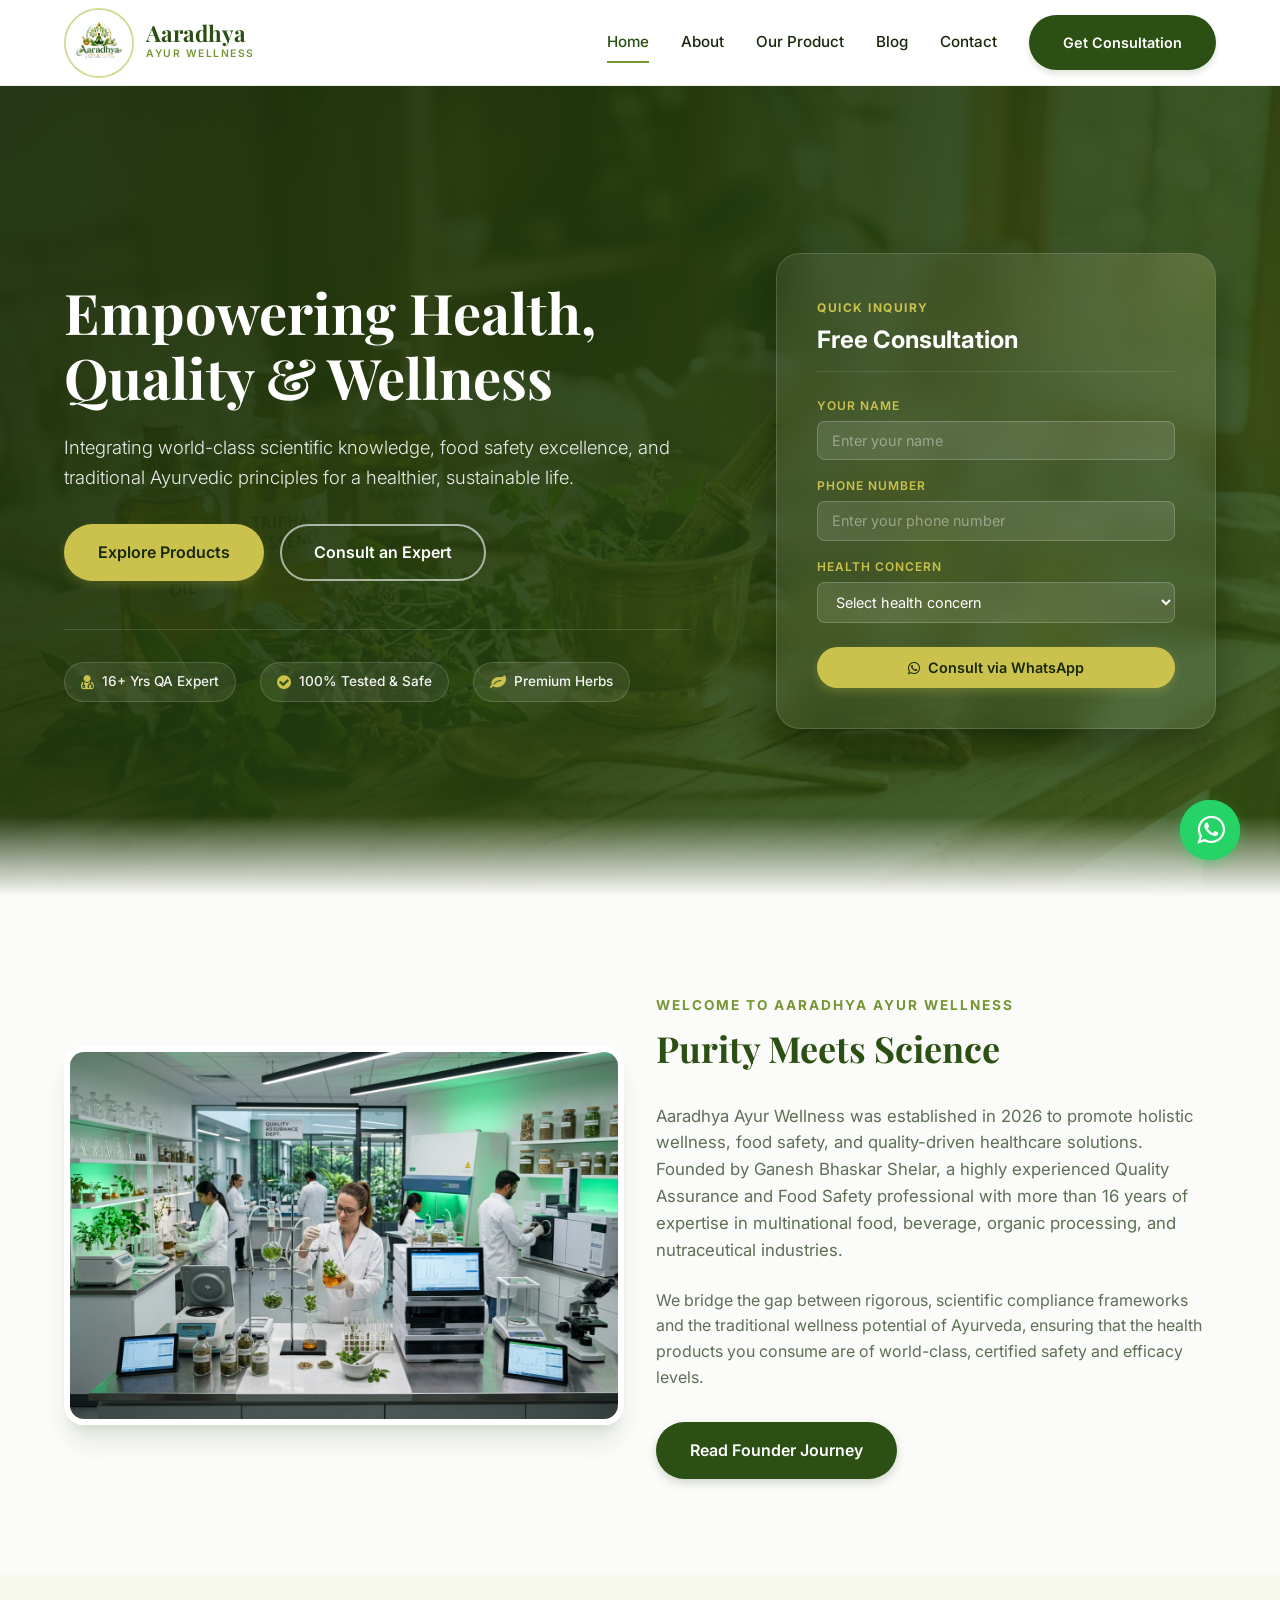
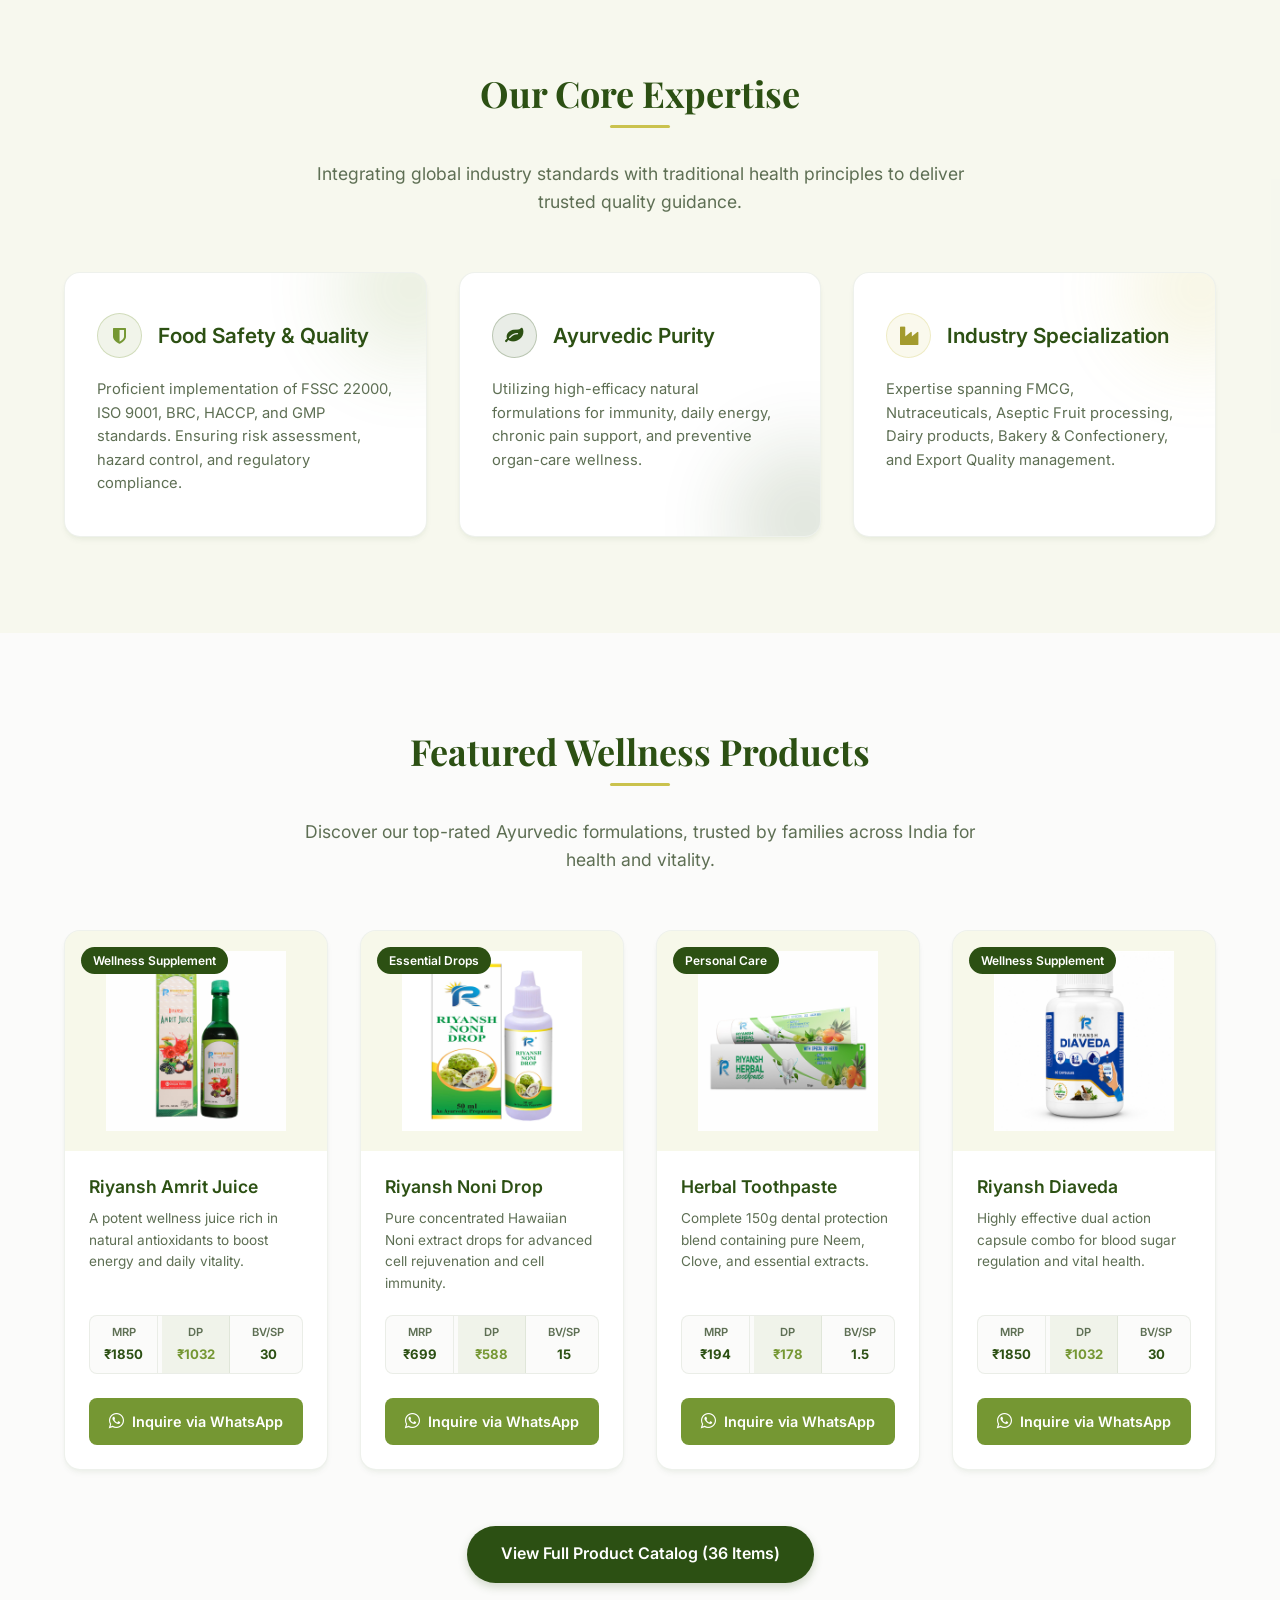
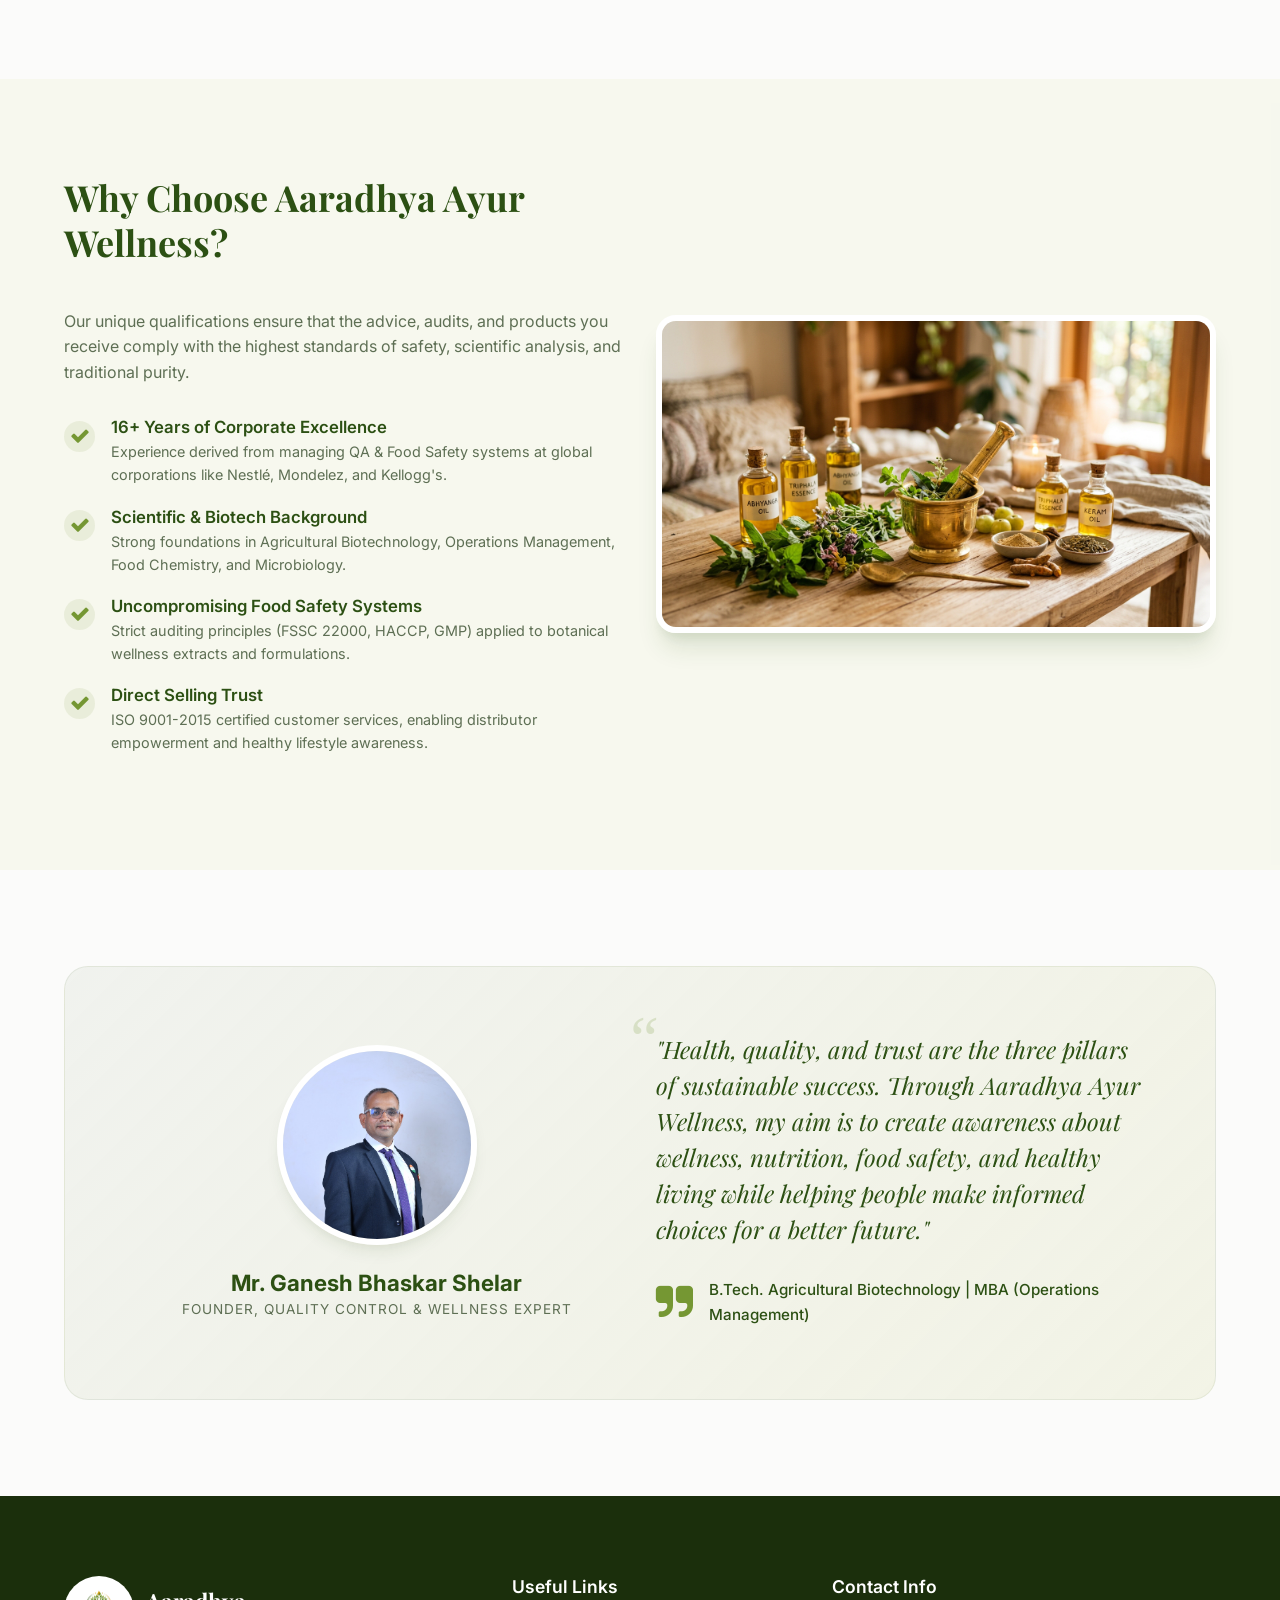
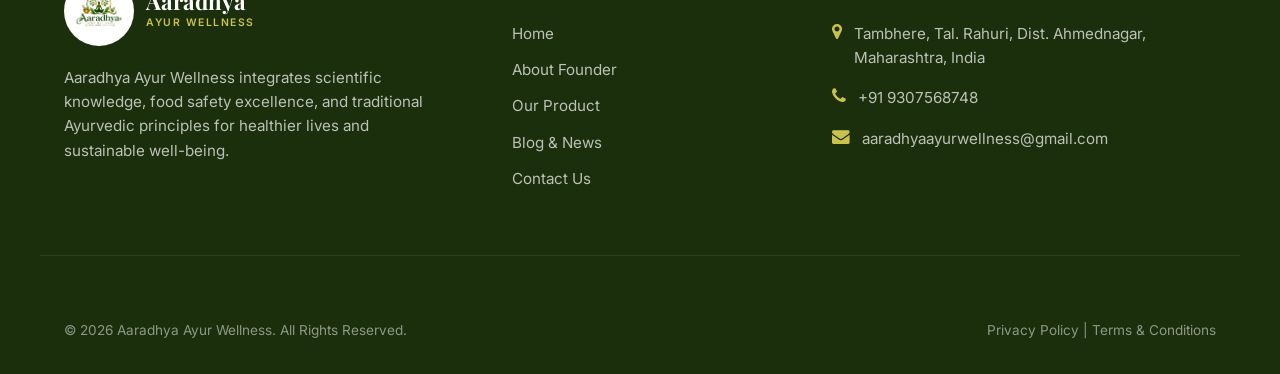
==== index.html @ 6330d381 "Initial commit of Aaradhya Ayur Wellness website with premium design updates" ====
<!DOCTYPE html>
<html lang="en">
<head>
  <meta charset="UTF-8">
  <meta name="viewport" content="width=device-width, initial-scale=1.0">
  <meta name="description" content="Aaradhya Ayur Wellness promotes premium health, safety, and sustainable Ayurvedic solutions, guided by 16+ years of Quality Assurance & Food Safety expertise.">
  <meta name="keywords" content="Ayurveda, Food Safety, Quality Assurance, Wellness, Nutraceuticals, Ganesh Bhaskar Shelar, Rahuri, Ahmednagar">
  <title>Aaradhya Ayur Wellness | Quality & Health Experts</title>
  
  <!-- Favicon -->
  <link rel="icon" type="image/jpeg" href="images/logo.jpg">
  
  <!-- FontAwesome & CSS Stylesheets -->
  <link rel="stylesheet" href="https://cdnjs.cloudflare.com/ajax/libs/font-awesome/4.7.0/css/font-awesome.min.css">
  <link rel="stylesheet" href="css/style.css">
</head>
<body>

  <!-- Floating WhatsApp Action -->
  <a href="https://wa.me/919307568748" class="whatsapp-floating" target="_blank" rel="noopener noreferrer" aria-label="Contact us on WhatsApp">
    <i class="fa fa-whatsapp"></i>
    <div class="ripple"></div>
  </a>

  <!-- Header & Navigation -->
  <header class="header">
    <div class="container nav-container">
      <a href="index.html" class="logo-area" aria-label="Aaradhya Ayur Wellness Home">
        <img src="images/logo.jpg" alt="Aaradhya Ayur Wellness Logo" class="logo-img">
        <div class="logo-text">
          <span class="brand-name">Aaradhya</span>
          <span class="brand-tagline">Ayur Wellness</span>
        </div>
      </a>
      
      <button class="mobile-menu-toggle" aria-label="Toggle Navigation Menu" aria-expanded="false">&#9776;</button>
      
      <nav class="main-nav" role="navigation">
        <a href="index.html" class="nav-link active">Home</a>
        <a href="about.html" class="nav-link">About</a>
        <a href="products.html" class="nav-link">Our Product</a>
        <a href="blog.html" class="nav-link">Blog</a>
        <a href="contact.html" class="nav-link">Contact</a>
        <a href="contact.html" class="btn nav-cta">Get Consultation</a>
      </nav>
    </div>
  </header>

  <!-- Hero Section -->
  <section class="hero" id="hero">
    <div class="container hero-grid-container">
      <div class="hero-content reveal active">
        <h1>Empowering Health, Quality & Wellness</h1>
        <p>Integrating world-class scientific knowledge, food safety excellence, and traditional Ayurvedic principles for a healthier, sustainable life.</p>
        <div class="hero-btns">
          <a href="products.html" class="btn btn-accent">Explore Products</a>
          <a href="contact.html" class="btn btn-secondary">Consult an Expert</a>
        </div>
        
        <!-- Trust Indicators row -->
        <div class="hero-stats-row">
          <div class="hero-stat-badge">
            <i class="fa fa-user-md"></i>
            <span>16+ Yrs QA Expert</span>
          </div>
          <div class="hero-stat-badge">
            <i class="fa fa-check-circle"></i>
            <span>100% Tested & Safe</span>
          </div>
          <div class="hero-stat-badge">
            <i class="fa fa-leaf"></i>
            <span>Premium Herbs</span>
          </div>
        </div>
      </div>
      
      <div class="hero-card-container reveal active">
        <div class="hero-glass-card">
          <div class="glass-card-header" style="margin-bottom: 1.5rem;">
            <span class="glass-card-tag">Quick Inquiry</span>
            <h3>Free Consultation</h3>
          </div>
          <form id="hero-quick-form" class="hero-quick-form">
            <div class="form-group-hero">
              <label for="hero-name">Your Name</label>
              <input type="text" id="hero-name" required placeholder="Enter your name">
            </div>
            <div class="form-group-hero">
              <label for="hero-phone">Phone Number</label>
              <input type="tel" id="hero-phone" required placeholder="Enter your phone number">
            </div>
            <div class="form-group-hero">
              <label for="hero-concern">Health Concern</label>
              <select id="hero-concern" required>
                <option value="" disabled selected>Select health concern</option>
                <option value="General Immunity & Energy">General Immunity & Energy</option>
                <option value="Diabetic Care & Support">Diabetic Care & Support</option>
                <option value="Joint Care & Arthritis">Joint Care & Arthritis</option>
                <option value="Acidity & Digestive Health">Acidity & Digestive Health</option>
                <option value="Skin & Personal Care">Skin & Personal Care</option>
              </select>
            </div>
            <button type="submit" class="btn btn-accent btn-hero-submit" style="width: 100%; margin-top: 0.5rem;">
              <i class="fa fa-whatsapp"></i> Consult via WhatsApp
            </button>
          </form>
        </div>
      </div>
    </div>
  </section>

  <!-- Welcome / Intro Section -->
  <section class="welcome-section">
    <div class="container grid grid-2 why-us-grid">
      <div class="reveal">
        <div class="why-us-img">
          <img src="images/qa_lab.jpg" alt="Scientific Lab Purity Testing">
        </div>
      </div>
      
      <div class="why-us-content reveal">
        <span style="color: var(--secondary); font-weight: 700; text-transform: uppercase; letter-spacing: 2px; font-size: 0.85rem;">Welcome to Aaradhya Ayur Wellness</span>
        <h2 style="margin-top: 0.5rem; padding-bottom: 0;">Purity Meets Science</h2>
        <p style="margin-top: 1rem; margin-bottom: 1.5rem; font-size: 1.05rem; color: var(--text-muted);">
          Aaradhya Ayur Wellness was established in 2026 to promote holistic wellness, food safety, and quality-driven healthcare solutions. Founded by Ganesh Bhaskar Shelar, a highly experienced Quality Assurance and Food Safety professional with more than 16 years of expertise in multinational food, beverage, organic processing, and nutraceutical industries.
        </p>
        <p style="margin-bottom: 2rem; color: var(--text-muted);">
          We bridge the gap between rigorous, scientific compliance frameworks and the traditional wellness potential of Ayurveda, ensuring that the health products you consume are of world-class, certified safety and efficacy levels.
        </p>
        <a href="about.html" class="btn btn-primary">Read Founder Journey</a>
      </div>
    </div>
  </section>

  <!-- Core Expertise Sections -->
  <section class="section-muted" id="expertise">
    <div class="container">
      <div class="section-title reveal">
        <h2>Our Core Expertise</h2>
        <p>Integrating global industry standards with traditional health principles to deliver trusted quality guidance.</p>
      </div>
      
      <div class="grid grid-3">
        <!-- Card 1 -->
        <div class="card pillar-card reveal">
          <div class="pillar-card-header">
            <div class="pillar-icon-badge">
              <i class="fa fa-shield"></i>
            </div>
            <h3>Food Safety & Quality</h3>
          </div>
          <p>Proficient implementation of FSSC 22000, ISO 9001, BRC, HACCP, and GMP standards. Ensuring risk assessment, hazard control, and regulatory compliance.</p>
        </div>
        <!-- Card 2 -->
        <div class="card pillar-card reveal">
          <div class="pillar-card-header">
            <div class="pillar-icon-badge">
              <i class="fa fa-leaf"></i>
            </div>
            <h3>Ayurvedic Purity</h3>
          </div>
          <p>Utilizing high-efficacy natural formulations for immunity, daily energy, chronic pain support, and preventive organ-care wellness.</p>
        </div>
        <!-- Card 3 -->
        <div class="card pillar-card reveal">
          <div class="pillar-card-header">
            <div class="pillar-icon-badge">
              <i class="fa fa-industry"></i>
            </div>
            <h3>Industry Specialization</h3>
          </div>
          <p>Expertise spanning FMCG, Nutraceuticals, Aseptic Fruit processing, Dairy products, Bakery & Confectionery, and Export Quality management.</p>
        </div>
      </div>
    </div>
  </section>

  <!-- Featured Products Section -->
  <section id="featured-products">
    <div class="container">
      <div class="section-title reveal">
        <h2>Featured Wellness Products</h2>
        <p>Discover our top-rated Ayurvedic formulations, trusted by families across India for health and vitality.</p>
      </div>
      
      <div class="grid grid-4" id="featured-grid">
        <!-- Product 1 -->
        <div class="card product-card reveal">
          <div class="product-img-wrapper">
            <span class="product-category-badge">Wellness Supplement</span>
            <img src="images/products/1.jpg" alt="Riyansh Amrit Juice" onerror="this.style.display='none'; this.nextElementSibling.style.display='flex';" style="max-height: 180px; object-fit: contain;">
            <div class="fallback-svg" style="display: none; color: var(--primary); align-items: center; justify-content: center; width: 100%; height: 100%;">
              <svg viewBox="0 0 24 24" width="60" height="60" fill="none" stroke="currentColor" stroke-width="2" stroke-linecap="round" stroke-linejoin="round">
                <path d="M12 2v20M17 5H9.5a3.5 3.5 0 0 0 0 7h5a3.5 3.5 0 0 1 0 7H6"/>
                <circle cx="12" cy="12" r="10" stroke-dasharray="4 4"/>
              </svg>
            </div>
          </div>
          <div class="product-info">
            <h3 class="product-name" style="min-height:auto; margin-bottom: 0.5rem;">Riyansh Amrit Juice</h3>
            <p style="font-size: 0.85rem; color: var(--text-muted); margin-bottom: 1.25rem; flex-grow: 1;">A potent wellness juice rich in natural antioxidants to boost energy and daily vitality.</p>
            <div class="product-price-grid">
              <div class="price-col">
                <div class="price-label">MRP</div>
                <div class="price-val">₹1850</div>
              </div>
              <div class="price-col highlight-dp">
                <div class="price-label">DP</div>
                <div class="price-val">₹1032</div>
              </div>
              <div class="price-col">
                <div class="price-label">BV/SP</div>
                <div class="price-val">30</div>
              </div>
            </div>
            <a href="https://wa.me/919307568748?text=I%20am%20interested%20in%20Riyansh%20Amrit%20Juice" target="_blank" class="product-action-btn">
              <i class="fa fa-whatsapp"></i> Inquire via WhatsApp
            </a>
          </div>
        </div>

        <!-- Product 2 -->
        <div class="card product-card reveal">
          <div class="product-img-wrapper">
            <span class="product-category-badge">Essential Drops</span>
            <img src="images/products/35.jpg" alt="Riyansh Noni Drop" onerror="this.style.display='none'; this.nextElementSibling.style.display='flex';" style="max-height: 180px; object-fit: contain;">
            <div class="fallback-svg" style="display: none; color: var(--primary); align-items: center; justify-content: center; width: 100%; height: 100%;">
              <svg viewBox="0 0 24 24" width="60" height="60" fill="none" stroke="currentColor" stroke-width="2" stroke-linecap="round" stroke-linejoin="round">
                <path d="M12 22a7 7 0 0 0 7-7c0-4.3-7-13-7-13S5 10.7 5 15a7 7 0 0 0 7 7z"/>
              </svg>
            </div>
          </div>
          <div class="product-info">
            <h3 class="product-name" style="min-height:auto; margin-bottom: 0.5rem;">Riyansh Noni Drop</h3>
            <p style="font-size: 0.85rem; color: var(--text-muted); margin-bottom: 1.25rem; flex-grow: 1;">Pure concentrated Hawaiian Noni extract drops for advanced cell rejuvenation and cell immunity.</p>
            <div class="product-price-grid">
              <div class="price-col">
                <div class="price-label">MRP</div>
                <div class="price-val">₹699</div>
              </div>
              <div class="price-col highlight-dp">
                <div class="price-label">DP</div>
                <div class="price-val">₹588</div>
              </div>
              <div class="price-col">
                <div class="price-label">BV/SP</div>
                <div class="price-val">15</div>
              </div>
            </div>
            <a href="https://wa.me/919307568748?text=I%20am%20interested%20in%20Riyansh%20Noni%20Drop" target="_blank" class="product-action-btn">
              <i class="fa fa-whatsapp"></i> Inquire via WhatsApp
            </a>
          </div>
        </div>

        <!-- Product 3 -->
        <div class="card product-card reveal">
          <div class="product-img-wrapper">
            <span class="product-category-badge">Personal Care</span>
            <img src="images/products/20.jpg" alt="Herbal Toothpaste" onerror="this.style.display='none'; this.nextElementSibling.style.display='flex';" style="max-height: 180px; object-fit: contain;">
            <div class="fallback-svg" style="display: none; color: var(--primary); align-items: center; justify-content: center; width: 100%; height: 100%;">
              <svg viewBox="0 0 24 24" width="60" height="60" fill="none" stroke="currentColor" stroke-width="2" stroke-linecap="round" stroke-linejoin="round">
                <path d="M12 22s8-4 8-10V5l-8-3-8 3v7c0 6 8 10 8 10z"/>
                <path d="M8 11h8M12 7v8"/>
              </svg>
            </div>
          </div>
          <div class="product-info">
            <h3 class="product-name" style="min-height:auto; margin-bottom: 0.5rem;">Herbal Toothpaste</h3>
            <p style="font-size: 0.85rem; color: var(--text-muted); margin-bottom: 1.25rem; flex-grow: 1;">Complete 150g dental protection blend containing pure Neem, Clove, and essential extracts.</p>
            <div class="product-price-grid">
              <div class="price-col">
                <div class="price-label">MRP</div>
                <div class="price-val">₹194</div>
              </div>
              <div class="price-col highlight-dp">
                <div class="price-label">DP</div>
                <div class="price-val">₹178</div>
              </div>
              <div class="price-col">
                <div class="price-label">BV/SP</div>
                <div class="price-val">1.5</div>
              </div>
            </div>
            <a href="https://wa.me/919307568748?text=I%20am%20interested%20in%20Herbal%20Toothpaste%20150g" target="_blank" class="product-action-btn">
              <i class="fa fa-whatsapp"></i> Inquire via WhatsApp
            </a>
          </div>
        </div>

        <!-- Product 4 -->
        <div class="card product-card reveal">
          <div class="product-img-wrapper">
            <span class="product-category-badge">Wellness Supplement</span>
            <img src="images/products/39.jpg" alt="Riyansh Diaveda" onerror="this.style.display='none'; this.nextElementSibling.style.display='flex';" style="max-height: 180px; object-fit: contain;">
            <div class="fallback-svg" style="display: none; color: var(--primary); align-items: center; justify-content: center; width: 100%; height: 100%;">
              <svg viewBox="0 0 24 24" width="60" height="60" fill="none" stroke="currentColor" stroke-width="2" stroke-linecap="round" stroke-linejoin="round">
                <path d="M12 2v20M17 5H9.5a3.5 3.5 0 0 0 0 7h5a3.5 3.5 0 0 1 0 7H6"/>
                <circle cx="12" cy="12" r="10" stroke-dasharray="4 4"/>
              </svg>
            </div>
          </div>
          <div class="product-info">
            <h3 class="product-name" style="min-height:auto; margin-bottom: 0.5rem;">Riyansh Diaveda</h3>
            <p style="font-size: 0.85rem; color: var(--text-muted); margin-bottom: 1.25rem; flex-grow: 1;">Highly effective dual action capsule combo for blood sugar regulation and vital health.</p>
            <div class="product-price-grid">
              <div class="price-col">
                <div class="price-label">MRP</div>
                <div class="price-val">₹1850</div>
              </div>
              <div class="price-col highlight-dp">
                <div class="price-label">DP</div>
                <div class="price-val">₹1032</div>
              </div>
              <div class="price-col">
                <div class="price-label">BV/SP</div>
                <div class="price-val">30</div>
              </div>
            </div>
            <a href="https://wa.me/919307568748?text=I%20am%20interested%20in%20Riyansh%20Diaveda%20Capsule" target="_blank" class="product-action-btn">
              <i class="fa fa-whatsapp"></i> Inquire via WhatsApp
            </a>
          </div>
        </div>
      </div>
      
      <div style="text-align: center; margin-top: 3.5rem;" class="reveal">
        <a href="products.html" class="btn btn-primary">View Full Product Catalog (36 Items)</a>
      </div>
    </div>
  </section>

  <!-- Why Choose Us -->
  <section class="section-muted" id="why-choose-us">
    <div class="container grid grid-2 why-us-grid">
      <div class="why-us-content reveal">
        <h2>Why Choose Aaradhya Ayur Wellness?</h2>
        <p style="color: var(--text-muted); margin-bottom: 2rem;">Our unique qualifications ensure that the advice, audits, and products you receive comply with the highest standards of safety, scientific analysis, and traditional purity.</p>
        
        <ul class="why-us-list">
          <li class="why-us-item">
            <div class="why-us-icon"><i class="fa fa-check"></i></div>
            <div>
              <h4>16+ Years of Corporate Excellence</h4>
              <p>Experience derived from managing QA & Food Safety systems at global corporations like Nestlé, Mondelez, and Kellogg's.</p>
            </div>
          </li>
          <li class="why-us-item">
            <div class="why-us-icon"><i class="fa fa-check"></i></div>
            <div>
              <h4>Scientific & Biotech Background</h4>
              <p>Strong foundations in Agricultural Biotechnology, Operations Management, Food Chemistry, and Microbiology.</p>
            </div>
          </li>
          <li class="why-us-item">
            <div class="why-us-icon"><i class="fa fa-check"></i></div>
            <div>
              <h4>Uncompromising Food Safety Systems</h4>
              <p>Strict auditing principles (FSSC 22000, HACCP, GMP) applied to botanical wellness extracts and formulations.</p>
            </div>
          </li>
          <li class="why-us-item">
            <div class="why-us-icon"><i class="fa fa-check"></i></div>
            <div>
              <h4>Direct Selling Trust</h4>
              <p>ISO 9001-2015 certified customer services, enabling distributor empowerment and healthy lifestyle awareness.</p>
            </div>
          </li>
        </ul>
      </div>
      
      <div class="reveal">
        <div class="why-us-img">
          <img src="images/hero.jpg" alt="Botanical herbs and wellness products">
        </div>
      </div>
    </div>
  </section>

  <!-- Founder Message / Quote Section -->
  <section id="founder-section">
    <div class="container">
      <div class="founder-banner grid grid-2 reveal">
        <div style="text-align: center;">
          <img src="images/founder.jpg" alt="Mr. Ganesh Bhaskar Shelar, Founder" class="founder-photo">
          <h3 class="founder-name" style="margin-top: 1.5rem; font-family: var(--font-sans); font-size: 1.4rem;">Mr. Ganesh Bhaskar Shelar</h3>
          <p class="founder-title">Founder, Quality Control & Wellness Expert</p>
        </div>
        
        <div>
          <p class="founder-quote">"Health, quality, and trust are the three pillars of sustainable success. Through Aaradhya Ayur Wellness, my aim is to create awareness about wellness, nutrition, food safety, and healthy living while helping people make informed choices for a better future."</p>
          <div style="display: flex; gap: 1rem; align-items: center;">
            <div style="font-size: 2.5rem; color: var(--secondary);"><i class="fa fa-quote-right" aria-hidden="true"></i></div>
            <p style="font-size: 0.95rem; font-weight: 500; color: var(--primary);">B.Tech. Agricultural Biotechnology | MBA (Operations Management)</p>
          </div>
        </div>
      </div>
    </div>
  </section>

  <!-- Footer -->
  <footer class="footer">
    <div class="container footer-top">
      <div class="footer-brand">
        <a href="index.html" class="footer-logo">
          <img src="images/logo.jpg" alt="Aaradhya Ayur Wellness Logo" class="logo-img">
          <div class="logo-text">
            <span class="brand-name" style="color: #ffffff;">Aaradhya</span>
            <span class="brand-tagline" style="color: var(--accent);">Ayur Wellness</span>
          </div>
        </a>
        <p>Aaradhya Ayur Wellness integrates scientific knowledge, food safety excellence, and traditional Ayurvedic principles for healthier lives and sustainable well-being.</p>

      </div>
      
      <div class="footer-links">
        <h4>Useful Links</h4>
        <ul class="footer-links-list">
          <li><a href="index.html">Home</a></li>
          <li><a href="about.html">About Founder</a></li>
          <li><a href="products.html">Our Product</a></li>
          <li><a href="blog.html">Blog & News</a></li>
          <li><a href="contact.html">Contact Us</a></li>
        </ul>
      </div>
      
      <div class="footer-contact">
        <h4>Contact Info</h4>
        <div class="footer-contact-details">
          <div class="footer-contact-item">
            <i class="fa fa-map-marker footer-contact-icon" aria-hidden="true"></i>
            <span>Tambhere, Tal. Rahuri, Dist. Ahmednagar, Maharashtra, India</span>
          </div>
          <div class="footer-contact-item">
            <i class="fa fa-phone footer-contact-icon" aria-hidden="true"></i>
            <a href="tel:+919307568748">+91 9307568748</a>
          </div>
          <div class="footer-contact-item">
            <i class="fa fa-envelope footer-contact-icon" aria-hidden="true"></i>
            <a href="mailto:aaradhyaayurwellness@gmail.com">aaradhyaayurwellness@gmail.com</a>
          </div>
        </div>
      </div>
    </div>
    
    <div class="container footer-bottom">
      <p>&copy; 2026 Aaradhya Ayur Wellness. All Rights Reserved.</p>
      <div>
        <a href="#">Privacy Policy</a> | <a href="#">Terms & Conditions</a>
      </div>
    </div>
  </footer>

  <!-- Scripts -->
  <script src="js/main.js"></script>
</body>
</html>
---- css/style.css ----
@import url('https://fonts.googleapis.com/css2?family=Inter:wght@300;400;500;600;700&family=Playfair+Display:ital,wght@0,400;0,600;0,700;1,400&display=swap');

/* Brand Identity & Theme System */
:root {
  --primary: #2c5013;       /* Deep Forest Green */
  --primary-rgb: 44, 80, 19;
  --secondary: #759733;     /* Leaf/Pea Green */
  --secondary-rgb: 117, 151, 51;
  --accent: #cac24d;        /* Warm Gold */
  --accent-rgb: 202, 194, 77;
  --sage: #d4d995;          /* Pale Sage Background Accent */
  --sage-rgb: 212, 217, 149;
  
  --bg-light: #fbfbfa;
  --bg-dark: #1b2f0c;
  --bg-card: #ffffff;
  --text-dark: #18280b;
  --text-muted: #5e6f54;
  --text-light: #ffffff;
  
  --border-color: rgba(44, 80, 19, 0.08);
  --border-color-focus: rgba(117, 151, 51, 0.4);
  
  --shadow-sm: 0 4px 6px -1px rgba(44, 80, 19, 0.05), 0 2px 4px -1px rgba(44, 80, 19, 0.03);
  --shadow-md: 0 10px 15px -3px rgba(44, 80, 19, 0.08), 0 4px 6px -2px rgba(44, 80, 19, 0.04);
  --shadow-lg: 0 20px 25px -5px rgba(44, 80, 19, 0.12), 0 10px 10px -5px rgba(44, 80, 19, 0.08);
  --shadow-inset: inset 0 2px 4px 0 rgba(44, 80, 19, 0.06);

  --font-serif: 'Playfair Display', Georgia, serif;
  --font-sans: 'Inter', system-ui, -apple-system, sans-serif;
  
  --transition-base: all 0.3s cubic-bezier(0.4, 0, 0.2, 1);
  --transition-smooth: all 0.5s cubic-bezier(0.4, 0, 0.2, 1);
  
  --max-width: 1200px;
}

/* CSS Reset & General Base */
*, *::before, *::after {
  box-sizing: border-box;
  margin: 0;
  padding: 0;
}

html {
  scroll-behavior: smooth;
  font-size: 16px;
  overflow-x: hidden;
  width: 100%;
}

body {
  font-family: var(--font-sans);
  background-color: var(--bg-light);
  color: var(--text-dark);
  line-height: 1.6;
  -webkit-font-smoothing: antialiased;
  overflow-x: hidden;
  width: 100%;
}

a {
  color: inherit;
  text-decoration: none;
  transition: var(--transition-base);
}

button, input, select, textarea {
  font-family: inherit;
  font-size: inherit;
  outline: none;
}

img {
  max-width: 100%;
  height: auto;
  display: block;
}

/* Custom Scrollbar */
::-webkit-scrollbar {
  width: 10px;
}
::-webkit-scrollbar-track {
  background: var(--bg-light);
}
::-webkit-scrollbar-thumb {
  background: var(--secondary);
  border-radius: 5px;
  border: 2px solid var(--bg-light);
}
::-webkit-scrollbar-thumb:hover {
  background: var(--primary);
}

/* Typography & Headers */
h1, h2, h3, h4, h5, h6 {
  font-family: var(--font-serif);
  color: var(--primary);
  font-weight: 700;
  line-height: 1.25;
}

h1 { font-size: 2.75rem; }
h2 { font-size: 2.25rem; position: relative; padding-bottom: 0.75rem; margin-bottom: 2rem; }
h3 { font-size: 1.5rem; }
h4 { font-size: 1.25rem; }

/* Dynamic Section Header Ornament */
.section-title {
  text-align: center;
  max-width: 700px;
  margin: 0 auto 3.5rem auto;
}
.section-title h2::after {
  content: '';
  position: absolute;
  bottom: 0;
  left: 50%;
  transform: translateX(-50%);
  width: 60px;
  height: 3px;
  background-color: var(--accent);
  border-radius: 2px;
}
.section-title p {
  color: var(--text-muted);
  font-size: 1.1rem;
  margin-top: 0.75rem;
}

/* Grid & Flex Utilities */
.container {
  max-width: var(--max-width);
  margin: 0 auto;
  padding: 0 1.5rem;
  width: 100%;
}

.grid {
  display: grid;
  gap: 2rem;
}
.grid-2 { grid-template-columns: repeat(2, 1fr); }
.grid-3 { grid-template-columns: repeat(3, 1fr); }
.grid-4 { grid-template-columns: repeat(4, 1fr); }

@media (max-width: 1200px) {
  .grid-4 { grid-template-columns: repeat(3, 1fr); }
}

@media (max-width: 1024px) {
  .grid-4 { grid-template-columns: repeat(2, 1fr); }
  .grid-3 { grid-template-columns: repeat(2, 1fr); }
  h1 { font-size: 2.25rem; }
}

@media (max-width: 768px) {
  .grid-2, .grid-3, .grid-4 { grid-template-columns: 1fr; }
  h1 { font-size: 2rem; }
  h2 { font-size: 1.75rem; }
}

/* Common Layout Components */
/* Section Padding */
section {
  padding: 6rem 0;
}
.section-muted {
  background-color: rgba(212, 217, 149, 0.12); /* Very light sage backdrop */
}

/* Primary Header & Navigation */
.header {
  background-color: rgba(255, 255, 255, 0.9);
  backdrop-filter: blur(12px);
  -webkit-backdrop-filter: blur(12px);
  border-bottom: 1px solid var(--border-color);
  position: sticky;
  top: 0;
  left: 0;
  width: 100%;
  z-index: 1000;
  transition: var(--transition-base);
}
.header.scrolled {
  background-color: rgba(255, 255, 255, 0.95);
  box-shadow: var(--shadow-md);
  padding: 0.5rem 0;
}

.nav-container {
  display: flex;
  justify-content: space-between;
  align-items: center;
  height: 85px;
}
.logo-area {
  display: flex;
  align-items: center;
  gap: 0.75rem;
}
.logo-img {
  height: 70px;
  width: 70px;
  object-fit: cover;
  border-radius: 50%;
  border: 2px solid var(--sage);
  background-color: #ffffff;
}
.logo-text {
  display: flex;
  flex-direction: column;
}
.logo-text .brand-name {
  font-family: var(--font-serif);
  font-size: 1.4rem;
  font-weight: 700;
  color: var(--primary);
  line-height: 1;
}
.logo-text .brand-tagline {
  font-size: 0.65rem;
  font-weight: 600;
  text-transform: uppercase;
  letter-spacing: 1.5px;
  color: var(--secondary);
  margin-top: 2px;
}

.main-nav {
  display: flex;
  align-items: center;
  gap: 2rem;
}
.nav-link {
  font-weight: 500;
  color: var(--text-dark);
  font-size: 0.95rem;
  position: relative;
  padding: 0.5rem 0;
}
.nav-link::after {
  content: '';
  position: absolute;
  bottom: 0;
  left: 0;
  width: 0;
  height: 2px;
  background-color: var(--secondary);
  transition: var(--transition-base);
}
.nav-link:hover, .nav-link.active {
  color: var(--primary);
}
.nav-link:hover::after, .nav-link.active::after {
  width: 100%;
}

.nav-cta {
  background-color: var(--primary);
  color: var(--text-light);
  padding: 0.75rem 1.5rem;
  border-radius: 30px;
  font-weight: 600;
  font-size: 0.9rem;
  box-shadow: 0 4px 6px rgba(44, 80, 19, 0.15);
}
.nav-cta:hover {
  background-color: var(--secondary);
  box-shadow: 0 6px 12px rgba(117, 151, 51, 0.25);
  transform: translateY(-2px);
}

/* Mobile Navigation Toggle */
.mobile-menu-toggle {
  display: none;
  background: none;
  border: none;
  color: var(--primary);
  font-size: 1.75rem;
  cursor: pointer;
}

@media (max-width: 1024px) {
  .mobile-menu-toggle {
    display: block;
  }
  .main-nav {
    display: none; /* Controlled by JS classes */
    position: absolute;
    top: 100%;
    left: 0;
    width: 100%;
    background-color: var(--bg-card);
    flex-direction: column;
    padding: 2rem 0;
    gap: 1.5rem;
    box-shadow: var(--shadow-lg);
    border-bottom: 2px solid var(--sage);
  }
  .main-nav.active {
    display: flex;
  }
  .nav-cta {
    margin-top: 0.5rem;
  }
}

/* Buttons */
.btn {
  display: inline-flex;
  align-items: center;
  justify-content: center;
  padding: 0.85rem 2rem;
  font-weight: 600;
  border-radius: 30px;
  cursor: pointer;
  transition: var(--transition-base);
  border: 2px solid transparent;
  gap: 0.5rem;
}
.btn-primary {
  background-color: var(--primary);
  color: var(--text-light);
  box-shadow: 0 4px 10px rgba(44, 80, 19, 0.2);
}
.btn-primary:hover {
  background-color: var(--secondary);
  transform: translateY(-2px);
  box-shadow: 0 6px 15px rgba(117, 151, 51, 0.3);
}
.btn-secondary {
  background-color: transparent;
  border-color: var(--primary);
  color: var(--primary);
}
.btn-secondary:hover {
  background-color: var(--primary);
  color: var(--text-light);
  transform: translateY(-2px);
}
.btn-accent {
  background-color: var(--accent);
  color: var(--text-dark);
  box-shadow: 0 4px 10px rgba(202, 194, 77, 0.2);
}
.btn-accent:hover {
  background-color: #b7b041;
  color: var(--text-dark);
  transform: translateY(-2px);
  box-shadow: 0 6px 15px rgba(202, 194, 77, 0.35);
}

/* Hero Section */
.hero {
  position: relative;
  padding: 8rem 0;
  display: flex;
  align-items: center;
  overflow: hidden;
  background: linear-gradient(135deg, rgba(27, 47, 12, 0.95), rgba(44, 80, 19, 0.85)), url('../images/hero.jpg') center/cover no-repeat;
  color: var(--text-light);
  min-height: 90vh;
}
.hero::after {
  content: '';
  position: absolute;
  bottom: 0;
  left: 0;
  width: 100%;
  height: 80px;
  background: linear-gradient(to top, var(--bg-light), transparent);
  pointer-events: none;
}
.hero-grid-container {
  display: grid;
  grid-template-columns: 1.15fr 0.85fr;
  gap: 4rem;
  align-items: center;
  width: 100%;
}
.hero-content {
  position: relative;
  z-index: 10;
}
.hero h1 {
  color: var(--text-light);
  font-size: 3.5rem;
  margin-bottom: 1.5rem;
  line-height: 1.15;
}
.hero p {
  font-size: 1.15rem;
  margin-bottom: 2rem;
  color: rgba(255, 255, 255, 0.9);
  font-weight: 300;
  line-height: 1.6;
}
.hero-btns {
  display: flex;
  gap: 1rem;
  flex-wrap: wrap;
  margin-bottom: 3rem;
}
.hero .btn-secondary {
  border-color: rgba(255, 255, 255, 0.6);
  color: var(--text-light);
}
.hero .btn-secondary:hover {
  border-color: var(--accent);
  background-color: var(--accent);
  color: var(--text-dark);
}

/* Trust Indicators stats row */
.hero-stats-row {
  display: flex;
  gap: 1.5rem;
  flex-wrap: wrap;
  border-top: 1px solid rgba(255, 255, 255, 0.15);
  padding-top: 2rem;
}
.hero-stat-badge {
  display: flex;
  align-items: center;
  gap: 0.5rem;
  background: rgba(255, 255, 255, 0.08);
  border: 1px solid rgba(255, 255, 255, 0.15);
  padding: 0.5rem 1rem;
  border-radius: 50px;
  font-size: 0.85rem;
  font-weight: 500;
  color: rgba(255, 255, 255, 0.95);
}
.hero-stat-badge i {
  color: var(--accent);
  font-size: 1rem;
}

/* Glassmorphism Philosophy Card */
.hero-card-container {
  display: flex;
  justify-content: flex-end;
  z-index: 10;
}
.hero-glass-card {
  background: rgba(255, 255, 255, 0.07);
  backdrop-filter: blur(16px);
  -webkit-backdrop-filter: blur(16px);
  border: 1px solid rgba(255, 255, 255, 0.15);
  border-radius: 24px;
  padding: 2.5rem;
  width: 100%;
  max-width: 440px;
  box-shadow: 0 20px 40px rgba(0, 0, 0, 0.3);
  position: relative;
  overflow: hidden;
}
.hero-glass-card::before {
  content: '';
  position: absolute;
  top: -50%;
  right: -50%;
  width: 100%;
  height: 100%;
  background: radial-gradient(circle, rgba(202, 194, 77, 0.15) 0%, transparent 70%);
  pointer-events: none;
}
.glass-card-header {
  margin-bottom: 2rem;
  border-bottom: 1px solid rgba(255, 255, 255, 0.1);
  padding-bottom: 1rem;
}
.glass-card-tag {
  font-size: 0.75rem;
  text-transform: uppercase;
  letter-spacing: 1.5px;
  color: var(--accent);
  font-weight: 700;
  display: inline-block;
  margin-bottom: 0.5rem;
}
.glass-card-header h3 {
  color: var(--text-light);
  font-family: var(--font-sans);
  font-size: 1.5rem;
  font-weight: 700;
  margin: 0;
}
.philosophy-item {
  display: flex;
  gap: 1.25rem;
  margin-bottom: 1.75rem;
}
.philosophy-item:last-child {
  margin-bottom: 0;
}
.philosophy-icon {
  width: 45px;
  height: 45px;
  border-radius: 12px;
  background: rgba(202, 194, 77, 0.15);
  border: 1px solid rgba(202, 194, 77, 0.3);
  display: flex;
  align-items: center;
  justify-content: center;
  color: var(--accent);
  font-size: 1.2rem;
  flex-shrink: 0;
}
.philosophy-text h4 {
  color: var(--text-light);
  font-family: var(--font-sans);
  font-size: 1.05rem;
  font-weight: 600;
  margin-bottom: 0.25rem;
}
.philosophy-text p {
  color: rgba(255, 255, 255, 0.75);
  font-size: 0.85rem;
  line-height: 1.5;
  margin-bottom: 0;
}

/* Hero Quick Form Styling */
.hero-quick-form {
  display: flex;
  flex-direction: column;
  gap: 1rem;
}
.form-group-hero {
  display: flex;
  flex-direction: column;
  gap: 0.35rem;
  text-align: left;
}
.form-group-hero label {
  font-size: 0.75rem;
  font-weight: 600;
  text-transform: uppercase;
  letter-spacing: 1px;
  color: var(--accent);
}
.form-group-hero input, 
.form-group-hero select {
  background: rgba(255, 255, 255, 0.1);
  border: 1px solid rgba(255, 255, 255, 0.2);
  border-radius: 8px;
  padding: 0.65rem 0.85rem;
  color: var(--text-light);
  font-size: 0.9rem;
  transition: var(--transition-base);
}
.form-group-hero input::placeholder {
  color: rgba(255, 255, 255, 0.4);
}
.form-group-hero input:focus, 
.form-group-hero select:focus {
  background: rgba(255, 255, 255, 0.15);
  border-color: var(--accent);
  box-shadow: 0 0 0 3px rgba(202, 194, 77, 0.2);
}
.form-group-hero select option {
  background-color: var(--primary);
  color: var(--text-light);
}
.btn-hero-submit {
  border: none;
  font-size: 0.9rem;
  padding: 0.75rem 1.25rem;
  box-shadow: 0 4px 10px rgba(202, 194, 77, 0.25);
}

@media (max-width: 1024px) {
  .hero-grid-container {
    grid-template-columns: 1fr;
    gap: 3rem;
  }
  .hero-card-container {
    justify-content: center;
  }
  .hero-glass-card {
    max-width: 500px;
  }
}

@media (max-width: 768px) {
  .hero {
    padding: 6rem 0;
    min-height: auto;
    text-align: center;
  }
  .hero h1 {
    font-size: 2.5rem;
  }
  .hero p {
    font-size: 1.05rem;
  }
  .hero-btns {
    justify-content: center;
  }
  .hero-stats-row {
    justify-content: center;
  }
}

/* Cards & Containers */
.card {
  background-color: var(--bg-card);
  border-radius: 16px;
  border: 1px solid var(--border-color);
  box-shadow: var(--shadow-sm);
  padding: 2.5rem 2rem;
  transition: var(--transition-base);
  position: relative;
  overflow: hidden;
}
.card:hover {
  transform: translateY(-5px);
  box-shadow: var(--shadow-lg);
  border-color: rgba(117, 151, 51, 0.15);
}

/* Feature Cards (Pillars) */
/* Feature Cards (Pillars) */
.pillar-card {
  position: relative;
  overflow: hidden;
  background-color: var(--bg-card);
  border: 1px solid var(--border-color);
  padding: 2.5rem 2rem;
  transition: var(--transition-smooth);
}
.pillar-card::after {
  content: '';
  position: absolute;
  width: 150px;
  height: 150px;
  border-radius: 50%;
  filter: blur(40px);
  z-index: 1;
  pointer-events: none;
  opacity: 0.15;
}
/* Alternate colored wave blobs in card corners */
.pillar-card:nth-child(1)::after {
  background-color: var(--secondary);
  top: -60px;
  right: -60px;
}
.pillar-card:nth-child(2)::after {
  background-color: var(--primary);
  bottom: -60px;
  right: -60px;
}
.pillar-card:nth-child(3)::after {
  background-color: var(--accent);
  top: -60px;
  right: -60px;
}

.pillar-card-header {
  display: flex;
  align-items: center;
  gap: 1rem;
  margin-bottom: 1.25rem;
  position: relative;
  z-index: 2;
}
.pillar-icon-badge {
  width: 45px;
  height: 45px;
  border-radius: 50%;
  display: flex;
  align-items: center;
  justify-content: center;
  font-size: 1.15rem;
  flex-shrink: 0;
  position: relative;
  z-index: 2;
}
.pillar-card h3 {
  font-family: var(--font-sans);
  font-size: 1.3rem;
  font-weight: 600;
  color: var(--primary);
  margin: 0;
  position: relative;
  z-index: 2;
}
.pillar-card p {
  color: var(--text-muted);
  font-size: 0.92rem;
  line-height: 1.6;
  margin: 0;
  position: relative;
  z-index: 2;
}

/* Custom badge themes for each card */
.pillar-card:nth-child(1) .pillar-icon-badge {
  background-color: rgba(117, 151, 51, 0.1);
  color: var(--secondary);
  border: 1px solid rgba(117, 151, 51, 0.25);
}
.pillar-card:nth-child(2) .pillar-icon-badge {
  background-color: rgba(44, 80, 19, 0.1);
  color: var(--primary);
  border: 1px solid rgba(44, 80, 19, 0.25);
}
.pillar-card:nth-child(3) .pillar-icon-badge {
  background-color: rgba(202, 194, 77, 0.1);
  color: #a39b2e;
  border: 1px solid rgba(202, 194, 77, 0.25);
}

/* Product Cards */
.product-card {
  padding: 0;
  display: flex;
  flex-direction: column;
}
.product-img-wrapper {
  background-color: rgba(212, 217, 149, 0.2);
  padding: 2rem;
  display: flex;
  align-items: center;
  justify-content: center;
  position: relative;
  height: 220px;
}
.product-img-wrapper img {
  max-height: 180px;
  object-fit: contain;
  transition: var(--transition-smooth);
}
.product-card:hover .product-img-wrapper img {
  transform: scale(1.08);
}
.product-category-badge {
  position: absolute;
  top: 1rem;
  left: 1rem;
  background-color: var(--primary);
  color: var(--text-light);
  font-size: 0.75rem;
  font-weight: 600;
  padding: 0.25rem 0.75rem;
  border-radius: 20px;
}
.product-info {
  padding: 1.5rem;
  display: flex;
  flex-direction: column;
  flex-grow: 1;
}
.product-name {
  font-family: var(--font-sans);
  font-weight: 600;
  font-size: 1.1rem;
  color: var(--primary);
  margin-bottom: 1rem;
  min-height: 2.8rem;
  line-height: 1.4;
}
.product-price-grid {
  display: grid;
  grid-template-columns: repeat(3, 1fr);
  text-align: center;
  gap: 4px;
  border: 1px solid var(--border-color);
  border-radius: 8px;
  margin-bottom: 1.5rem;
  overflow: hidden;
  background-color: var(--bg-light);
}
.price-col {
  padding: 0.5rem 0.25rem;
}
.price-col:not(:last-child) {
  border-right: 1px solid var(--border-color);
}
.price-label {
  font-size: 0.7rem;
  font-weight: 600;
  text-transform: uppercase;
  color: var(--text-muted);
  margin-bottom: 2px;
}
.price-val {
  font-size: 0.82rem;
  font-weight: 700;
  color: var(--primary);
  white-space: nowrap;
}
.price-col.highlight-dp {
  background-color: rgba(117, 151, 51, 0.08);
}
.price-col.highlight-dp .price-val {
  color: var(--secondary);
}

.product-action-btn {
  width: 100%;
  background-color: var(--secondary);
  color: var(--text-light);
  border-radius: 8px;
  padding: 0.75rem;
  font-weight: 600;
  font-size: 0.9rem;
  border: none;
  cursor: pointer;
  transition: var(--transition-base);
  display: flex;
  align-items: center;
  justify-content: center;
  gap: 0.5rem;
}
.product-action-btn i {
  font-size: 1.1rem;
  flex-shrink: 0;
}
.product-action-btn:hover {
  background-color: #25d366; /* WhatsApp Green */
  color: var(--text-light);
  transform: translateY(-1px);
}

/* Search and Filters */
.product-controls {
  margin-bottom: 3rem;
  display: flex;
  justify-content: space-between;
  align-items: center;
  gap: 1.5rem;
  flex-wrap: wrap;
}
.search-box {
  position: relative;
  max-width: 400px;
  width: 100%;
}
.search-input {
  width: 100%;
  padding: 0.85rem 1rem 0.85rem 2.75rem;
  border-radius: 30px;
  border: 1px solid var(--border-color);
  font-size: 0.95rem;
  background-color: var(--bg-card);
  transition: var(--transition-base);
  box-shadow: var(--shadow-sm);
}
.search-input:focus {
  border-color: var(--secondary);
  box-shadow: 0 0 0 3px rgba(117, 151, 51, 0.15);
}
.search-icon {
  position: absolute;
  left: 1rem;
  top: 50%;
  transform: translateY(-50%);
  color: var(--text-muted);
  font-size: 1.1rem;
}

.filter-tabs {
  display: flex;
  gap: 0.5rem;
  flex-wrap: wrap;
}
.filter-tab {
  background: var(--bg-card);
  border: 1px solid var(--border-color);
  border-radius: 30px;
  padding: 0.6rem 1.25rem;
  font-size: 0.85rem;
  font-weight: 600;
  cursor: pointer;
  transition: var(--transition-base);
  color: var(--text-muted);
}
.filter-tab:hover {
  border-color: var(--secondary);
  color: var(--secondary);
}
.filter-tab.active {
  background-color: var(--primary);
  border-color: var(--primary);
  color: var(--text-light);
}

@media (max-width: 768px) {
  .product-controls {
    flex-direction: column;
    align-items: stretch;
  }
  .search-box {
    max-width: 100%;
  }
  .filter-tabs {
    justify-content: center;
  }
}

/* Why Choose Us & Key Metrics */
.why-us-grid {
  align-items: center;
}
.why-us-img {
  border-radius: 20px;
  overflow: hidden;
  box-shadow: var(--shadow-lg);
  border: 6px solid var(--bg-card);
}
.why-us-content h3 {
  font-size: 1.75rem;
  margin-bottom: 1.5rem;
}
.why-us-list {
  list-style: none;
}
.why-us-item {
  display: flex;
  align-items: flex-start;
  gap: 1rem;
  margin-bottom: 1.25rem;
}
.why-us-icon {
  color: var(--secondary);
  font-size: 1.25rem;
  margin-top: 0.2rem;
  background-color: rgba(117, 151, 51, 0.1);
  padding: 0.35rem;
  border-radius: 50%;
  display: flex;
}
.why-us-item h4 {
  font-family: var(--font-sans);
  font-weight: 600;
  font-size: 1.05rem;
  margin-bottom: 2px;
}
.why-us-item p {
  font-size: 0.9rem;
  color: var(--text-muted);
}

/* Quote/Founder Section */
.founder-banner {
  background: linear-gradient(135deg, rgba(44, 80, 19, 0.05), rgba(212, 217, 149, 0.2));
  border-radius: 24px;
  padding: 4rem;
  border: 1px solid var(--border-color);
  align-items: center;
}
.founder-photo {
  border-radius: 50%;
  width: 200px;
  height: 200px;
  object-fit: cover;
  object-position: center top;
  border: 6px solid var(--bg-card);
  box-shadow: var(--shadow-md);
  margin: 0 auto;
}

/* Founder Portrait Frame (About page) */
.founder-frame {
  background-color: var(--bg-card);
  padding: 1.25rem;
  border-radius: 20px;
  border: 1px solid var(--border-color);
  box-shadow: var(--shadow-lg);
  max-width: 360px; /* Limit width on desktop and mobile viewports */
  width: 100%;
  margin: 0 auto;
  position: relative;
  box-sizing: border-box;
}
.founder-frame::before {
  content: '';
  position: absolute;
  top: 0;
  left: 0;
  right: 0;
  bottom: 0;
  border-radius: 20px;
  border: 2px solid var(--sage);
  pointer-events: none;
  margin: 6px;
}
.founder-frame img {
  border-radius: 12px;
  width: 100%;
  height: 420px; /* Locked height ratio to prevent extremely tall rendering */
  object-fit: cover;
  object-position: center top;
  display: block;
}
.founder-quote {
  font-family: var(--font-serif);
  font-size: 1.5rem;
  color: var(--primary);
  font-style: italic;
  line-height: 1.5;
  margin-bottom: 1.5rem;
  position: relative;
}
.founder-quote::before {
  content: '“';
  font-size: 4rem;
  position: absolute;
  top: -2.5rem;
  left: -2rem;
  color: rgba(117, 151, 51, 0.2);
  font-family: Georgia, serif;
}
.founder-name {
  font-weight: 700;
  font-size: 1.2rem;
  color: var(--primary);
}
.founder-title {
  font-size: 0.85rem;
  color: var(--text-muted);
  text-transform: uppercase;
  letter-spacing: 1px;
  margin-top: 2px;
}
@media (max-width: 768px) {
  .founder-banner {
    padding: 2.5rem 1.5rem;
    text-align: center;
  }
}

/* Values Grid */
.values-grid {
  display: flex;
  flex-wrap: wrap;
  gap: 2rem;
  justify-content: center;
}
.values-grid .value-card {
  position: relative;
  overflow: hidden;
  background-color: var(--bg-card);
  border: 1px solid var(--border-color);
  padding: 2.5rem 2rem;
  transition: var(--transition-smooth);
  flex: 1 1 calc(33.333% - 1.5rem);
  min-width: 300px;
  max-width: 380px;
}
.value-card::after {
  content: '';
  position: absolute;
  width: 150px;
  height: 150px;
  border-radius: 50%;
  filter: blur(40px);
  z-index: 1;
  pointer-events: none;
  opacity: 0.15;
}
/* Alternate colored wave blobs in card corners */
.value-card:nth-child(1)::after {
  background-color: var(--secondary);
  top: -60px;
  right: -60px;
}
.value-card:nth-child(2)::after {
  background-color: var(--primary);
  bottom: -60px;
  right: -60px;
}
.value-card:nth-child(3)::after {
  background-color: var(--accent);
  top: -60px;
  right: -60px;
}
.value-card:nth-child(4)::after {
  background-color: var(--sage);
  bottom: -60px;
  left: -60px;
}
.value-card:nth-child(5)::after {
  background-color: var(--secondary);
  top: -60px;
  left: -60px;
}

.value-card-header {
  display: flex;
  align-items: center;
  gap: 1rem;
  margin-bottom: 1.25rem;
  position: relative;
  z-index: 2;
}
.value-icon-badge {
  width: 45px;
  height: 45px;
  border-radius: 50%;
  display: flex;
  align-items: center;
  justify-content: center;
  font-size: 1.15rem;
  flex-shrink: 0;
  position: relative;
  z-index: 2;
}
.value-card h3 {
  font-family: var(--font-sans);
  font-size: 1.3rem;
  font-weight: 600;
  color: var(--primary);
  margin: 0;
  position: relative;
  z-index: 2;
}
.value-card p {
  color: var(--text-muted);
  font-size: 0.92rem;
  line-height: 1.6;
  margin: 0;
  position: relative;
  z-index: 2;
}

/* Custom badge themes for each card */
.value-card:nth-child(1) .value-icon-badge {
  background-color: rgba(117, 151, 51, 0.1);
  color: var(--secondary);
  border: 1px solid rgba(117, 151, 51, 0.25);
}
.value-card:nth-child(2) .value-icon-badge {
  background-color: rgba(44, 80, 19, 0.1);
  color: var(--primary);
  border: 1px solid rgba(44, 80, 19, 0.25);
}
.value-card:nth-child(3) .value-icon-badge {
  background-color: rgba(202, 194, 77, 0.1);
  color: #a39b2e;
  border: 1px solid rgba(202, 194, 77, 0.25);
}
.value-card:nth-child(4) .value-icon-badge {
  background-color: rgba(212, 217, 149, 0.2);
  color: #757d2a;
  border: 1px solid rgba(212, 217, 149, 0.4);
}
.value-card:nth-child(5) .value-icon-badge {
  background-color: rgba(117, 151, 51, 0.1);
  color: var(--secondary);
  border: 1px solid rgba(117, 151, 51, 0.25);
}

/* Timeline/Experience List */
.timeline {
  position: relative;
  padding-left: 2rem;
  border-left: 2px solid var(--sage);
  margin: 2rem 0;
}
.timeline-item {
  position: relative;
  margin-bottom: 2rem;
}
.timeline-item::after {
  content: '';
  position: absolute;
  left: calc(-2rem - 6px);
  top: 6px;
  width: 10px;
  height: 10px;
  border-radius: 50%;
  background-color: var(--secondary);
  border: 2px solid var(--bg-light);
}
.timeline-company {
  font-weight: 700;
  color: var(--primary);
}
.timeline-role {
  font-size: 0.9rem;
  color: var(--text-muted);
}

/* Blog Styling & 2-Column Layout */
.blog-layout-container {
  display: grid;
  grid-template-columns: 2.2fr 1fr;
  gap: 3rem;
  align-items: start;
}

@media (max-width: 992px) {
  .blog-layout-container {
    grid-template-columns: 1fr;
    gap: 2.5rem;
  }
}

/* Left Column - Blog Cards */
.blog-posts-col {
  display: flex;
  flex-direction: column;
  gap: 2.5rem;
}

.blog-card {
  display: flex;
  flex-direction: column;
  border-radius: 16px;
  overflow: hidden;
  background-color: var(--bg-card);
  border: 1px solid var(--border-color);
  box-shadow: var(--shadow-sm);
  transition: var(--transition-smooth);
}

.blog-card:hover {
  transform: translateY(-5px);
  box-shadow: var(--shadow-md);
  border-color: rgba(117, 151, 51, 0.2);
}

.blog-img-wrapper {
  position: relative;
  width: 100%;
  height: 340px;
  overflow: hidden;
}

.blog-img-wrapper img {
  width: 100%;
  height: 100%;
  object-fit: cover;
  transition: var(--transition-smooth);
}

.blog-card:hover .blog-img-wrapper img {
  transform: scale(1.03);
}

.blog-category-badge {
  position: absolute;
  top: 1.25rem;
  left: 1.25rem;
  background-color: #ff5e3a;
  color: #ffffff;
  padding: 0.4rem 0.8rem;
  border-radius: 4px;
  font-size: 0.72rem;
  font-weight: 700;
  text-transform: uppercase;
  letter-spacing: 1px;
  z-index: 2;
  box-shadow: 0 4px 10px rgba(255, 94, 58, 0.3);
}

.blog-posts-col article:nth-child(1) .blog-category-badge {
  background-color: var(--secondary);
  box-shadow: 0 4px 10px rgba(117, 151, 51, 0.3);
}
.blog-posts-col article:nth-child(2) .blog-category-badge {
  background-color: var(--primary);
  box-shadow: 0 4px 10px rgba(44, 80, 19, 0.3);
}
.blog-posts-col article:nth-child(3) .blog-category-badge {
  background-color: #e59f12;
  box-shadow: 0 4px 10px rgba(229, 159, 18, 0.3);
}
.blog-posts-col article:nth-child(4) .blog-category-badge {
  background-color: #0ea5e9;
  box-shadow: 0 4px 10px rgba(14, 165, 233, 0.3);
}

.blog-card-content {
  padding: 2.25rem;
  box-sizing: border-box;
}

.blog-meta {
  display: flex;
  gap: 1.5rem;
  font-size: 0.82rem;
  color: var(--text-muted);
  margin-bottom: 1rem;
  flex-wrap: wrap;
}

.blog-meta span {
  display: flex;
  align-items: center;
  gap: 0.4rem;
}

.blog-meta i {
  color: var(--secondary);
}

.blog-card h3 {
  font-family: var(--font-sans);
  font-size: 1.6rem;
  font-weight: 700;
  color: var(--primary);
  line-height: 1.35;
  margin-bottom: 0.75rem;
  margin-top: 0;
}

.blog-card h3 a {
  color: inherit;
  text-decoration: none;
  transition: var(--transition-base);
}

.blog-card h3 a:hover {
  color: var(--secondary);
}

.blog-excerpt {
  font-size: 0.92rem;
  color: var(--text-muted);
  line-height: 1.6;
  margin-bottom: 1.5rem;
}

.blog-readmore-link {
  display: inline-flex;
  align-items: center;
  gap: 0.5rem;
  color: var(--secondary);
  font-weight: 600;
  text-decoration: none;
  font-size: 0.9rem;
  transition: var(--transition-base);
}

.blog-readmore-link i {
  transition: transform 0.2s ease;
}

.blog-readmore-link:hover {
  color: var(--primary);
}

.blog-readmore-link:hover i {
  transform: translateX(5px);
}

/* Sidebar Widgets */
.blog-sidebar {
  display: flex;
  flex-direction: column;
  gap: 2rem;
  position: sticky;
  top: 100px;
}

.sidebar-widget {
  background-color: var(--bg-card);
  border: 1px solid var(--border-color);
  padding: 1.75rem;
  border-radius: 16px;
  box-shadow: var(--shadow-sm);
}

.widget-title {
  font-family: var(--font-sans);
  font-size: 1.1rem;
  font-weight: 700;
  color: var(--primary);
  border-bottom: 2px solid var(--sage);
  padding-bottom: 0.5rem;
  margin-bottom: 1.25rem;
  margin-top: 0;
  position: relative;
}

.widget-title::after {
  content: '';
  position: absolute;
  bottom: -2px;
  left: 0;
  width: 40px;
  height: 2px;
  background-color: var(--secondary);
}

/* Recent Posts widget */
.recent-posts-list {
  display: flex;
  flex-direction: column;
  gap: 1.25rem;
}

.recent-post-item {
  display: flex;
  gap: 0.85rem;
  align-items: center;
}

.recent-post-thumb {
  width: 60px;
  height: 60px;
  border-radius: 8px;
  object-fit: cover;
  flex-shrink: 0;
}

.recent-post-info {
  display: flex;
  flex-direction: column;
  gap: 0.15rem;
}

.recent-post-info h5 {
  font-family: var(--font-sans);
  font-size: 0.88rem;
  font-weight: 600;
  color: var(--primary);
  margin: 0;
  line-height: 1.3;
  transition: var(--transition-base);
}

.recent-post-item:hover h5 {
  color: var(--secondary);
}

.recent-post-info span {
  font-size: 0.78rem;
  color: var(--text-muted);
}

/* Categories widget */
.widget-categories {
  list-style: none;
  padding: 0;
  margin: 0;
  display: flex;
  flex-direction: column;
  gap: 0.75rem;
}

.category-link {
  display: flex;
  justify-content: space-between;
  color: var(--text-muted);
  text-decoration: none;
  font-size: 0.9rem;
  font-weight: 500;
  transition: var(--transition-base);
  padding-bottom: 0.5rem;
  border-bottom: 1px dashed var(--border-color);
}

.category-link:hover {
  color: var(--secondary);
  padding-left: 5px;
}

.category-link span {
  color: var(--text-muted);
  font-size: 0.82rem;
}

/* Tags widget */
.widget-tags {
  display: flex;
  flex-wrap: wrap;
  gap: 0.5rem;
}

.tag-pill {
  font-size: 0.76rem;
  font-weight: 500;
  background-color: rgba(212, 217, 149, 0.15);
  color: #757d2a;
  border: 1px solid rgba(212, 217, 149, 0.35);
  padding: 0.35rem 0.75rem;
  border-radius: 30px;
  cursor: pointer;
  transition: var(--transition-base);
}

.tag-pill:hover {
  background-color: var(--secondary);
  color: var(--text-light);
  border-color: var(--secondary);
}

/* Article Reader Modal */
.modal {
  position: fixed;
  top: 0;
  left: 0;
  width: 100%;
  height: 100%;
  background-color: rgba(24, 40, 11, 0.6);
  backdrop-filter: blur(8px);
  z-index: 2000;
  display: none;
  align-items: center;
  justify-content: center;
  padding: 1.5rem;
  opacity: 0;
  transition: opacity 0.3s ease;
}
.modal.active {
  display: flex;
  opacity: 1;
}
.modal-content {
  background-color: var(--bg-card);
  border-radius: 20px;
  max-width: 800px;
  width: 100%;
  max-height: 85vh;
  overflow-y: auto;
  padding: 3rem;
  box-shadow: var(--shadow-lg);
  position: relative;
  transform: translateY(20px);
  transition: transform 0.3s ease;
}
.modal.active .modal-content {
  transform: translateY(0);
}
.modal-close {
  position: absolute;
  top: 1.5rem;
  right: 1.5rem;
  background: var(--bg-light);
  border: none;
  width: 40px;
  height: 40px;
  border-radius: 50%;
  font-size: 1.5rem;
  color: var(--primary);
  display: flex;
  align-items: center;
  justify-content: center;
  cursor: pointer;
  transition: var(--transition-base);
}
.modal-close:hover {
  background-color: var(--sage);
  color: var(--primary);
}
.modal-article h2 {
  font-size: 2rem;
  color: var(--primary);
  margin-bottom: 1.5rem;
}
.modal-article .article-meta {
  display: flex;
  gap: 1.5rem;
  font-size: 0.85rem;
  color: var(--text-muted);
  margin-bottom: 2rem;
  border-bottom: 1px solid var(--border-color);
  padding-bottom: 1rem;
}
.modal-article .article-body {
  font-size: 1.05rem;
  line-height: 1.75;
  color: var(--text-dark);
}
.modal-article .article-body p {
  margin-bottom: 1.5rem;
}
.modal-article .article-body h3 {
  margin: 2rem 0 1rem 0;
  font-family: var(--font-sans);
  font-weight: 600;
}
.modal-article .article-body ul {
  margin-bottom: 1.5rem;
  padding-left: 1.5rem;
}
.modal-article .article-body li {
  margin-bottom: 0.5rem;
}

/* Contact Page Form & Styling */
.contact-grid {
  grid-template-columns: 1.2fr 1.8fr;
}
@media (max-width: 992px) {
  .contact-grid {
    grid-template-columns: 1fr;
  }
}
.contact-info-panel {
  background-color: var(--primary);
  color: var(--text-light);
  border-radius: 16px;
  padding: 3rem 2.5rem;
  display: flex;
  flex-direction: column;
  gap: 2.5rem;
  box-shadow: var(--shadow-md);
}
.contact-info-panel h3 {
  color: var(--text-light);
  font-size: 1.75rem;
}
.contact-item {
  display: flex;
  align-items: flex-start;
  gap: 1.25rem;
}
.contact-icon {
  font-size: 1.5rem;
  color: var(--accent);
  margin-top: 0.2rem;
}
.contact-item-text h4 {
  color: rgba(255, 255, 255, 0.7);
  font-size: 0.85rem;
  text-transform: uppercase;
  letter-spacing: 1px;
  font-family: var(--font-sans);
  font-weight: 600;
  margin-bottom: 4px;
}
.contact-item-text p {
  font-size: 1.05rem;
  line-height: 1.4;
}

.contact-form-panel {
  background-color: var(--bg-card);
  border-radius: 16px;
  border: 1px solid var(--border-color);
  padding: 3rem;
  box-shadow: var(--shadow-sm);
}
.form-title {
  margin-bottom: 2rem;
}
.form-title h3 {
  font-size: 1.75rem;
  margin-bottom: 0.5rem;
}
.form-title p {
  color: var(--text-muted);
}
.form-group {
  margin-bottom: 1.5rem;
}
.form-label {
  display: block;
  font-size: 0.85rem;
  font-weight: 600;
  color: var(--text-dark);
  margin-bottom: 0.5rem;
  text-transform: uppercase;
  letter-spacing: 0.5px;
}
.form-control {
  width: 100%;
  padding: 0.85rem 1.25rem;
  border-radius: 8px;
  border: 1px solid var(--border-color);
  font-size: 0.95rem;
  background-color: var(--bg-light);
  transition: var(--transition-base);
  color: var(--text-dark);
}
.form-control:focus {
  border-color: var(--secondary);
  background-color: var(--bg-card);
  box-shadow: 0 0 0 3px rgba(117, 151, 51, 0.15);
}
textarea.form-control {
  resize: vertical;
  min-height: 120px;
}
.form-submit-btn {
  width: 100%;
  background-color: var(--primary);
  color: var(--text-light);
  border-radius: 8px;
  padding: 1rem;
  font-weight: 700;
  border: none;
  cursor: pointer;
  transition: var(--transition-base);
  box-shadow: 0 4px 6px rgba(44, 80, 19, 0.15);
}
.form-submit-btn:hover {
  background-color: var(--secondary);
  box-shadow: 0 6px 12px rgba(117, 151, 51, 0.25);
  transform: translateY(-2px);
}

.map-wrapper {
  margin-top: 4rem;
  border-radius: 16px;
  overflow: hidden;
  box-shadow: var(--shadow-sm);
  border: 1px solid var(--border-color);
  height: 400px;
}

/* Footer Section */
.footer {
  background-color: var(--bg-dark);
  color: rgba(255, 255, 255, 0.7);
  padding: 5rem 0 2rem 0;
  font-size: 0.95rem;
}
.footer-top {
  display: grid;
  grid-template-columns: 1.5fr 1fr 1.5fr;
  gap: 4rem;
  margin-bottom: 4rem;
  border-bottom: 1px solid rgba(255, 255, 255, 0.08);
  padding-bottom: 4rem;
}
@media (max-width: 992px) {
  .footer-top {
    grid-template-columns: 1fr;
    gap: 3rem;
  }
}
.footer-brand {
  display: flex;
  flex-direction: column;
  gap: 1.25rem;
}
.footer-logo {
  display: flex;
  align-items: center;
  gap: 0.75rem;
}
.footer-logo .logo-img {
  border-color: rgba(255, 255, 255, 0.15);
}
.footer-logo .brand-name {
  color: var(--text-light);
}
.footer-logo .brand-tagline {
  color: var(--accent);
}
.footer-brand p {
  line-height: 1.6;
}
.footer-links h4, .footer-contact h4 {
  color: var(--text-light);
  font-family: var(--font-sans);
  font-size: 1.1rem;
  font-weight: 600;
  margin-bottom: 1.5rem;
}
.footer-links-list {
  list-style: none;
  display: flex;
  flex-direction: column;
  gap: 0.75rem;
}
.footer-links-list a:hover {
  color: var(--accent);
  padding-left: 4px;
}
.footer-contact-details {
  display: flex;
  flex-direction: column;
  gap: 1rem;
}
.footer-contact-item {
  display: flex;
  align-items: flex-start;
  gap: 0.75rem;
}
.footer-contact-icon {
  color: var(--accent);
  font-size: 1.1rem;
  margin-top: 2px;
}
.footer-contact-item a:hover {
  color: var(--accent);
}
.footer-bottom {
  display: flex;
  justify-content: space-between;
  align-items: center;
  flex-wrap: wrap;
  gap: 1.5rem;
  font-size: 0.85rem;
  color: rgba(255, 255, 255, 0.5);
}
.footer-bottom a {
  color: rgba(255, 255, 255, 0.5);
}
.footer-bottom a:hover {
  color: var(--accent);
}

/* Floating Actions */
.whatsapp-floating {
  position: fixed;
  bottom: 2.5rem;
  right: 2.5rem;
  width: 60px;
  height: 60px;
  background-color: #25d366;
  color: var(--text-light);
  border-radius: 50%;
  display: flex;
  align-items: center;
  justify-content: center;
  font-size: 2rem;
  box-shadow: 0 4px 12px rgba(37, 211, 102, 0.35);
  z-index: 1500;
  transition: var(--transition-base);
}
.whatsapp-floating:hover {
  transform: scale(1.1) rotate(8deg);
  box-shadow: 0 8px 20px rgba(37, 211, 102, 0.5);
}
.whatsapp-floating .ripple {
  position: absolute;
  top: 0;
  left: 0;
  width: 100%;
  height: 100%;
  border-radius: 50%;
  border: 2px solid #25d366;
  animation: whatsapp-ripple 2s infinite ease-in-out;
  pointer-events: none;
}
@keyframes whatsapp-ripple {
  0% { transform: scale(1); opacity: 0.8; }
  100% { transform: scale(1.6); opacity: 0; }
}

/* Internal Banner Headers for Inner Pages */
.inner-hero {
  background: linear-gradient(135deg, rgba(44, 80, 19, 0.92), rgba(27, 47, 12, 0.95));
  color: var(--text-light);
  padding: 5rem 0;
  text-align: center;
}
.inner-hero h1 {
  color: var(--text-light);
  font-size: 2.5rem;
  margin-bottom: 0.5rem;
}
.inner-hero p {
  color: var(--sage);
  font-weight: 500;
  text-transform: uppercase;
  letter-spacing: 2px;
  font-size: 0.85rem;
}

/* Form Success State Alerts */
.alert {
  padding: 1rem 1.25rem;
  border-radius: 8px;
  margin-bottom: 1.5rem;
  font-weight: 500;
  font-size: 0.95rem;
}
.alert-success {
  background-color: rgba(117, 151, 51, 0.12);
  color: var(--primary);
  border: 1px solid rgba(117, 151, 51, 0.3);
}

/* Animation utilities for scroll reveals */
.reveal {
  opacity: 0;
  transform: translateY(30px);
  transition: opacity 0.8s ease, transform 0.8s ease;
}
.reveal.active {
  opacity: 1;
  transform: translateY(0);
}

/* Scroll to Top Button */
.scroll-to-top-btn {
  position: fixed;
  bottom: 7.5rem; /* Sits perfectly above the WhatsApp floating button */
  right: 2.5rem;
  width: 60px;
  height: 60px;
  background-color: #ffffff;
  border: 1px solid var(--border-color);
  border-radius: 50%;
  color: var(--secondary);
  font-size: 1.25rem;
  display: flex;
  align-items: center;
  justify-content: center;
  cursor: pointer;
  box-shadow: var(--shadow-md);
  z-index: 1499;
  opacity: 0;
  visibility: hidden;
  transition: all 0.3s ease;
}

.scroll-to-top-btn.visible {
  opacity: 1;
  visibility: visible;
}

.scroll-to-top-btn:hover {
  background-color: var(--secondary);
  color: #ffffff;
  border-color: var(--secondary);
  transform: scale(1.1);
}
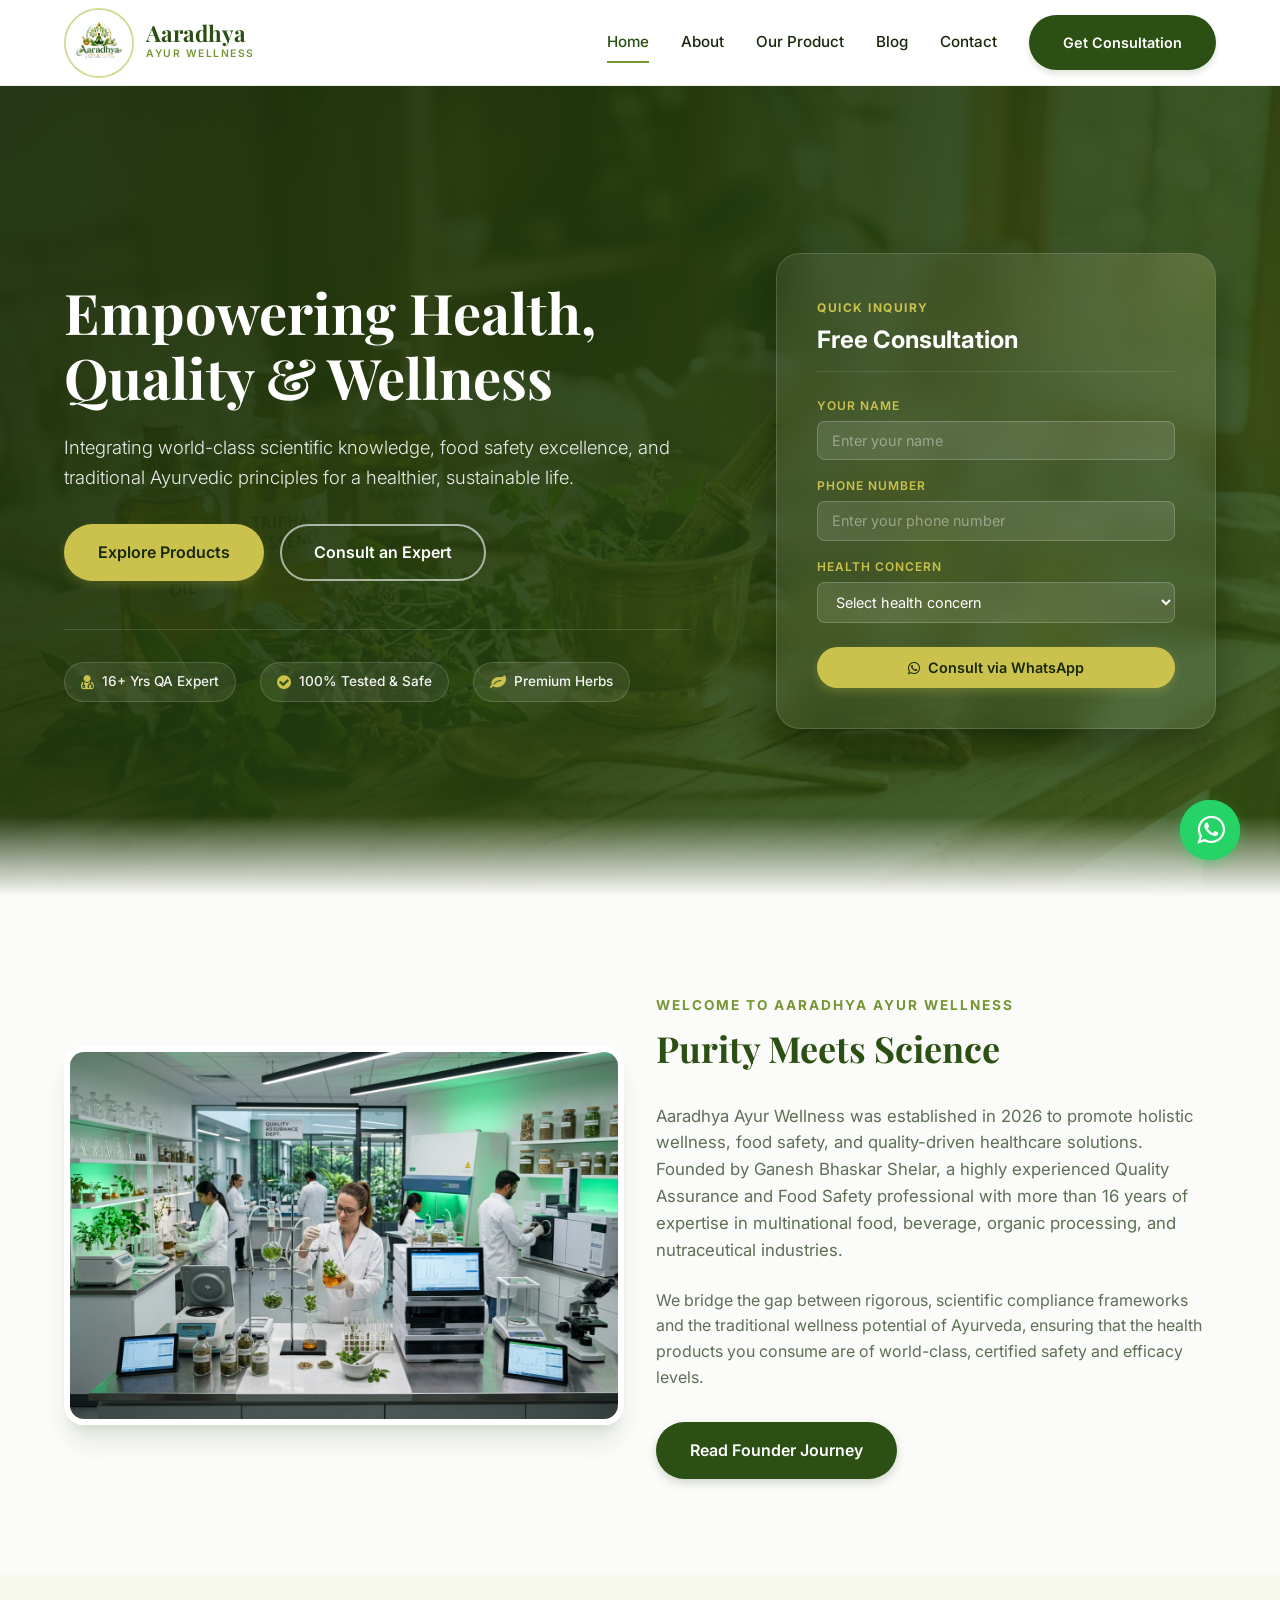
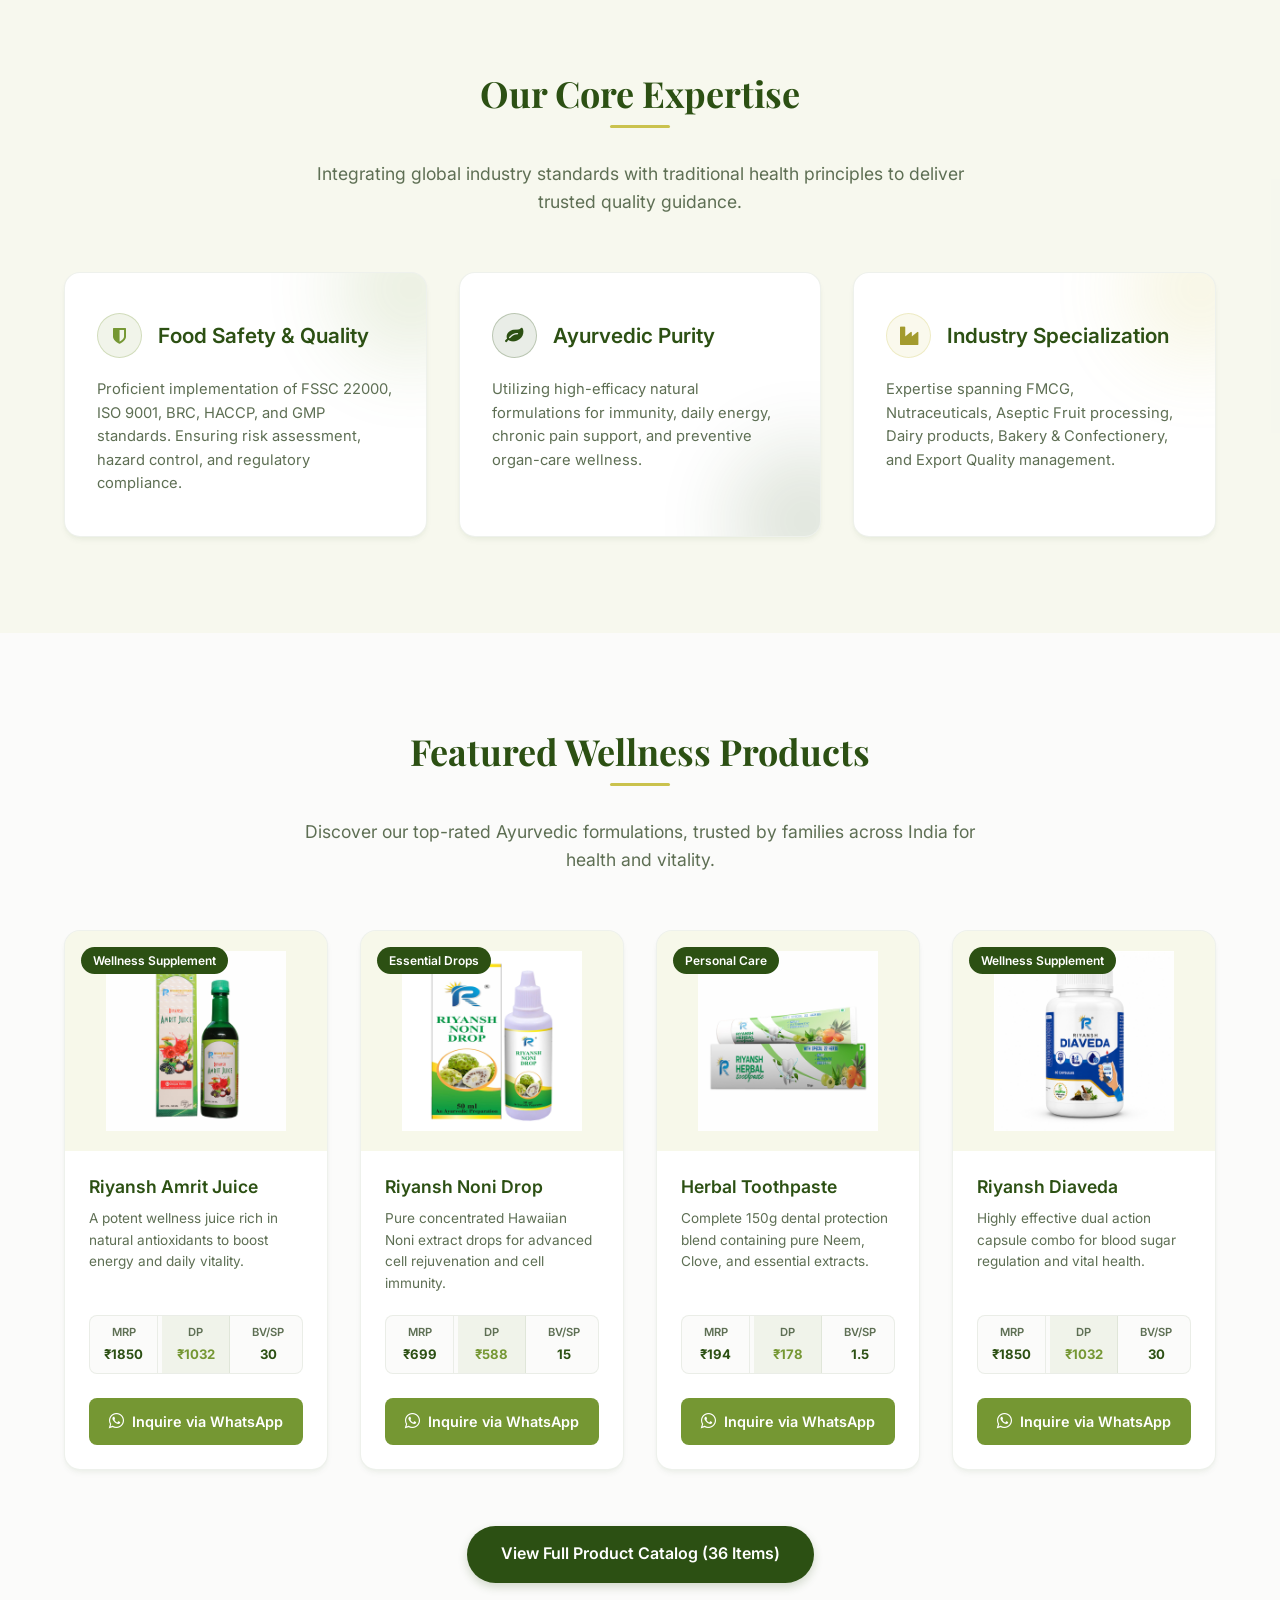
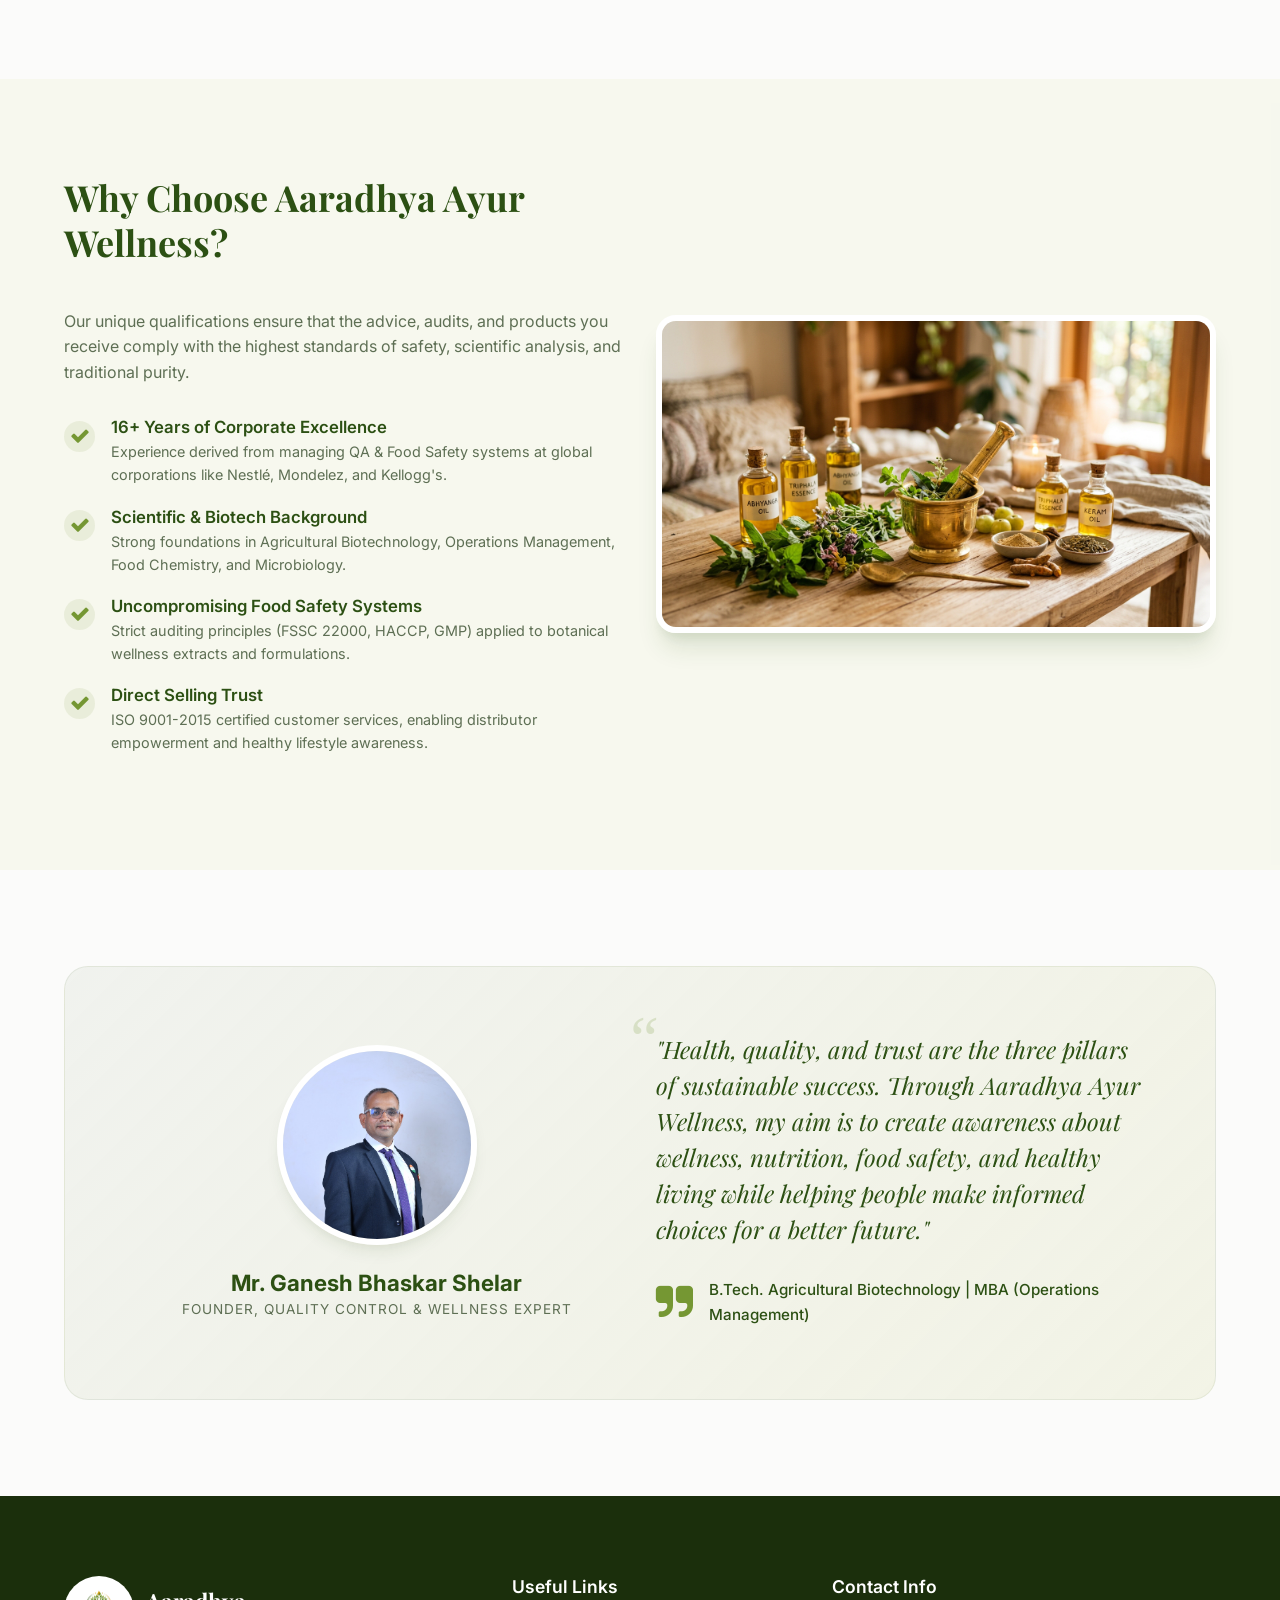
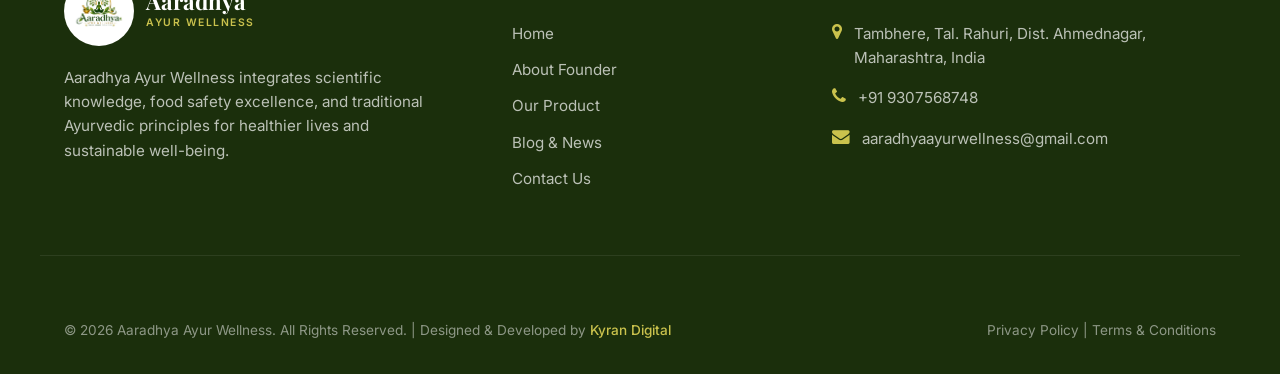
==== commit e4232b67: "Add Designed & Developed by Kyran Digital attribution link in footer" ====
--- a/index.html
+++ b/index.html
@@ -444,7 +444,7 @@
     </div>
     
     <div class="container footer-bottom">
-      <p>&copy; 2026 Aaradhya Ayur Wellness. All Rights Reserved.</p>
+      <p>&copy; 2026 Aaradhya Ayur Wellness. All Rights Reserved. | Designed & Developed by <a href="http://kyrandigital.com" target="_blank" rel="noopener noreferrer" style="color: var(--accent); font-weight: 500; text-decoration: none;">Kyran Digital</a></p>
       <div>
         <a href="#">Privacy Policy</a> | <a href="#">Terms & Conditions</a>
       </div>
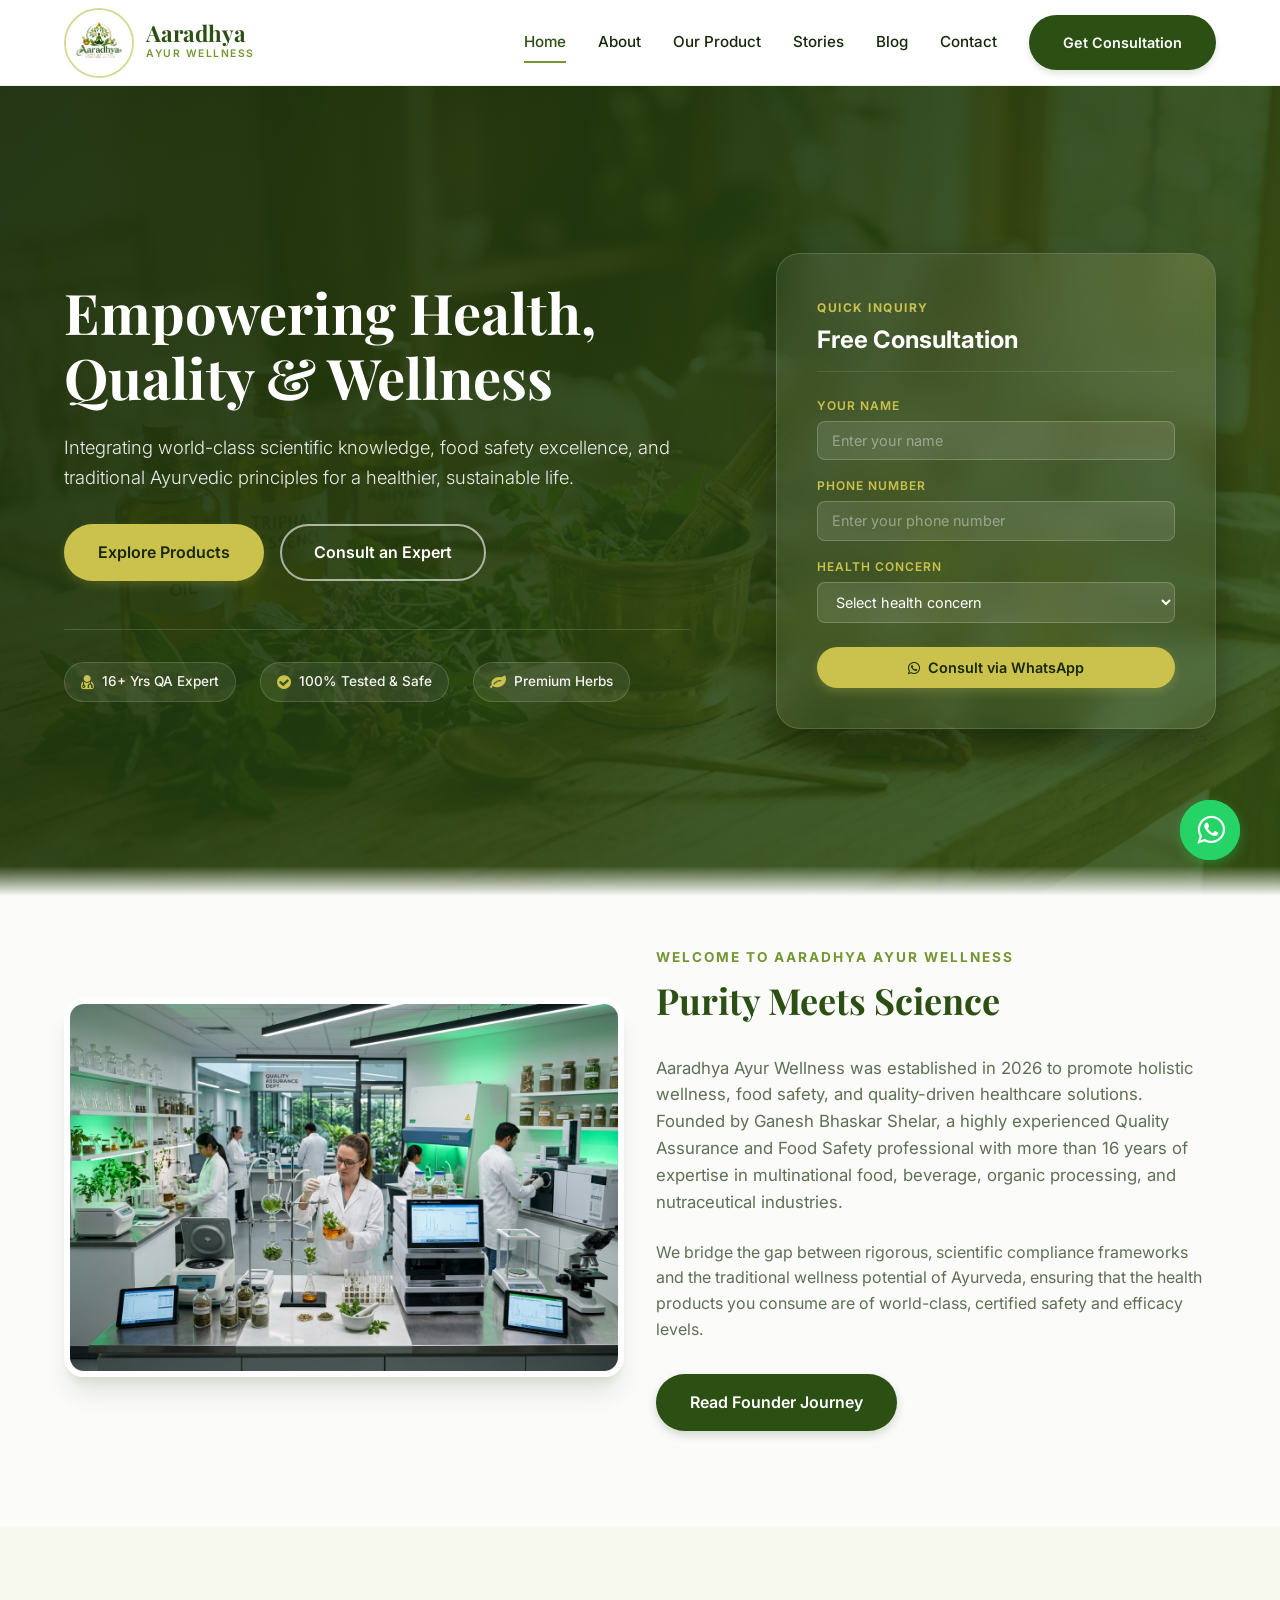
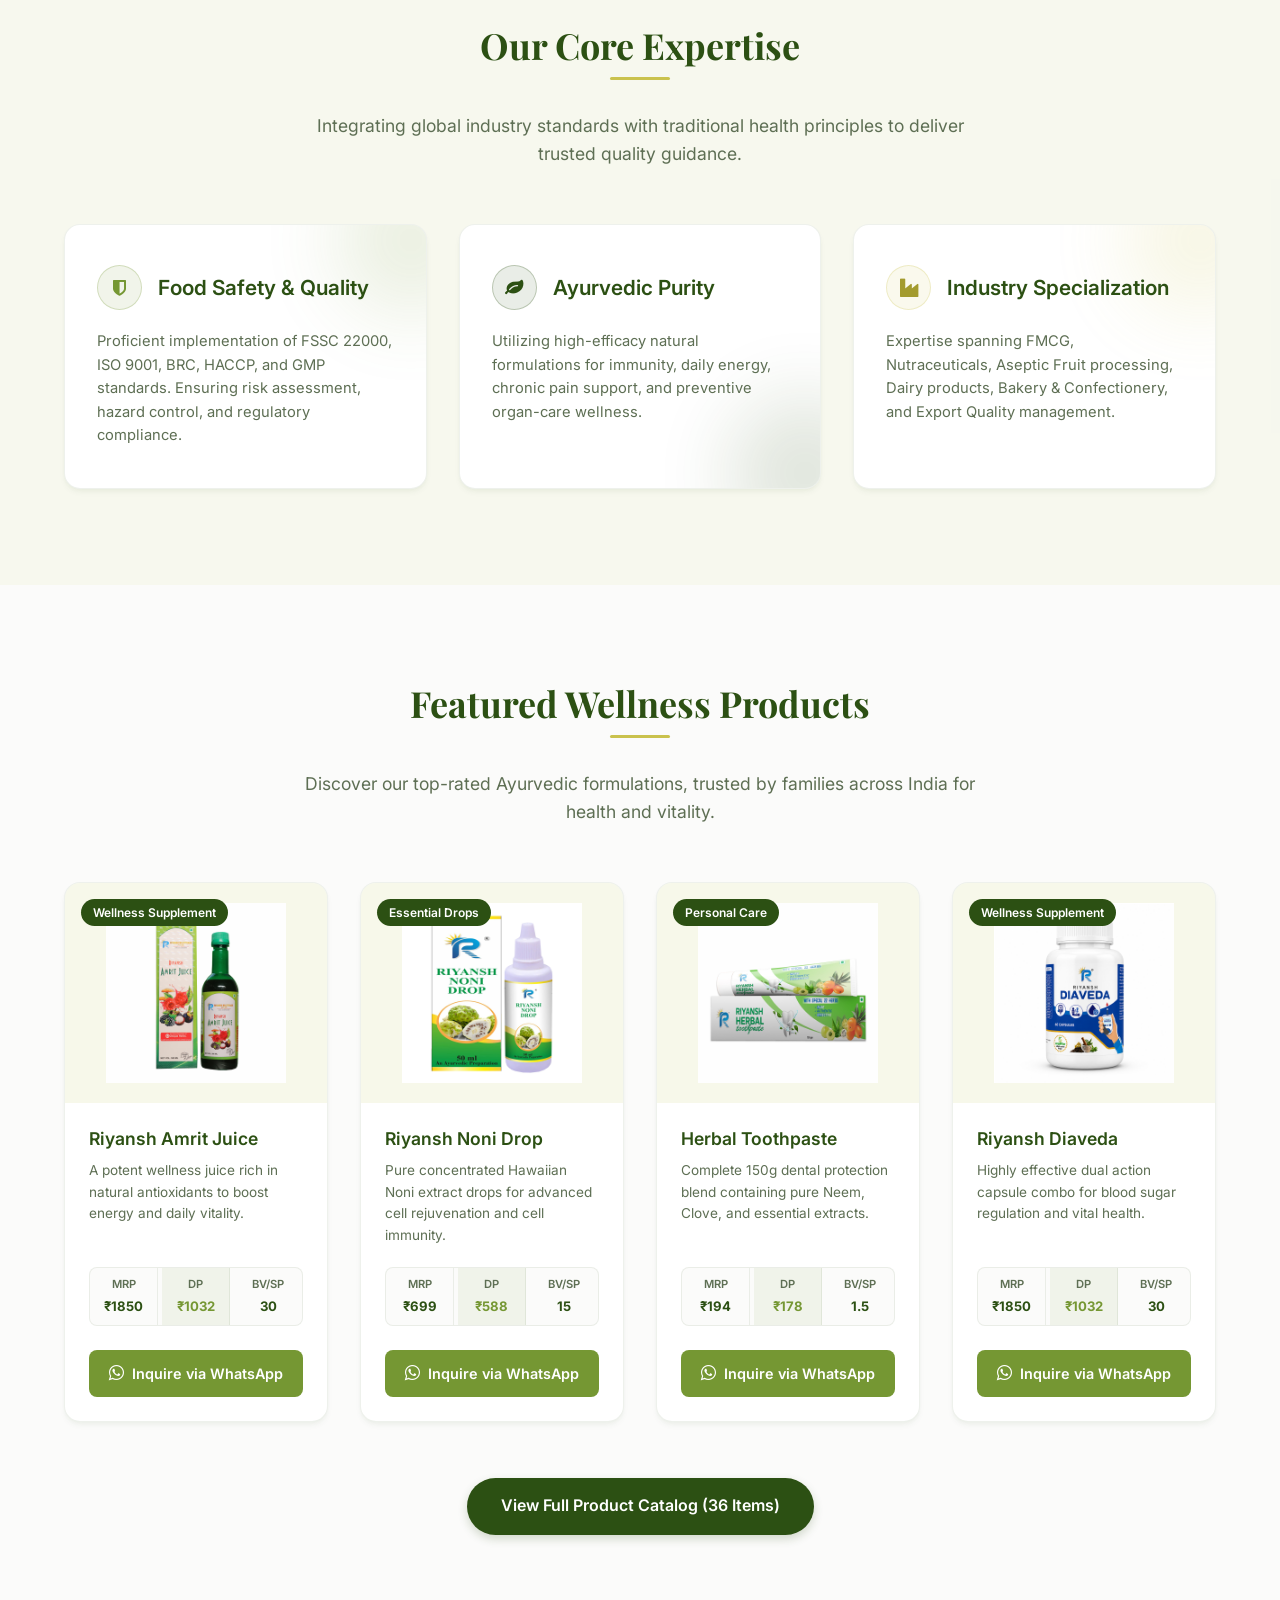
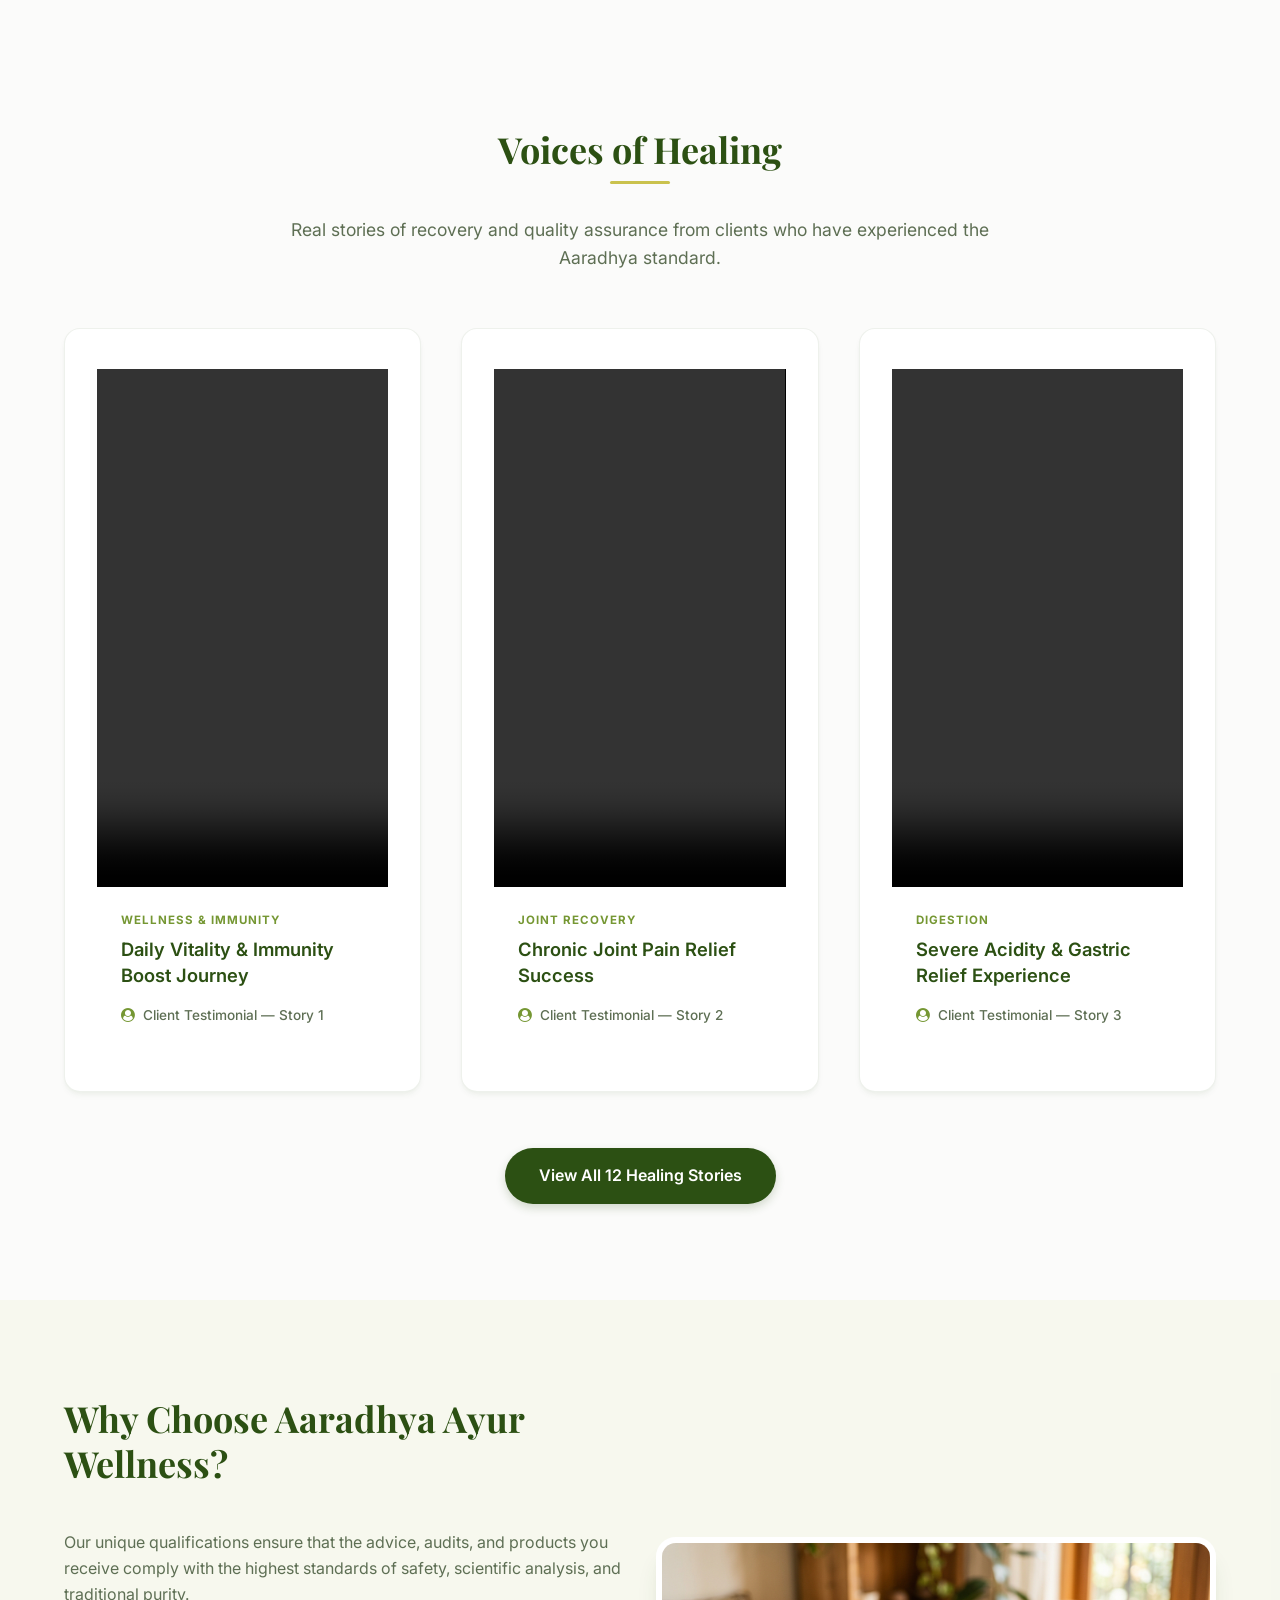
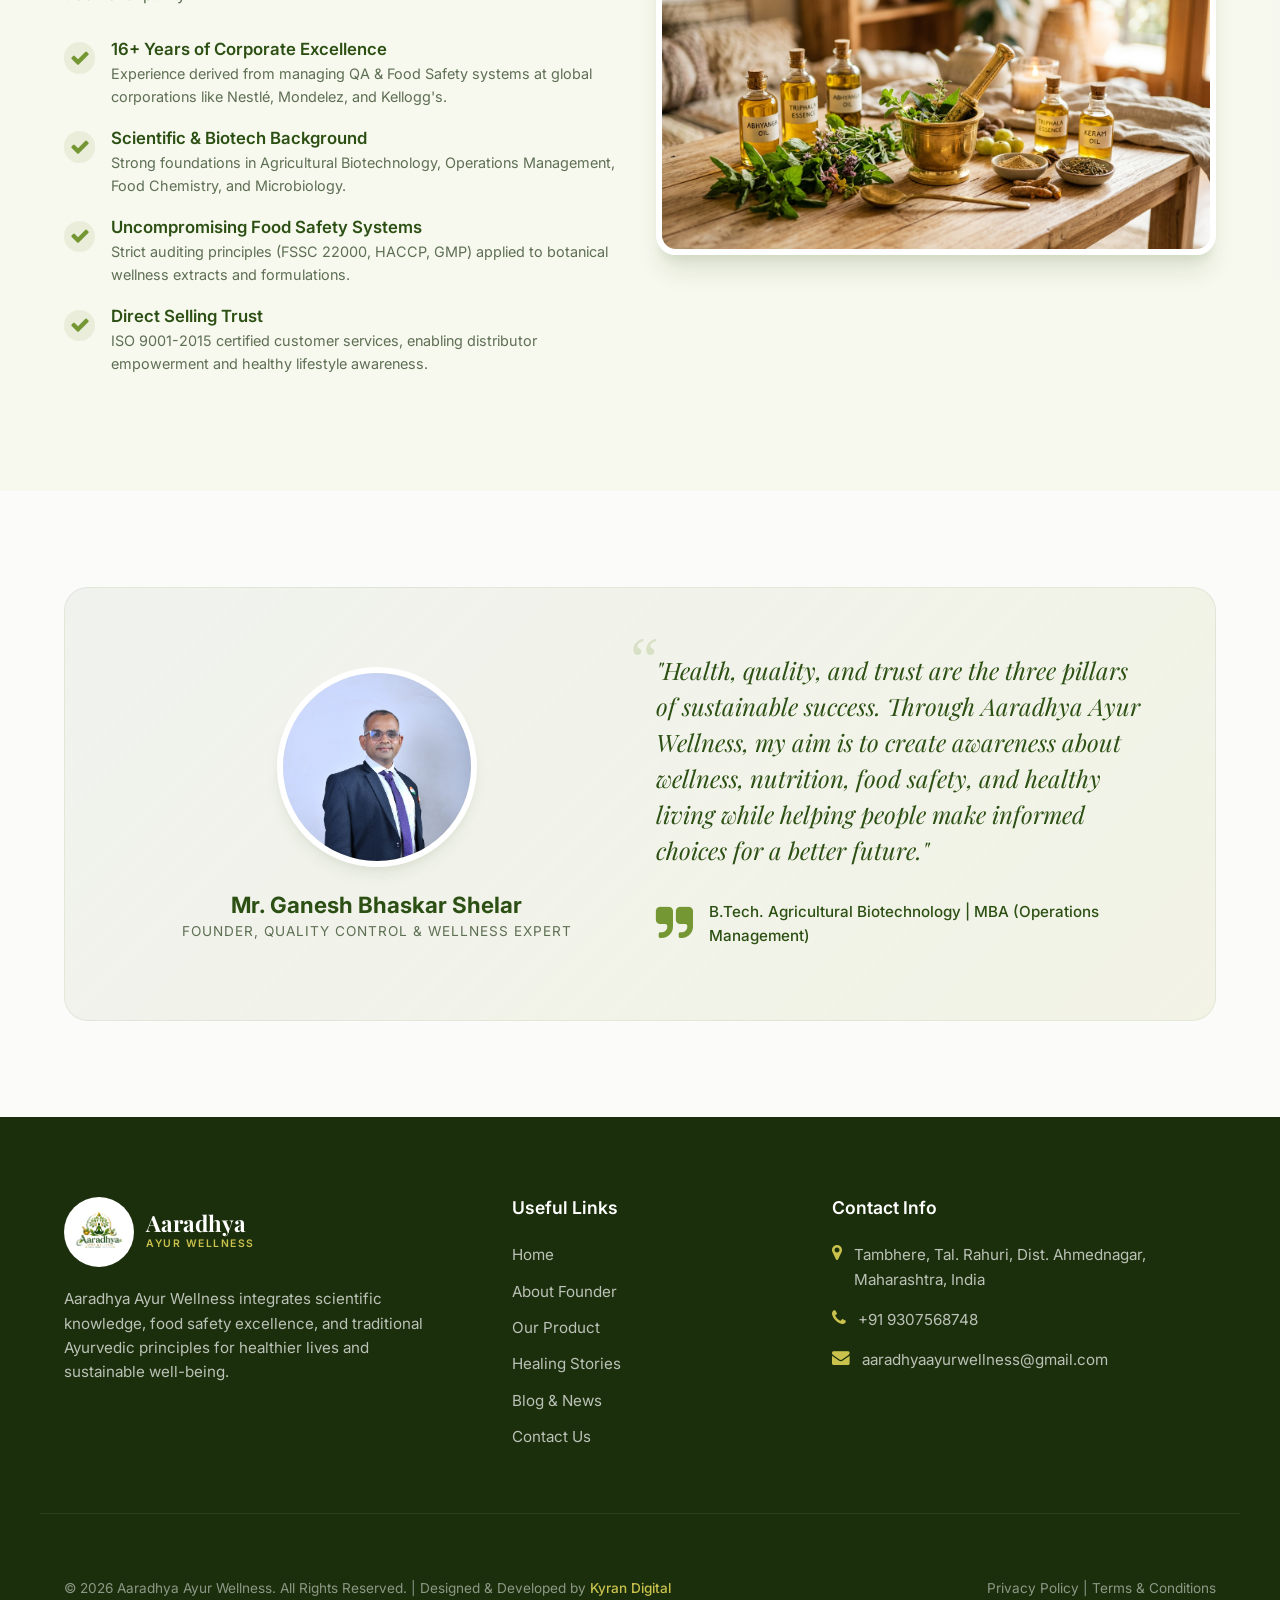
==== commit 4a3688d4: "Implement creative client video testimonials section (Voices of Healing) and standalone page with 12" ====
--- a/index.html
+++ b/index.html
@@ -39,6 +39,7 @@
         <a href="index.html" class="nav-link active">Home</a>
         <a href="about.html" class="nav-link">About</a>
         <a href="products.html" class="nav-link">Our Product</a>
+        <a href="healing-stories.html" class="nav-link">Stories</a>
         <a href="blog.html" class="nav-link">Blog</a>
         <a href="contact.html" class="nav-link">Contact</a>
         <a href="contact.html" class="btn nav-cta">Get Consultation</a>
@@ -326,6 +327,76 @@
       
       <div style="text-align: center; margin-top: 3.5rem;" class="reveal">
         <a href="products.html" class="btn btn-primary">View Full Product Catalog (36 Items)</a>
+      </div>
+    </div>
+  </section>
+
+  <!-- Testimonials Section ("Voices of Healing") -->
+  <section class="testimonials-section" id="testimonials">
+    <div class="container">
+      <div class="section-title reveal">
+        <h2>Voices of Healing</h2>
+        <p>Real stories of recovery and quality assurance from clients who have experienced the Aaradhya standard.</p>
+      </div>
+
+      <div class="video-grid">
+        <!-- Card 1 -->
+        <div class="card video-card reveal">
+          <div class="video-player-wrapper">
+            <video controls preload="metadata" playsinline>
+              <source src="videos/testimonial_1.mp4" type="video/mp4">
+              Your browser does not support the video tag.
+            </video>
+          </div>
+          <div class="video-card-content">
+            <span class="video-category-tag">Wellness & Immunity</span>
+            <h3>Daily Vitality & Immunity Boost Journey</h3>
+            <div class="video-client-info">
+              <i class="fa fa-user-circle"></i>
+              <span>Client Testimonial — Story 1</span>
+            </div>
+          </div>
+        </div>
+
+        <!-- Card 2 -->
+        <div class="card video-card reveal">
+          <div class="video-player-wrapper">
+            <video controls preload="metadata" playsinline>
+              <source src="videos/testimonial_2.mp4" type="video/mp4">
+              Your browser does not support the video tag.
+            </video>
+          </div>
+          <div class="video-card-content">
+            <span class="video-category-tag">Joint Recovery</span>
+            <h3>Chronic Joint Pain Relief Success</h3>
+            <div class="video-client-info">
+              <i class="fa fa-user-circle"></i>
+              <span>Client Testimonial — Story 2</span>
+            </div>
+          </div>
+        </div>
+
+        <!-- Card 3 -->
+        <div class="card video-card reveal">
+          <div class="video-player-wrapper">
+            <video controls preload="metadata" playsinline>
+              <source src="videos/testimonial_3.mp4" type="video/mp4">
+              Your browser does not support the video tag.
+            </video>
+          </div>
+          <div class="video-card-content">
+            <span class="video-category-tag">Digestion</span>
+            <h3>Severe Acidity & Gastric Relief Experience</h3>
+            <div class="video-client-info">
+              <i class="fa fa-user-circle"></i>
+              <span>Client Testimonial — Story 3</span>
+            </div>
+          </div>
+        </div>
+      </div>
+
+      <div style="text-align: center; margin-top: 3.5rem;" class="reveal">
+        <a href="healing-stories.html" class="btn btn-primary">View All 12 Healing Stories</a>
       </div>
     </div>
   </section>
@@ -419,6 +490,7 @@
           <li><a href="index.html">Home</a></li>
           <li><a href="about.html">About Founder</a></li>
           <li><a href="products.html">Our Product</a></li>
+          <li><a href="healing-stories.html">Healing Stories</a></li>
           <li><a href="blog.html">Blog & News</a></li>
           <li><a href="contact.html">Contact Us</a></li>
         </ul>
--- a/css/style.css
+++ b/css/style.css
@@ -369,9 +369,12 @@
   bottom: 0;
   left: 0;
   width: 100%;
-  height: 80px;
+  height: 30px; /* Shrunk from 80px to reduce transition white space */
   background: linear-gradient(to top, var(--bg-light), transparent);
   pointer-events: none;
+}
+.welcome-section {
+  padding-top: 3rem; /* Shrunk from default 6rem to reduce upper gap */
 }
 .hero-grid-container {
   display: grid;
@@ -1844,13 +1847,22 @@
 .inner-hero {
   background: linear-gradient(135deg, rgba(44, 80, 19, 0.92), rgba(27, 47, 12, 0.95));
   color: var(--text-light);
-  padding: 5rem 0;
+  padding: 2.75rem 0;
   text-align: center;
 }
 .inner-hero h1 {
   color: var(--text-light);
-  font-size: 2.5rem;
-  margin-bottom: 0.5rem;
+  font-size: 2.1rem;
+  margin-bottom: 0.75rem;
+}
+.inner-hero h1::after {
+  content: '';
+  display: block;
+  width: 80px;
+  height: 6px;
+  background-image: url("data:image/svg+xml,%3Csvg xmlns='http://www.w3.org/2000/svg' viewBox='0 0 20 4' width='20' height='4'%3E%3Cpath d='M0,2 Q5,0 10,2 T20,2' fill='none' stroke='%23cac24d' stroke-width='2' stroke-linecap='round'/%3E%3C/svg%3E");
+  background-repeat: repeat-x;
+  margin: 0.75rem auto 0 auto;
 }
 .inner-hero p {
   color: var(--sage);
@@ -1919,3 +1931,88 @@
   border-color: var(--secondary);
   transform: scale(1.1);
 }
+
+/* Testimonials & Voices of Healing Section */
+.testimonials-section {
+  position: relative;
+  overflow: hidden;
+  padding: 6rem 0;
+}
+.video-grid {
+  display: grid;
+  grid-template-columns: repeat(auto-fill, minmax(280px, 1fr));
+  gap: 2.5rem;
+}
+.video-card {
+  background-color: var(--bg-card);
+  border: 1px solid var(--border-color);
+  border-radius: 16px;
+  overflow: hidden;
+  box-shadow: var(--shadow-sm);
+  transition: var(--transition-smooth);
+  display: flex;
+  flex-direction: column;
+}
+.video-card:hover {
+  transform: translateY(-5px);
+  box-shadow: var(--shadow-md);
+  border-color: rgba(117, 151, 51, 0.2);
+}
+.video-player-wrapper {
+  position: relative;
+  width: 100%;
+  aspect-ratio: 9 / 16; /* Portrait ratio for mobile client videos */
+  background-color: #000000;
+  overflow: hidden;
+}
+.video-player-wrapper video {
+  width: 100%;
+  height: 100%;
+  object-fit: cover;
+}
+.video-card-content {
+  padding: 1.5rem;
+  flex-grow: 1;
+  display: flex;
+  flex-direction: column;
+  gap: 0.5rem;
+}
+.video-category-tag {
+  font-size: 0.72rem;
+  font-weight: 700;
+  text-transform: uppercase;
+  color: var(--secondary);
+  letter-spacing: 1px;
+}
+.video-card h3 {
+  font-family: var(--font-sans);
+  font-size: 1.15rem;
+  font-weight: 600;
+  color: var(--primary);
+  margin: 0 0 0.5rem 0;
+  line-height: 1.4;
+}
+.video-client-info {
+  margin-top: auto;
+  font-size: 0.85rem;
+  color: var(--text-muted);
+  font-weight: 500;
+  display: flex;
+  align-items: center;
+  gap: 0.5rem;
+}
+.video-client-info i {
+  color: var(--secondary);
+}
+
+@media (max-width: 768px) {
+  .testimonials-section {
+    padding: 4rem 0;
+  }
+  .video-grid {
+    gap: 1.5rem;
+    grid-template-columns: 1fr;
+    max-width: 320px;
+    margin: 0 auto;
+  }
+}
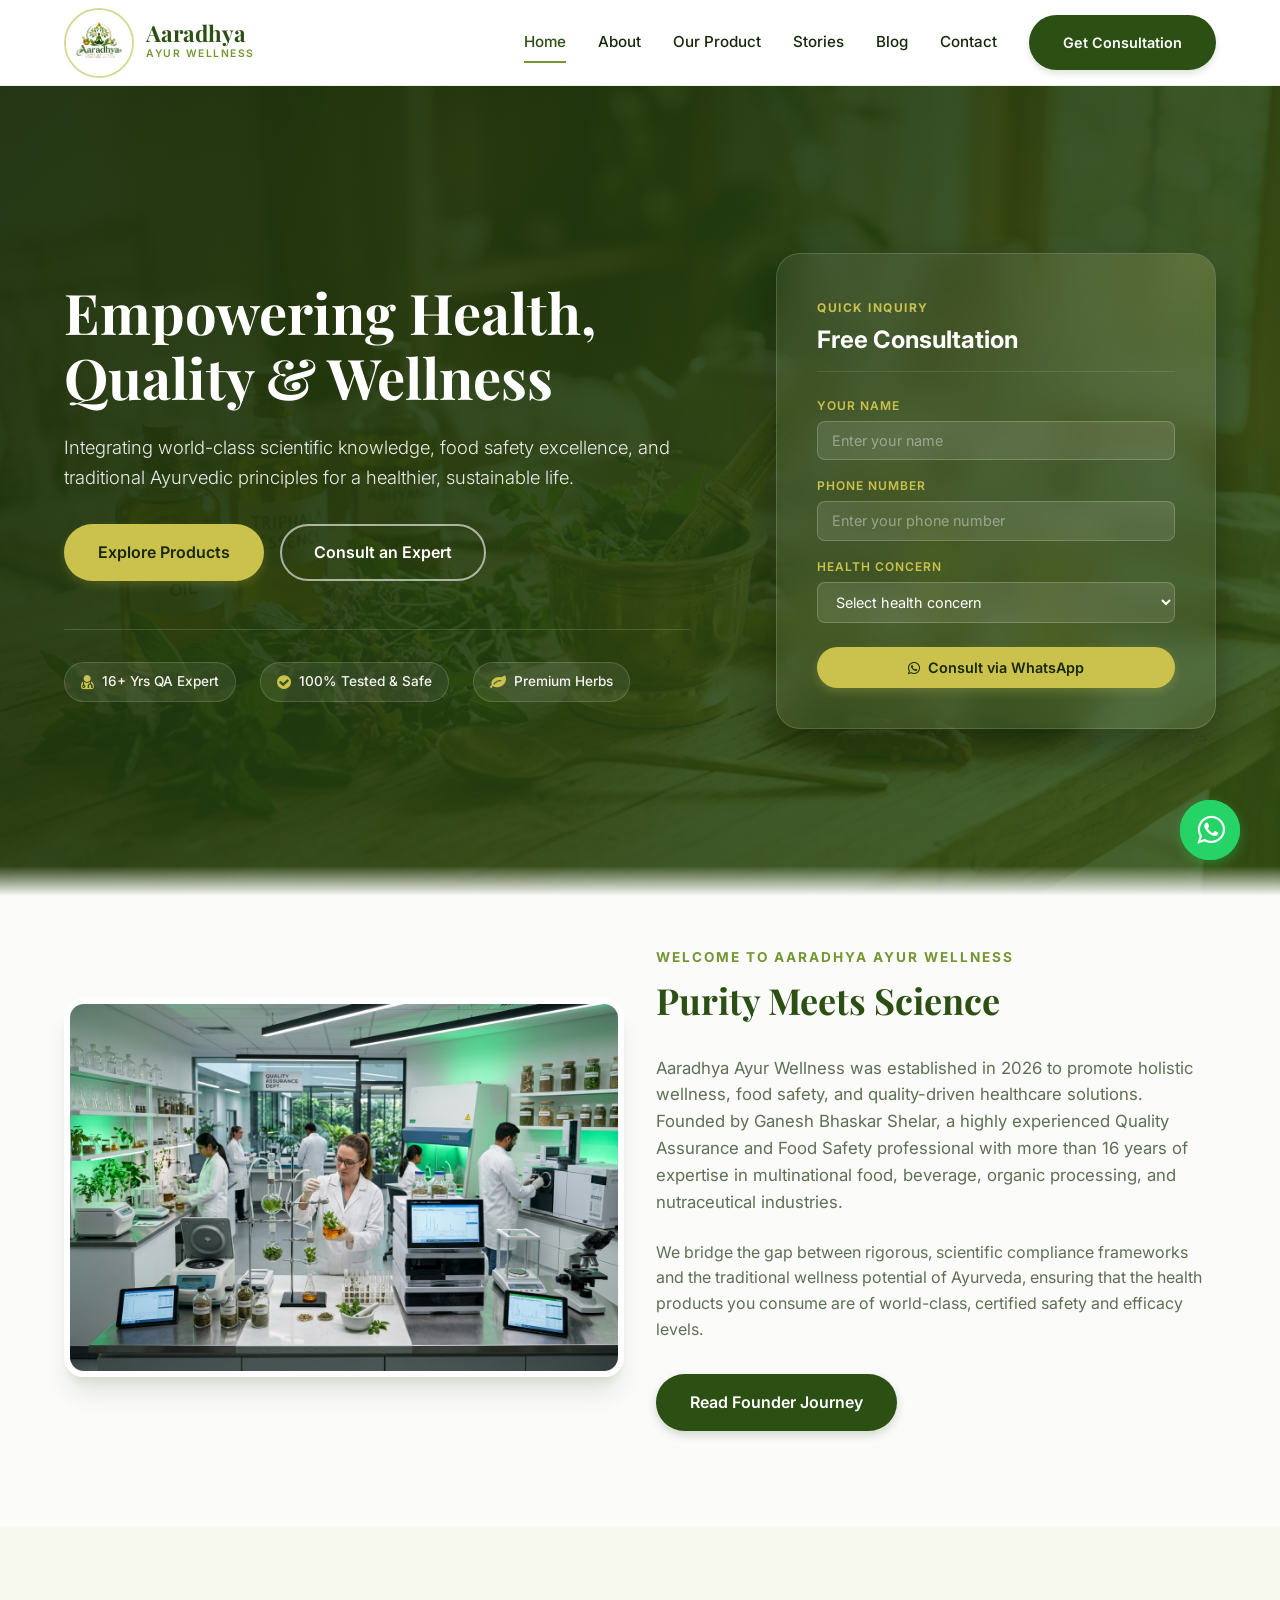
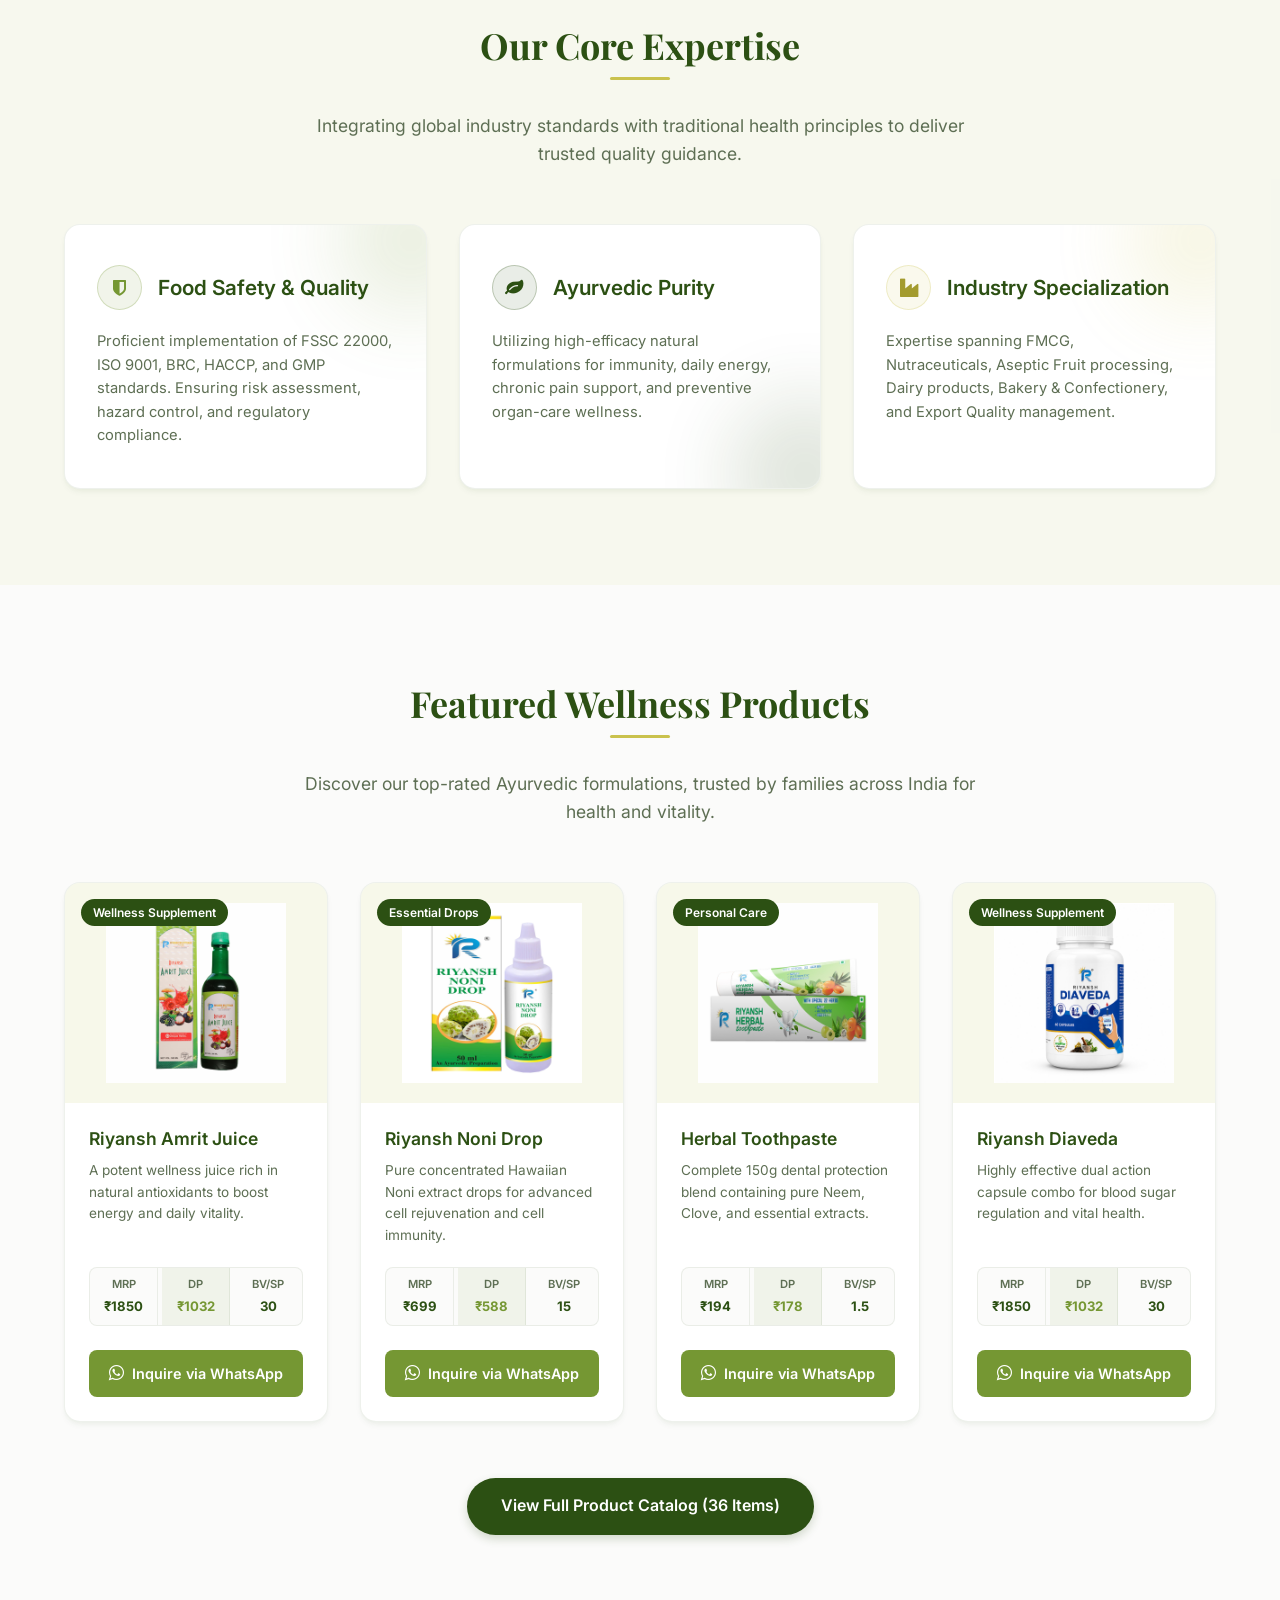
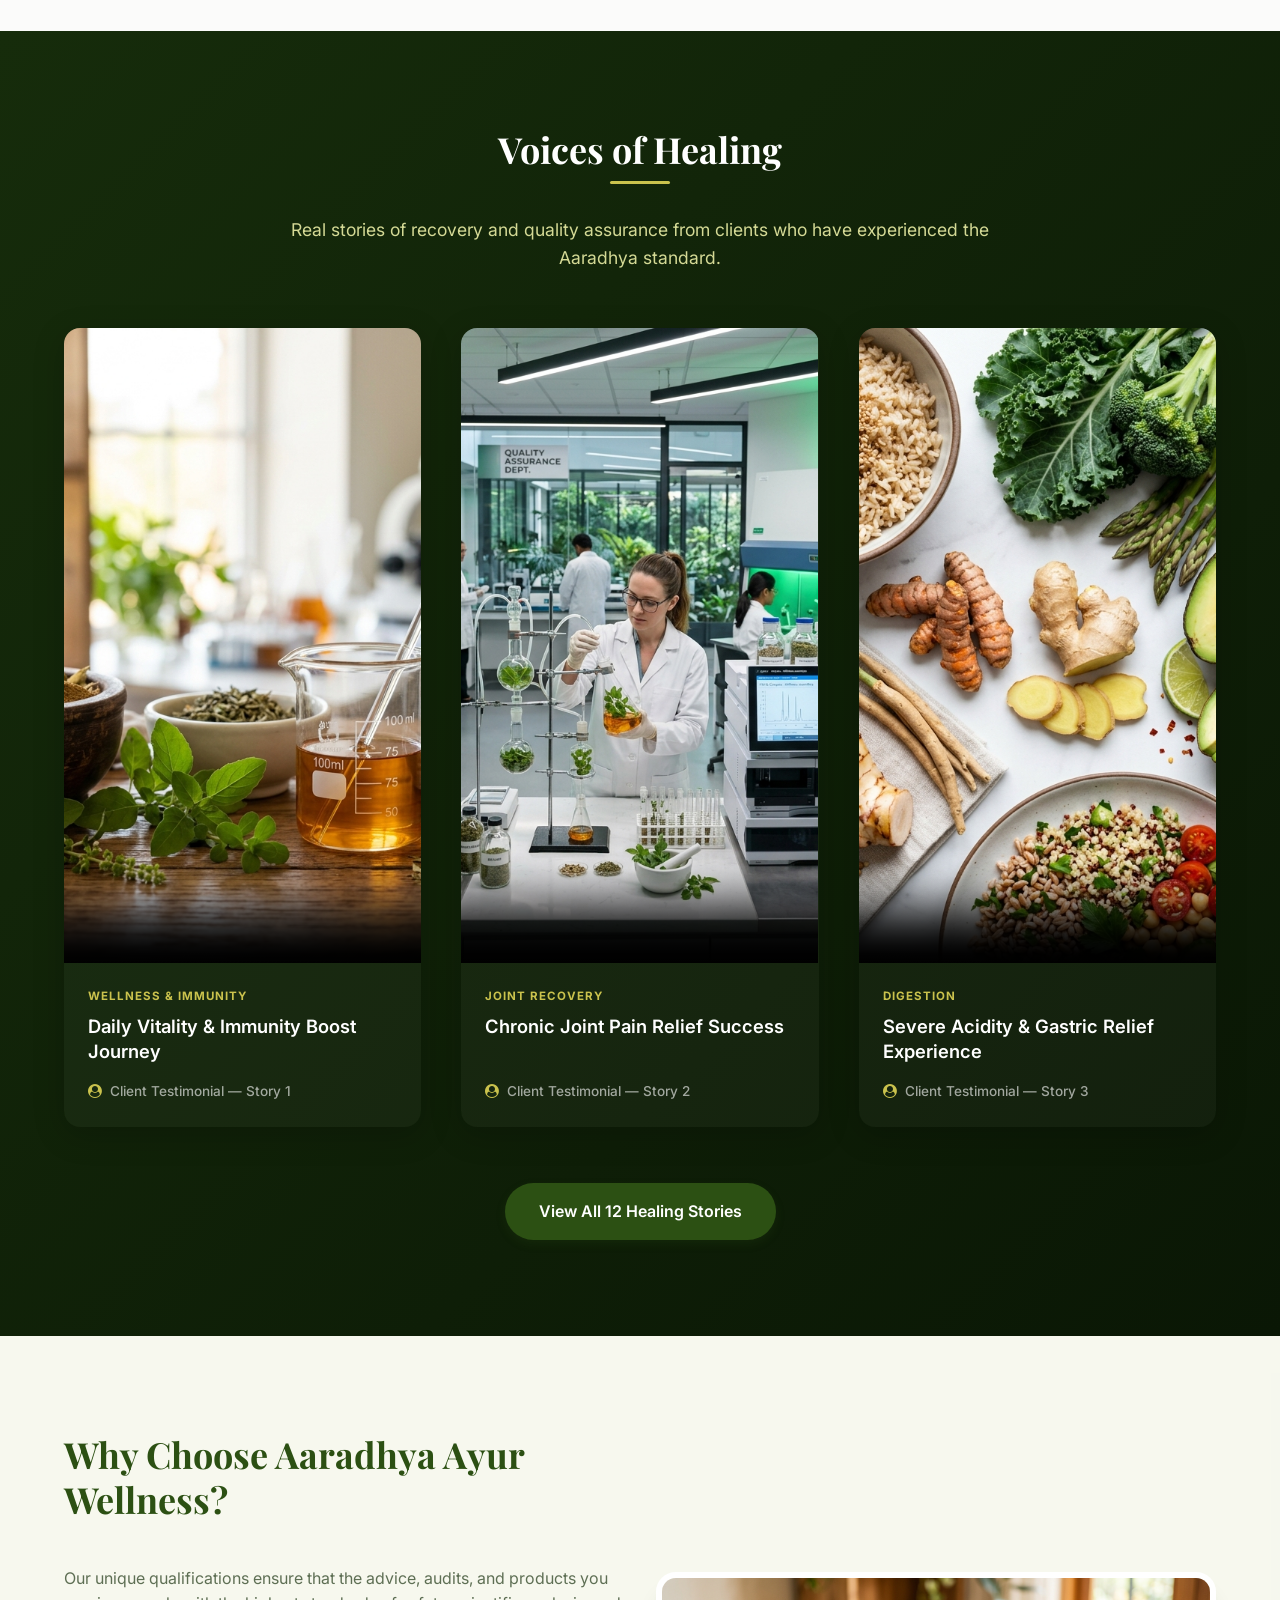
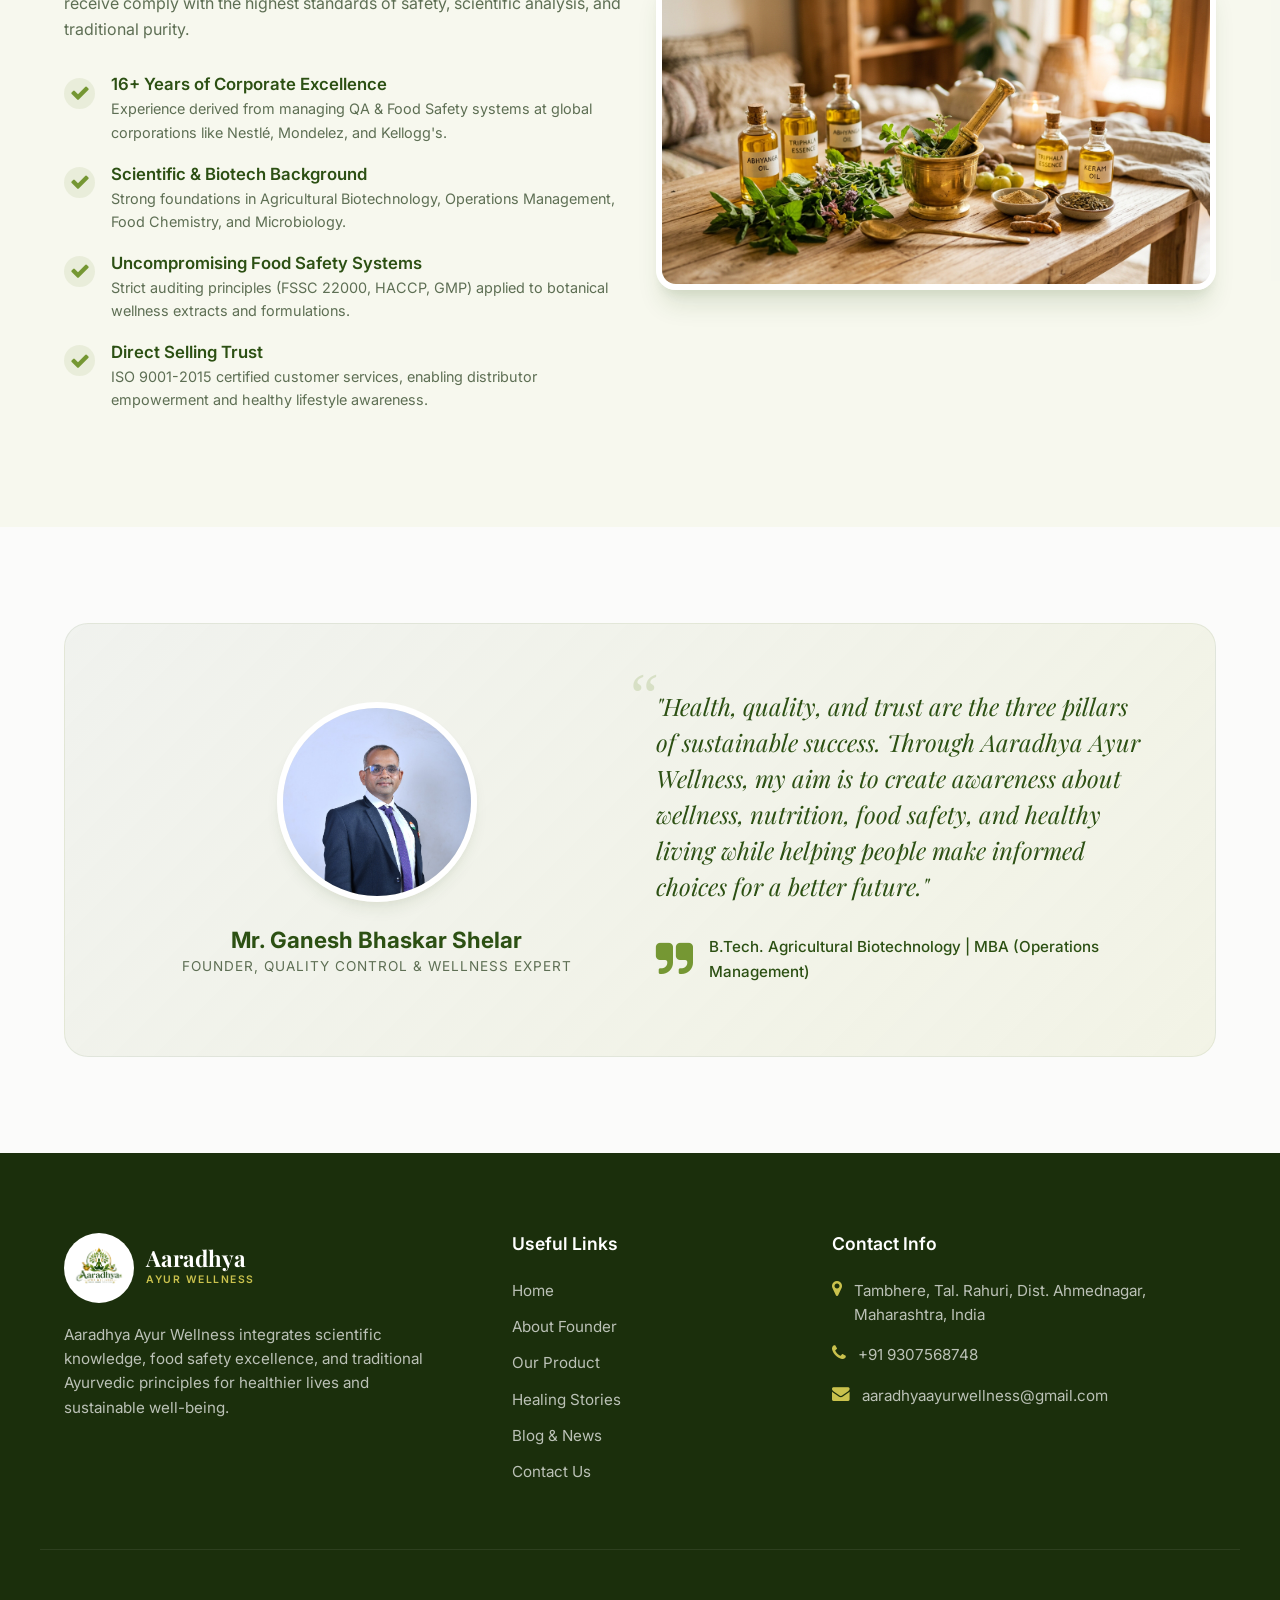
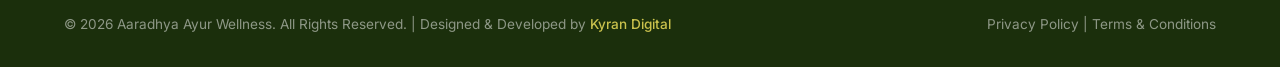
==== commit 1f2301ef: "Fix video card padding, remove border lines, add poster thumbnails, apply unique dark testimonials s" ====
--- a/index.html
+++ b/index.html
@@ -332,7 +332,7 @@
   </section>
 
   <!-- Testimonials Section ("Voices of Healing") -->
-  <section class="testimonials-section" id="testimonials">
+  <section class="testimonials-section homepage-special" id="testimonials">
     <div class="container">
       <div class="section-title reveal">
         <h2>Voices of Healing</h2>
@@ -343,8 +343,8 @@
         <!-- Card 1 -->
         <div class="card video-card reveal">
           <div class="video-player-wrapper">
-            <video controls preload="metadata" playsinline>
-              <source src="videos/testimonial_1.mp4" type="video/mp4">
+            <video controls preload="metadata" poster="images/blog_purity.jpg" playsinline>
+              <source src="videos/testimonial_1.mp4#t=0.5" type="video/mp4">
               Your browser does not support the video tag.
             </video>
           </div>
@@ -361,8 +361,8 @@
         <!-- Card 2 -->
         <div class="card video-card reveal">
           <div class="video-player-wrapper">
-            <video controls preload="metadata" playsinline>
-              <source src="videos/testimonial_2.mp4" type="video/mp4">
+            <video controls preload="metadata" poster="images/qa_lab.jpg" playsinline>
+              <source src="videos/testimonial_2.mp4#t=0.5" type="video/mp4">
               Your browser does not support the video tag.
             </video>
           </div>
@@ -379,8 +379,8 @@
         <!-- Card 3 -->
         <div class="card video-card reveal">
           <div class="video-player-wrapper">
-            <video controls preload="metadata" playsinline>
-              <source src="videos/testimonial_3.mp4" type="video/mp4">
+            <video controls preload="metadata" poster="images/blog_preventive.jpg" playsinline>
+              <source src="videos/testimonial_3.mp4#t=0.5" type="video/mp4">
               Your browser does not support the video tag.
             </video>
           </div>
--- a/css/style.css
+++ b/css/style.css
@@ -1945,18 +1945,18 @@
 }
 .video-card {
   background-color: var(--bg-card);
-  border: 1px solid var(--border-color);
+  border: none; /* Removed borders to eliminate vertical separator lines */
   border-radius: 16px;
   overflow: hidden;
   box-shadow: var(--shadow-sm);
   transition: var(--transition-smooth);
   display: flex;
   flex-direction: column;
+  padding: 0 !important; /* Overrides default card padding to stretch video full-width */
 }
 .video-card:hover {
   transform: translateY(-5px);
-  box-shadow: var(--shadow-md);
-  border-color: rgba(117, 151, 51, 0.2);
+  box-shadow: 0 12px 30px rgba(0, 0, 0, 0.08);
 }
 .video-player-wrapper {
   position: relative;
@@ -1969,6 +1969,7 @@
   width: 100%;
   height: 100%;
   object-fit: cover;
+  display: block;
 }
 .video-card-content {
   padding: 1.5rem;
@@ -2003,6 +2004,38 @@
 }
 .video-client-info i {
   color: var(--secondary);
+}
+
+/* Unique Homepage Testimonials Section Style (Dark Showcase) */
+.testimonials-section.homepage-special {
+  background: linear-gradient(135deg, #162c0b 0%, #0a1705 100%);
+  color: #ffffff;
+}
+.testimonials-section.homepage-special .section-title h2 {
+  color: #ffffff;
+}
+.testimonials-section.homepage-special .section-title p {
+  color: var(--sage);
+}
+.testimonials-section.homepage-special .video-card {
+  background-color: rgba(255, 255, 255, 0.03);
+  box-shadow: 0 8px 32px rgba(0, 0, 0, 0.2);
+}
+.testimonials-section.homepage-special .video-card:hover {
+  box-shadow: 0 12px 40px rgba(202, 194, 77, 0.15);
+  background-color: rgba(255, 255, 255, 0.05);
+}
+.testimonials-section.homepage-special .video-card h3 {
+  color: #ffffff;
+}
+.testimonials-section.homepage-special .video-category-tag {
+  color: var(--accent);
+}
+.testimonials-section.homepage-special .video-client-info {
+  color: rgba(255, 255, 255, 0.6);
+}
+.testimonials-section.homepage-special .video-client-info i {
+  color: var(--accent);
 }
 
 @media (max-width: 768px) {
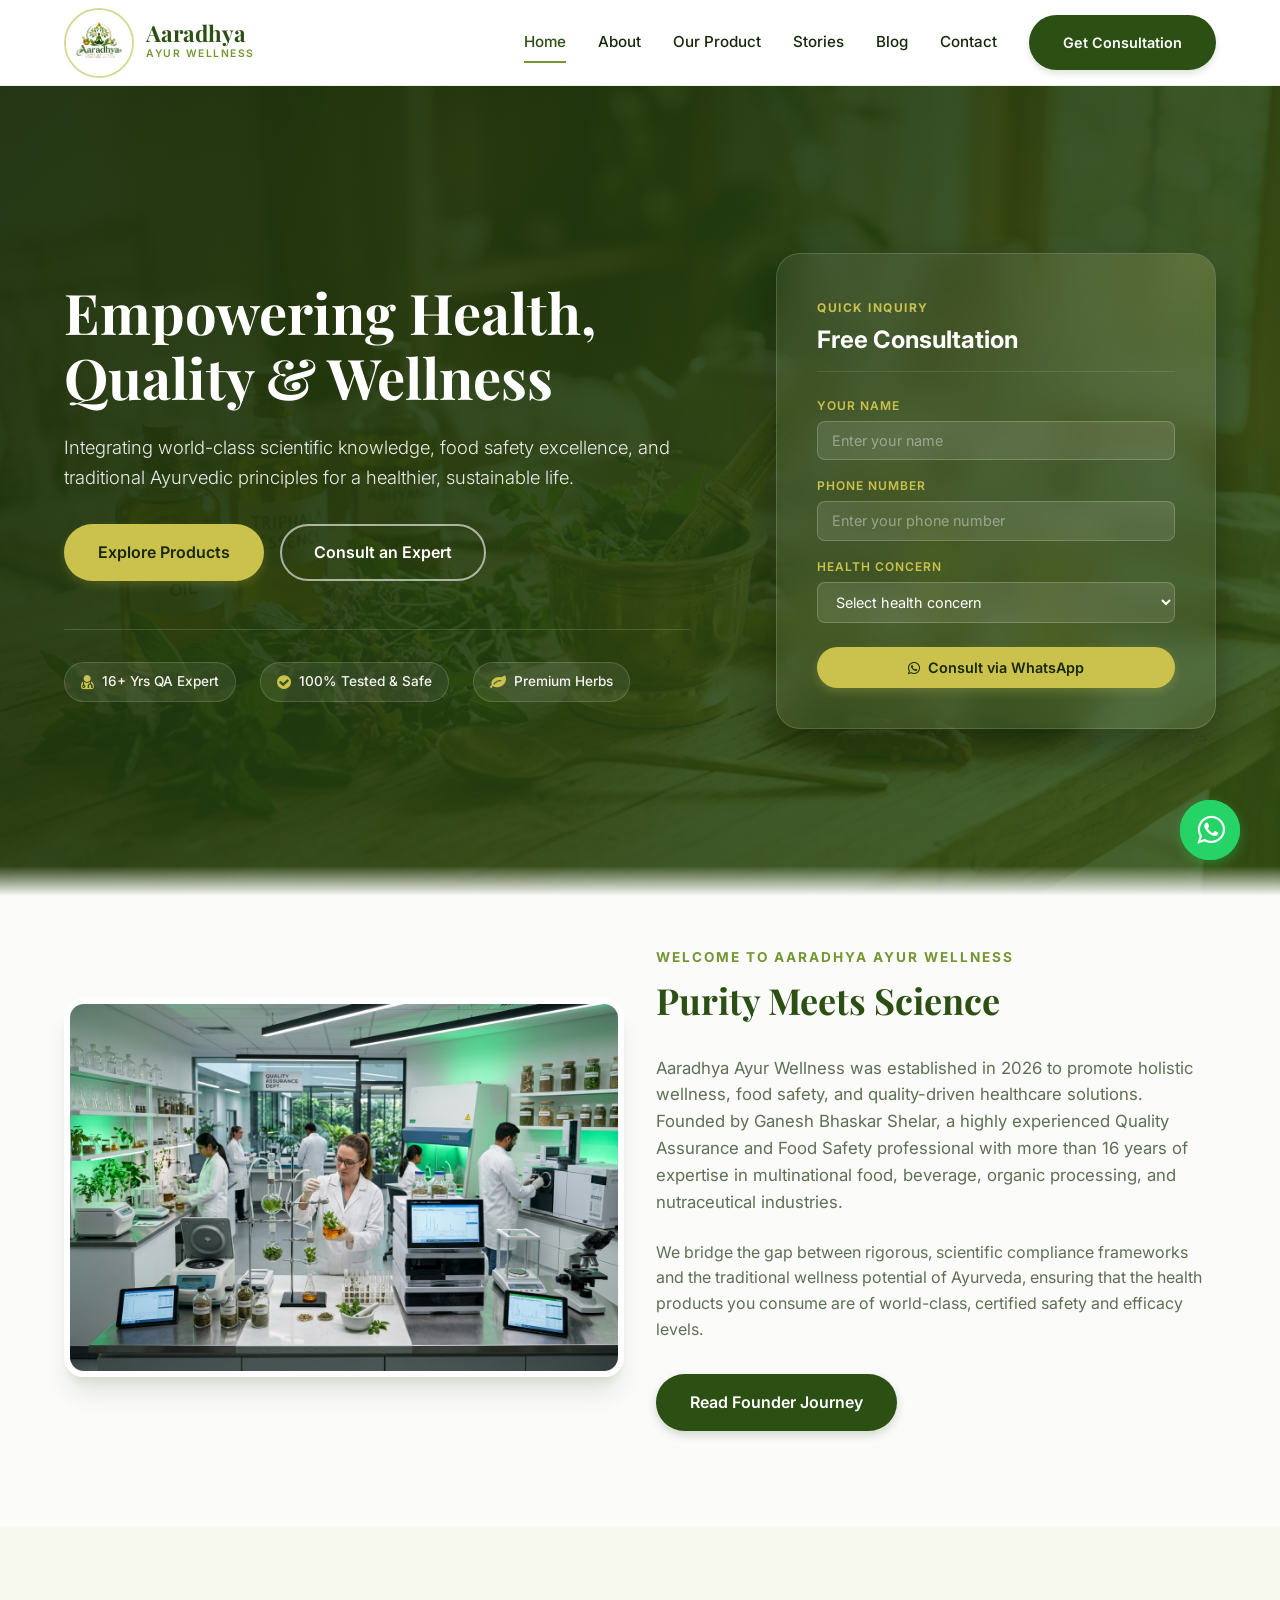
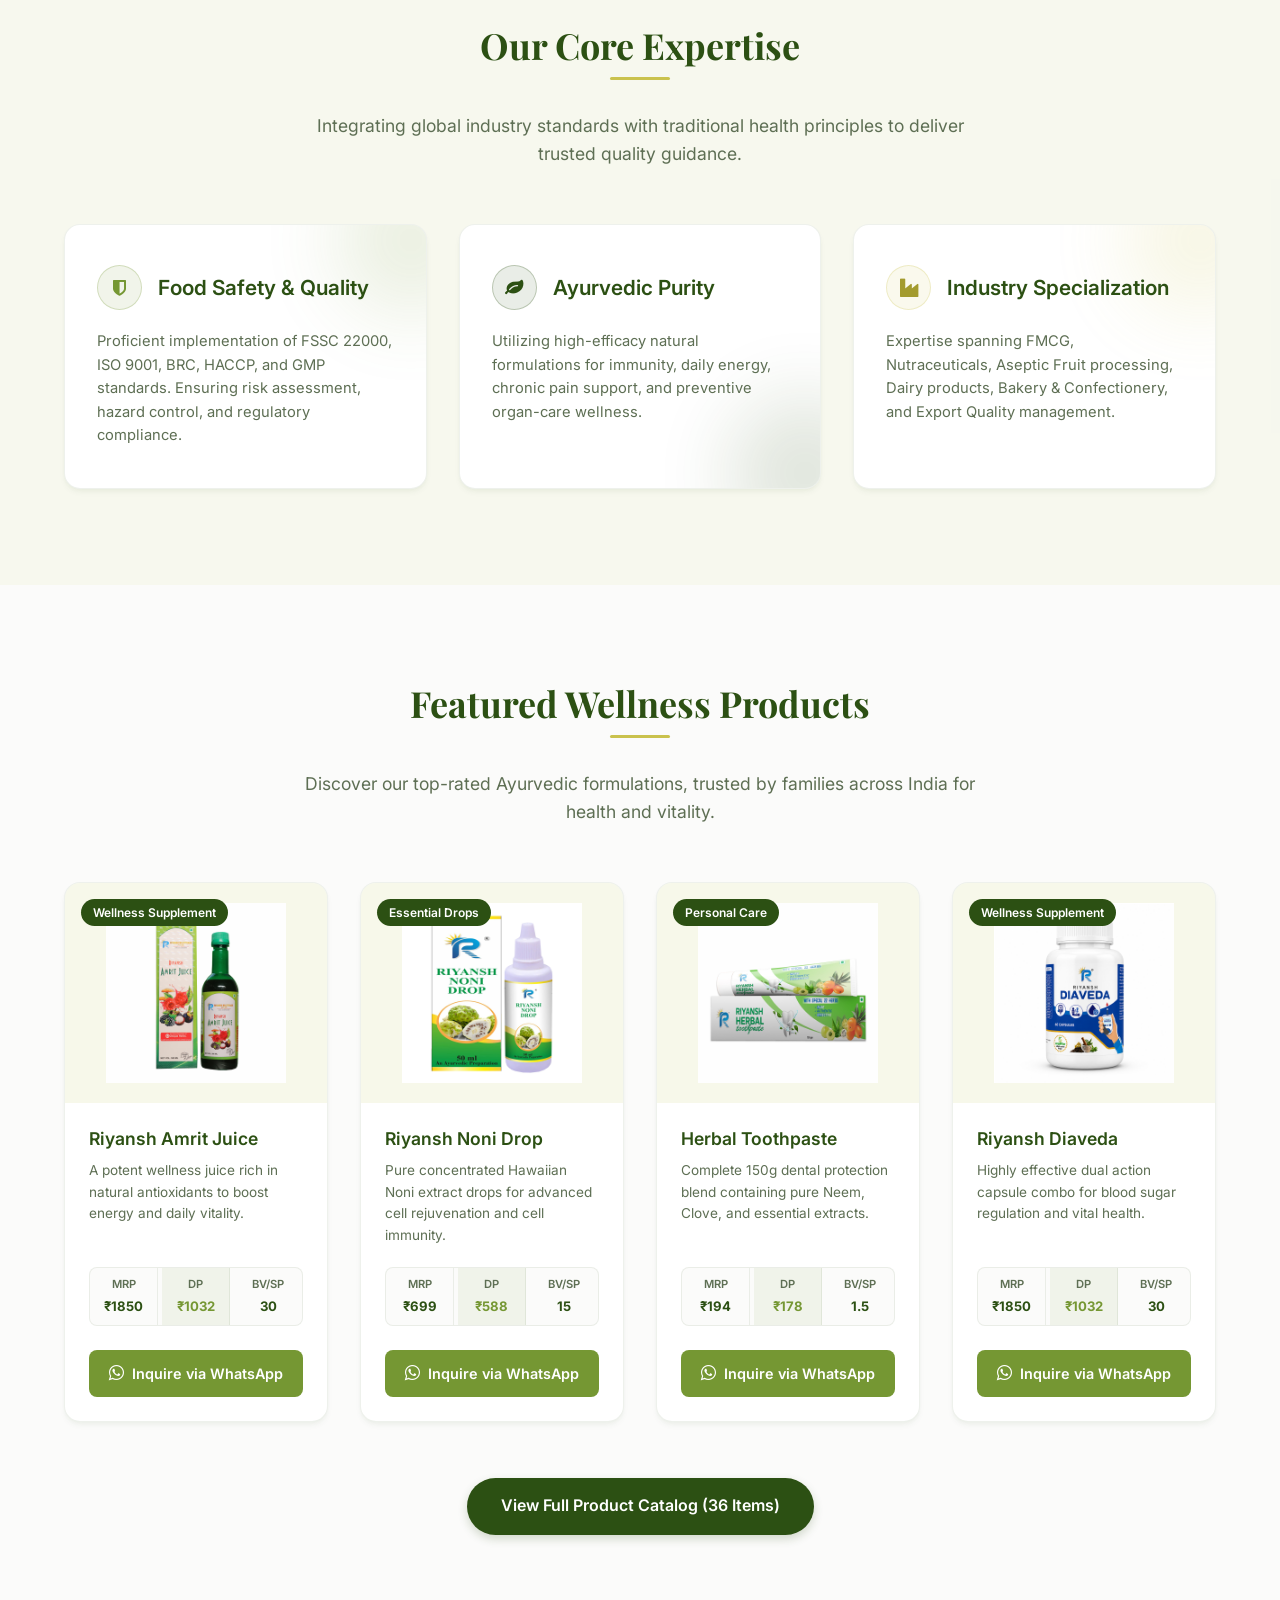
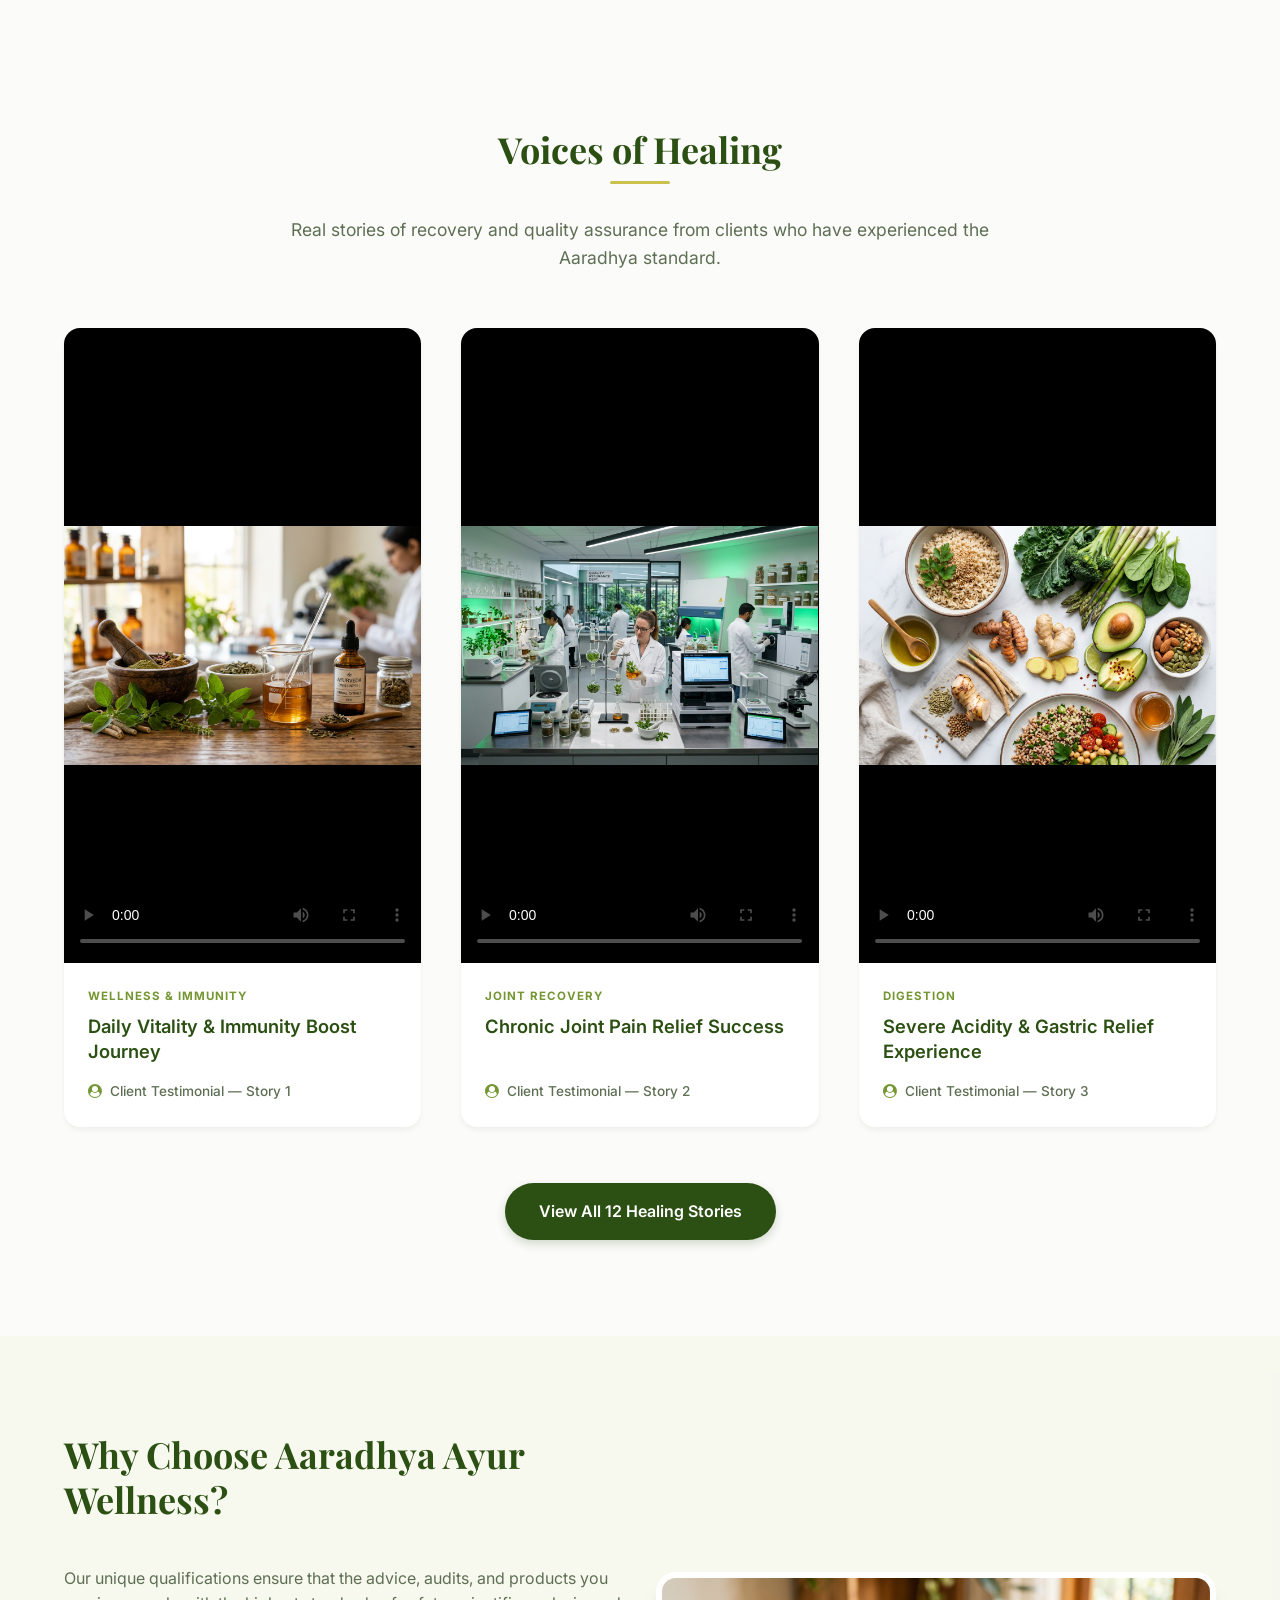
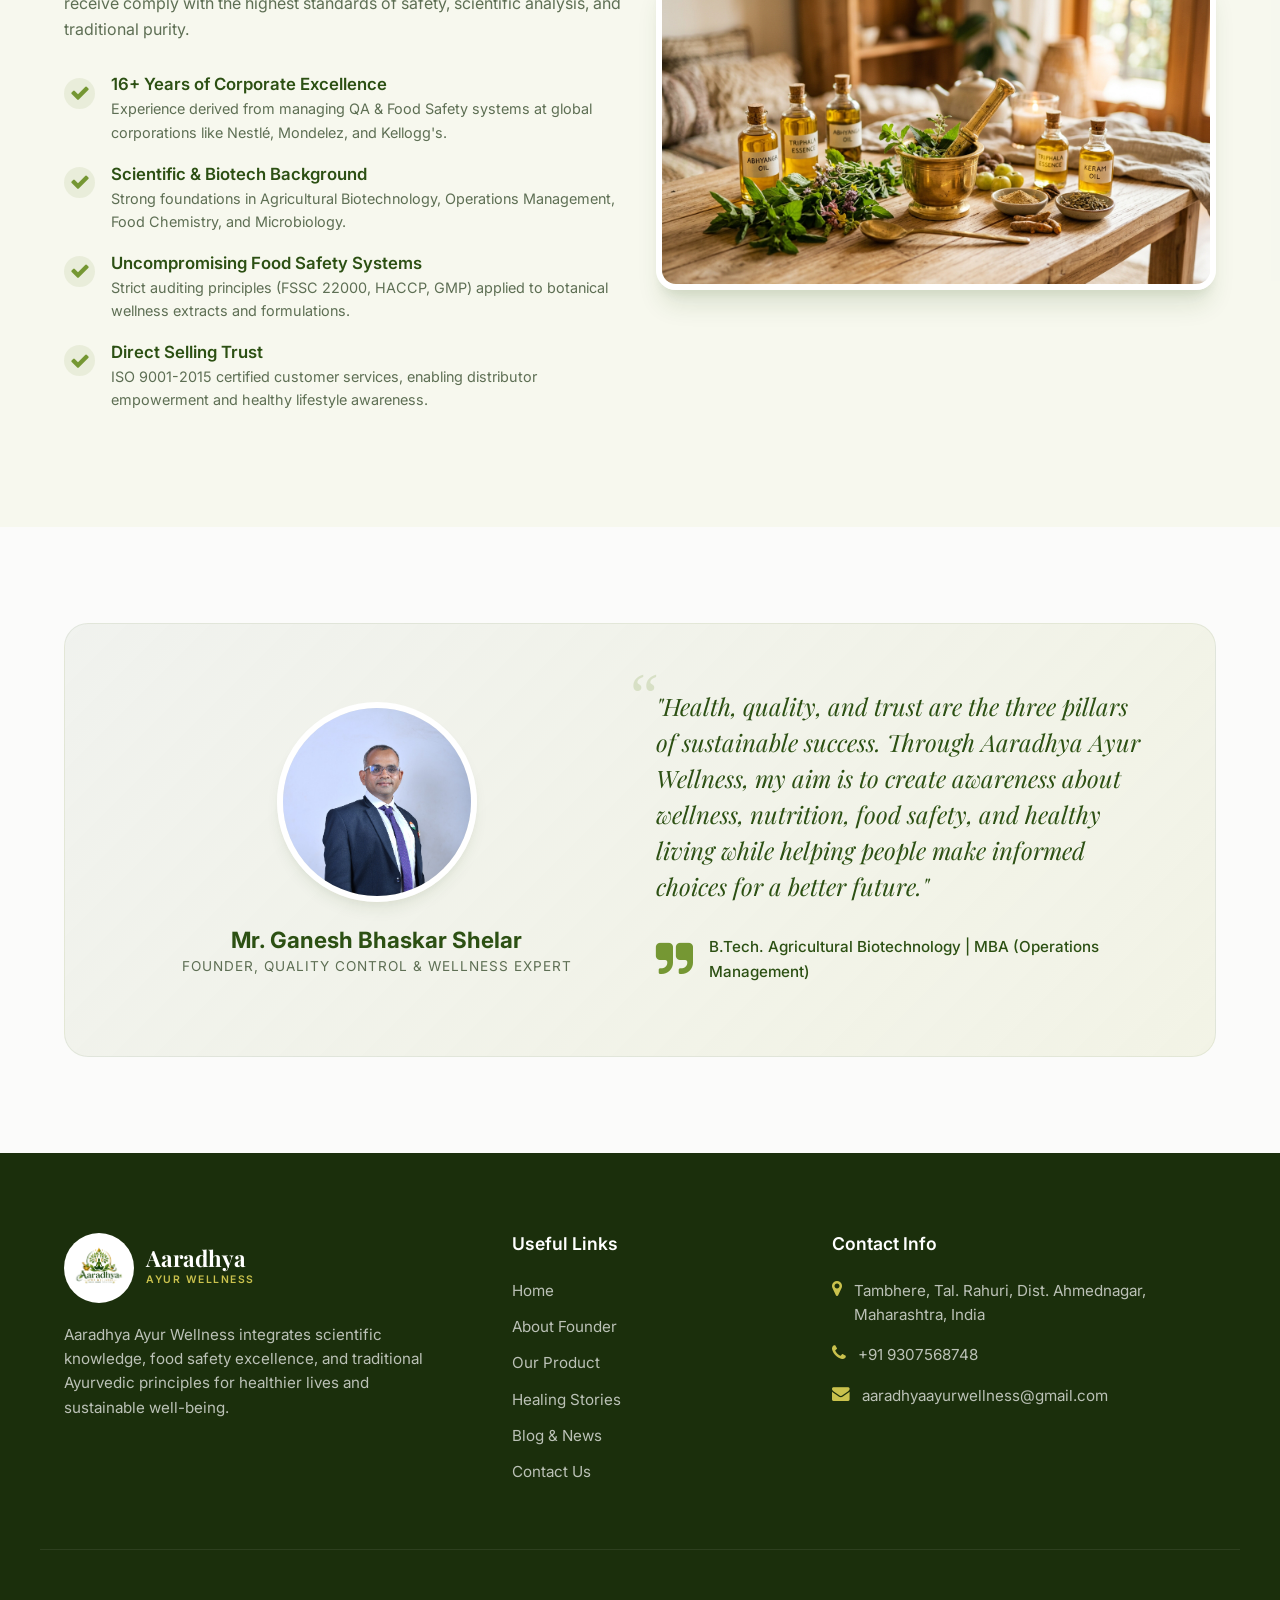
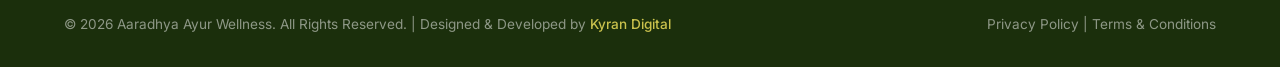
==== commit a6ec7c46: "Revert dark theme on homepage testimonials and change video object-fit to contain to enhance pixel q" ====
--- a/index.html
+++ b/index.html
@@ -332,7 +332,7 @@
   </section>
 
   <!-- Testimonials Section ("Voices of Healing") -->
-  <section class="testimonials-section homepage-special" id="testimonials">
+  <section class="testimonials-section" id="testimonials">
     <div class="container">
       <div class="section-title reveal">
         <h2>Voices of Healing</h2>
--- a/css/style.css
+++ b/css/style.css
@@ -1968,7 +1968,7 @@
 .video-player-wrapper video {
   width: 100%;
   height: 100%;
-  object-fit: cover;
+  object-fit: contain; /* Set to contain to prevent blurry scaling/cropping and preserve original resolution */
   display: block;
 }
 .video-card-content {
@@ -2004,38 +2004,6 @@
 }
 .video-client-info i {
   color: var(--secondary);
-}
-
-/* Unique Homepage Testimonials Section Style (Dark Showcase) */
-.testimonials-section.homepage-special {
-  background: linear-gradient(135deg, #162c0b 0%, #0a1705 100%);
-  color: #ffffff;
-}
-.testimonials-section.homepage-special .section-title h2 {
-  color: #ffffff;
-}
-.testimonials-section.homepage-special .section-title p {
-  color: var(--sage);
-}
-.testimonials-section.homepage-special .video-card {
-  background-color: rgba(255, 255, 255, 0.03);
-  box-shadow: 0 8px 32px rgba(0, 0, 0, 0.2);
-}
-.testimonials-section.homepage-special .video-card:hover {
-  box-shadow: 0 12px 40px rgba(202, 194, 77, 0.15);
-  background-color: rgba(255, 255, 255, 0.05);
-}
-.testimonials-section.homepage-special .video-card h3 {
-  color: #ffffff;
-}
-.testimonials-section.homepage-special .video-category-tag {
-  color: var(--accent);
-}
-.testimonials-section.homepage-special .video-client-info {
-  color: rgba(255, 255, 255, 0.6);
-}
-.testimonials-section.homepage-special .video-client-info i {
-  color: var(--accent);
 }
 
 @media (max-width: 768px) {
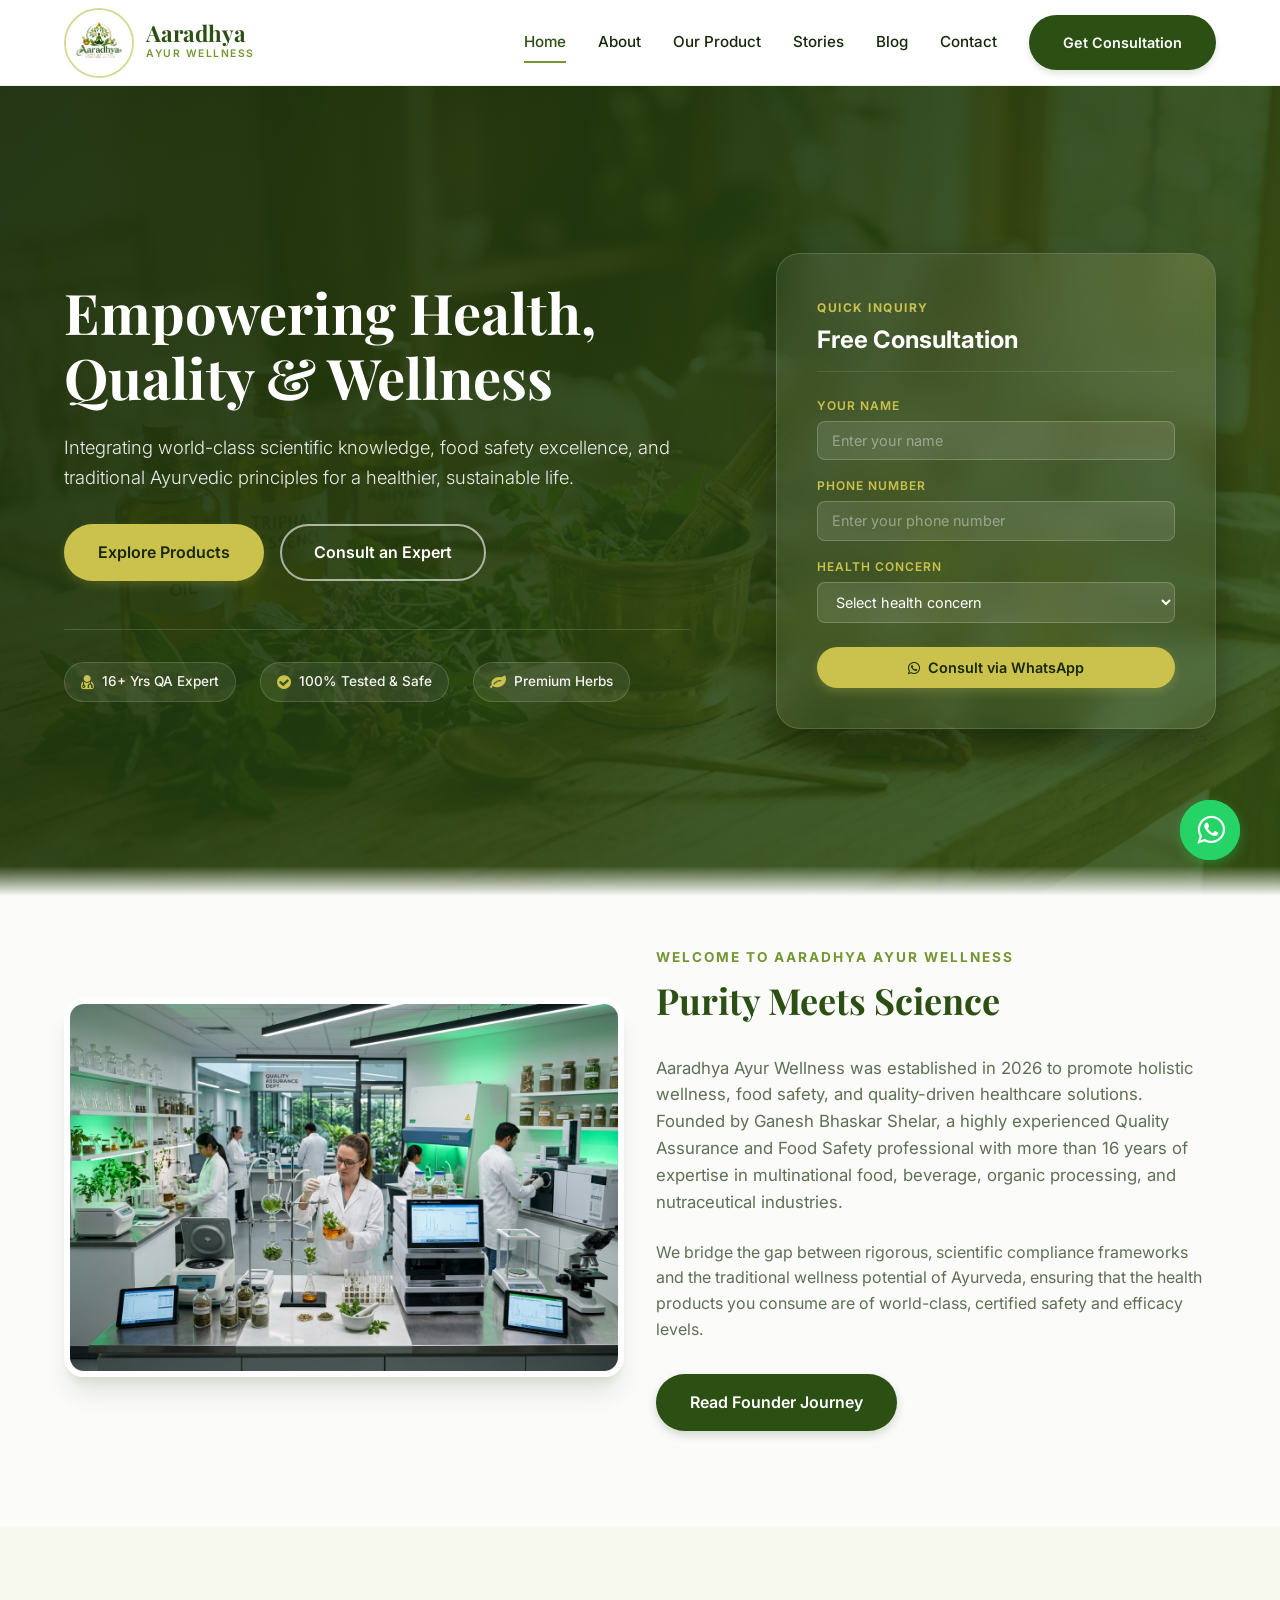
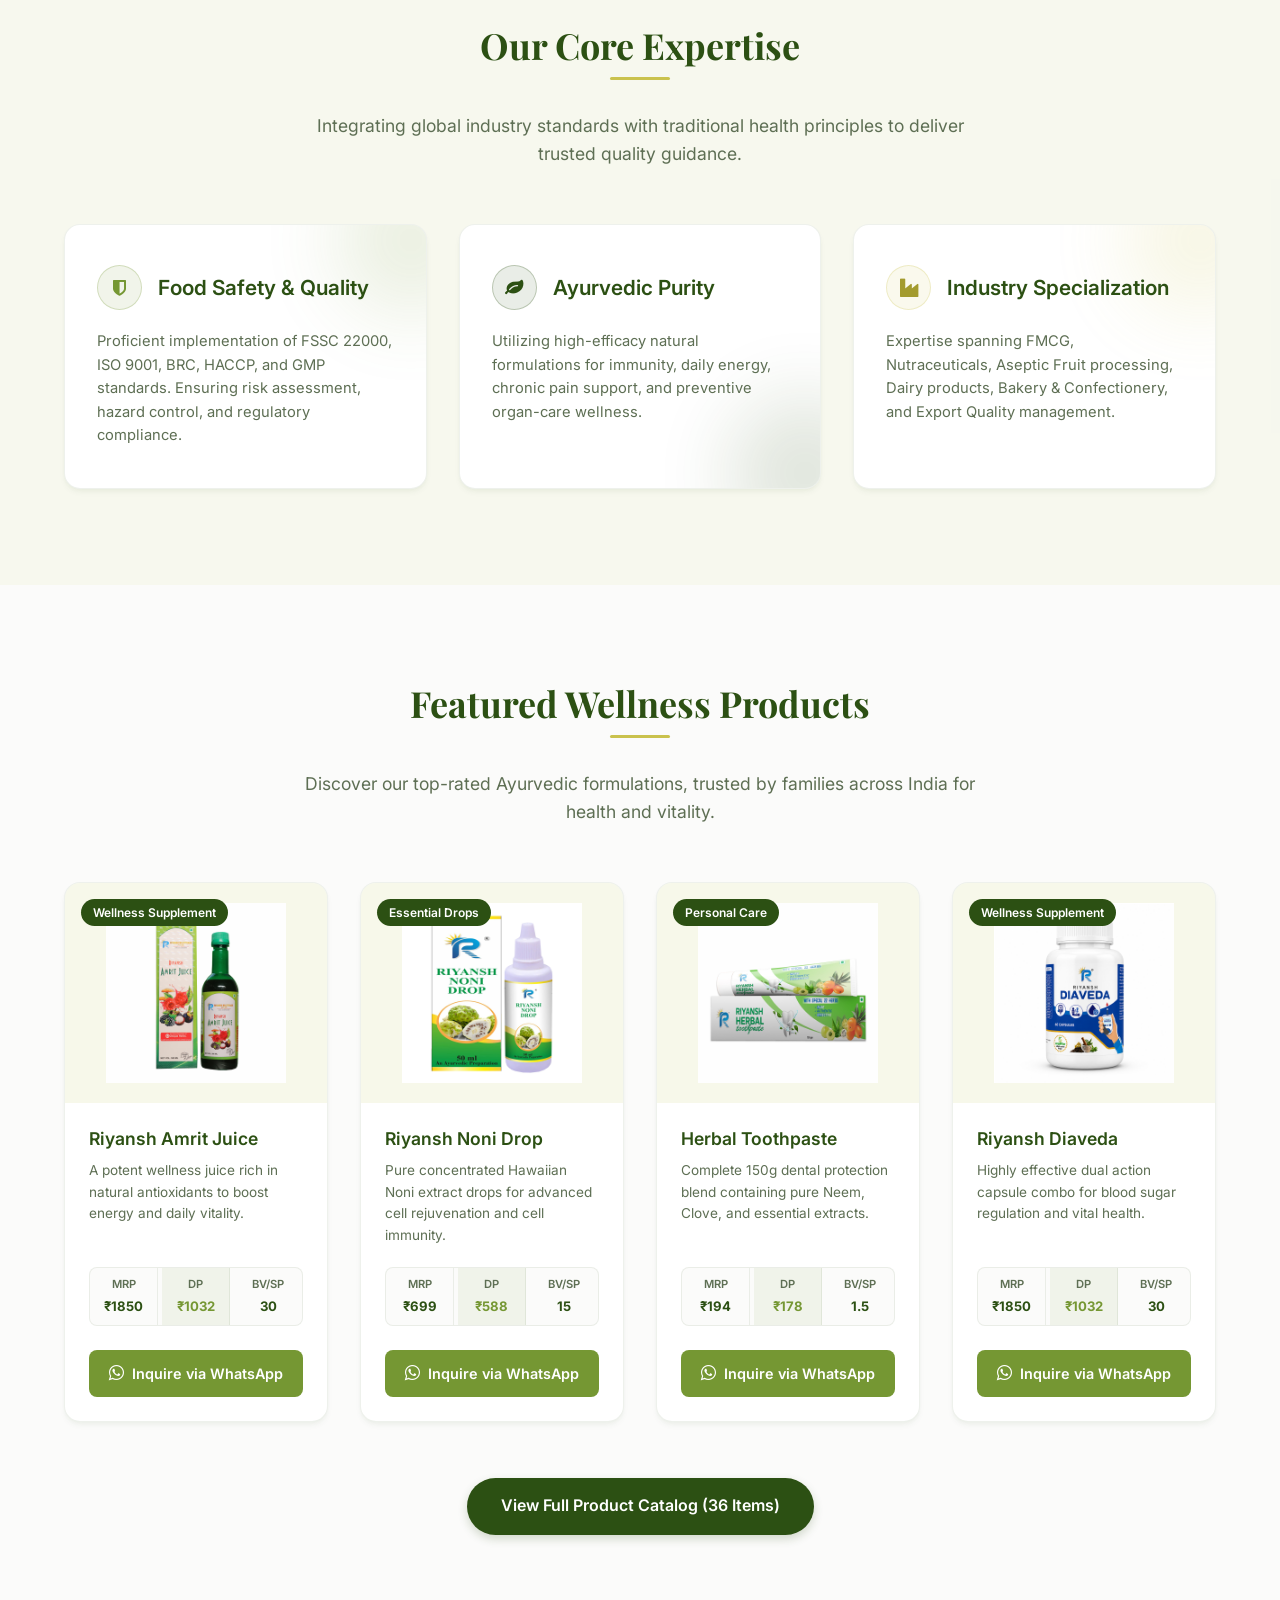
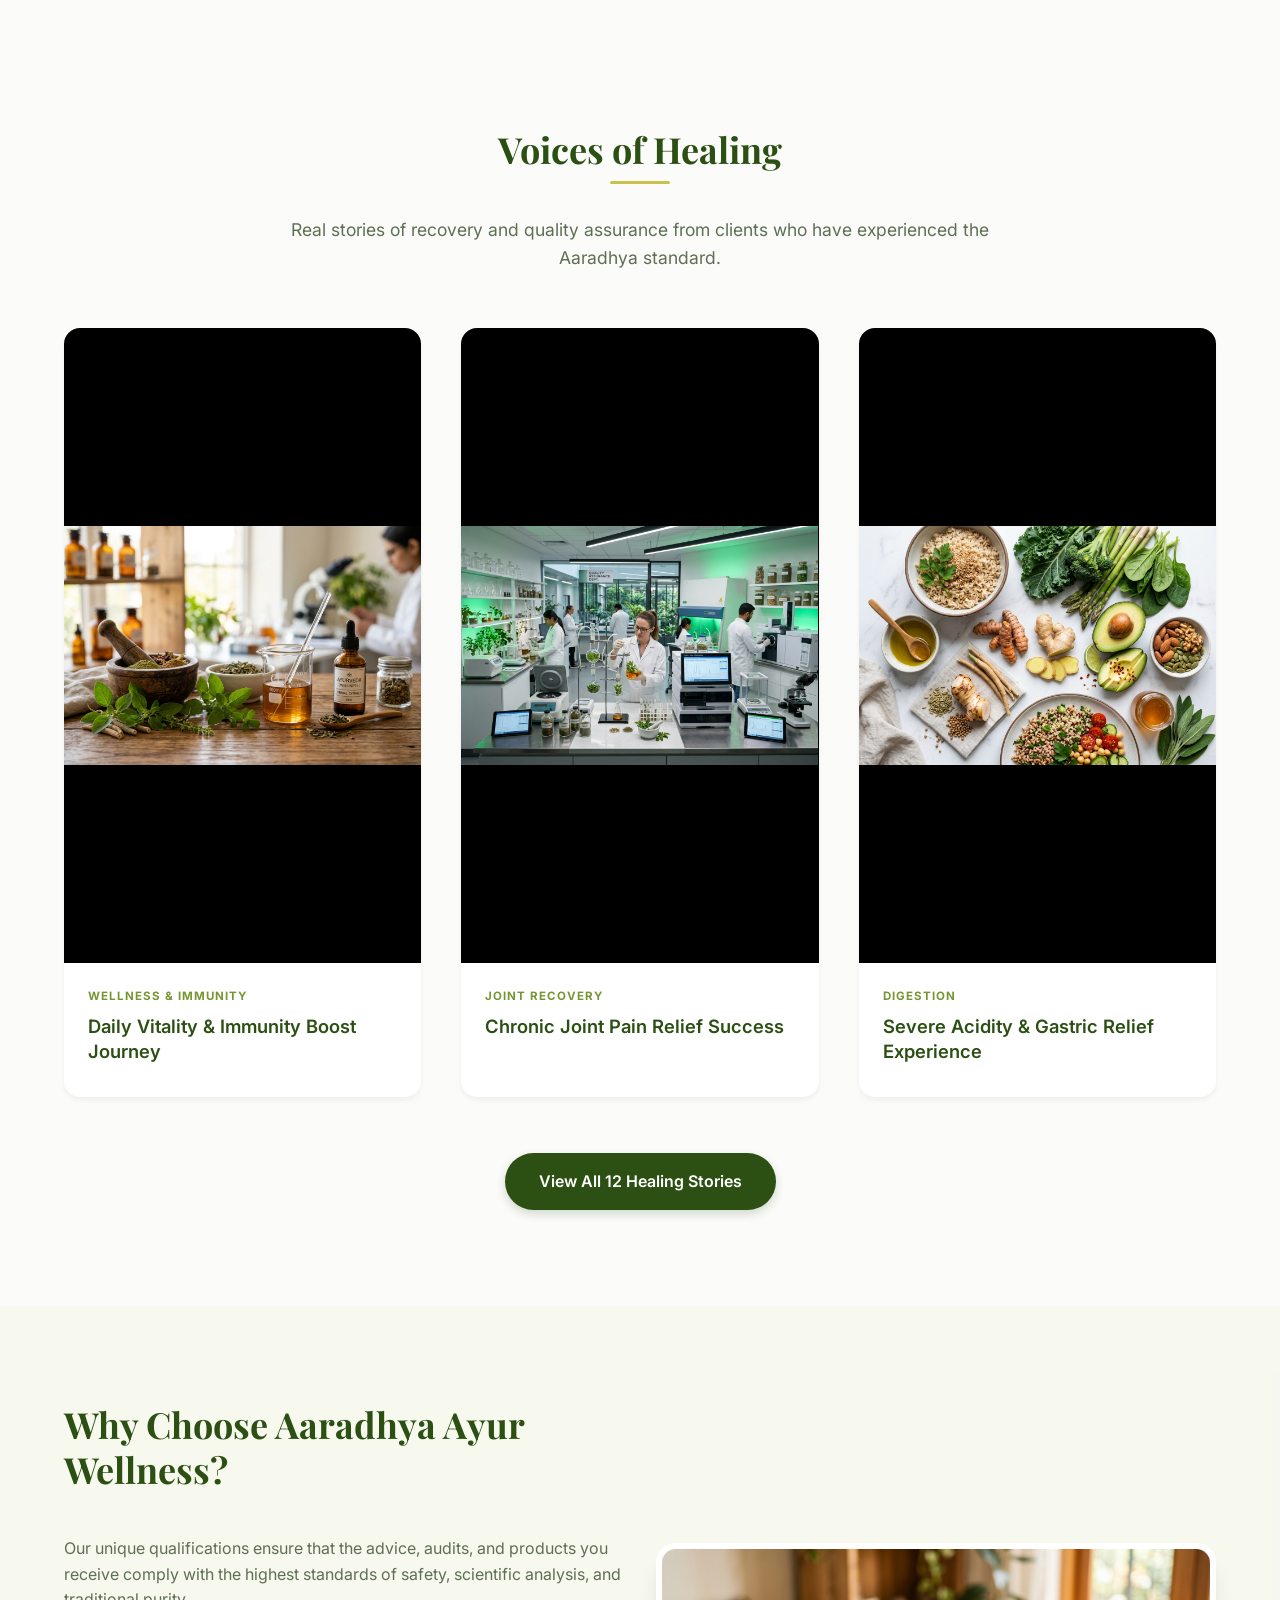
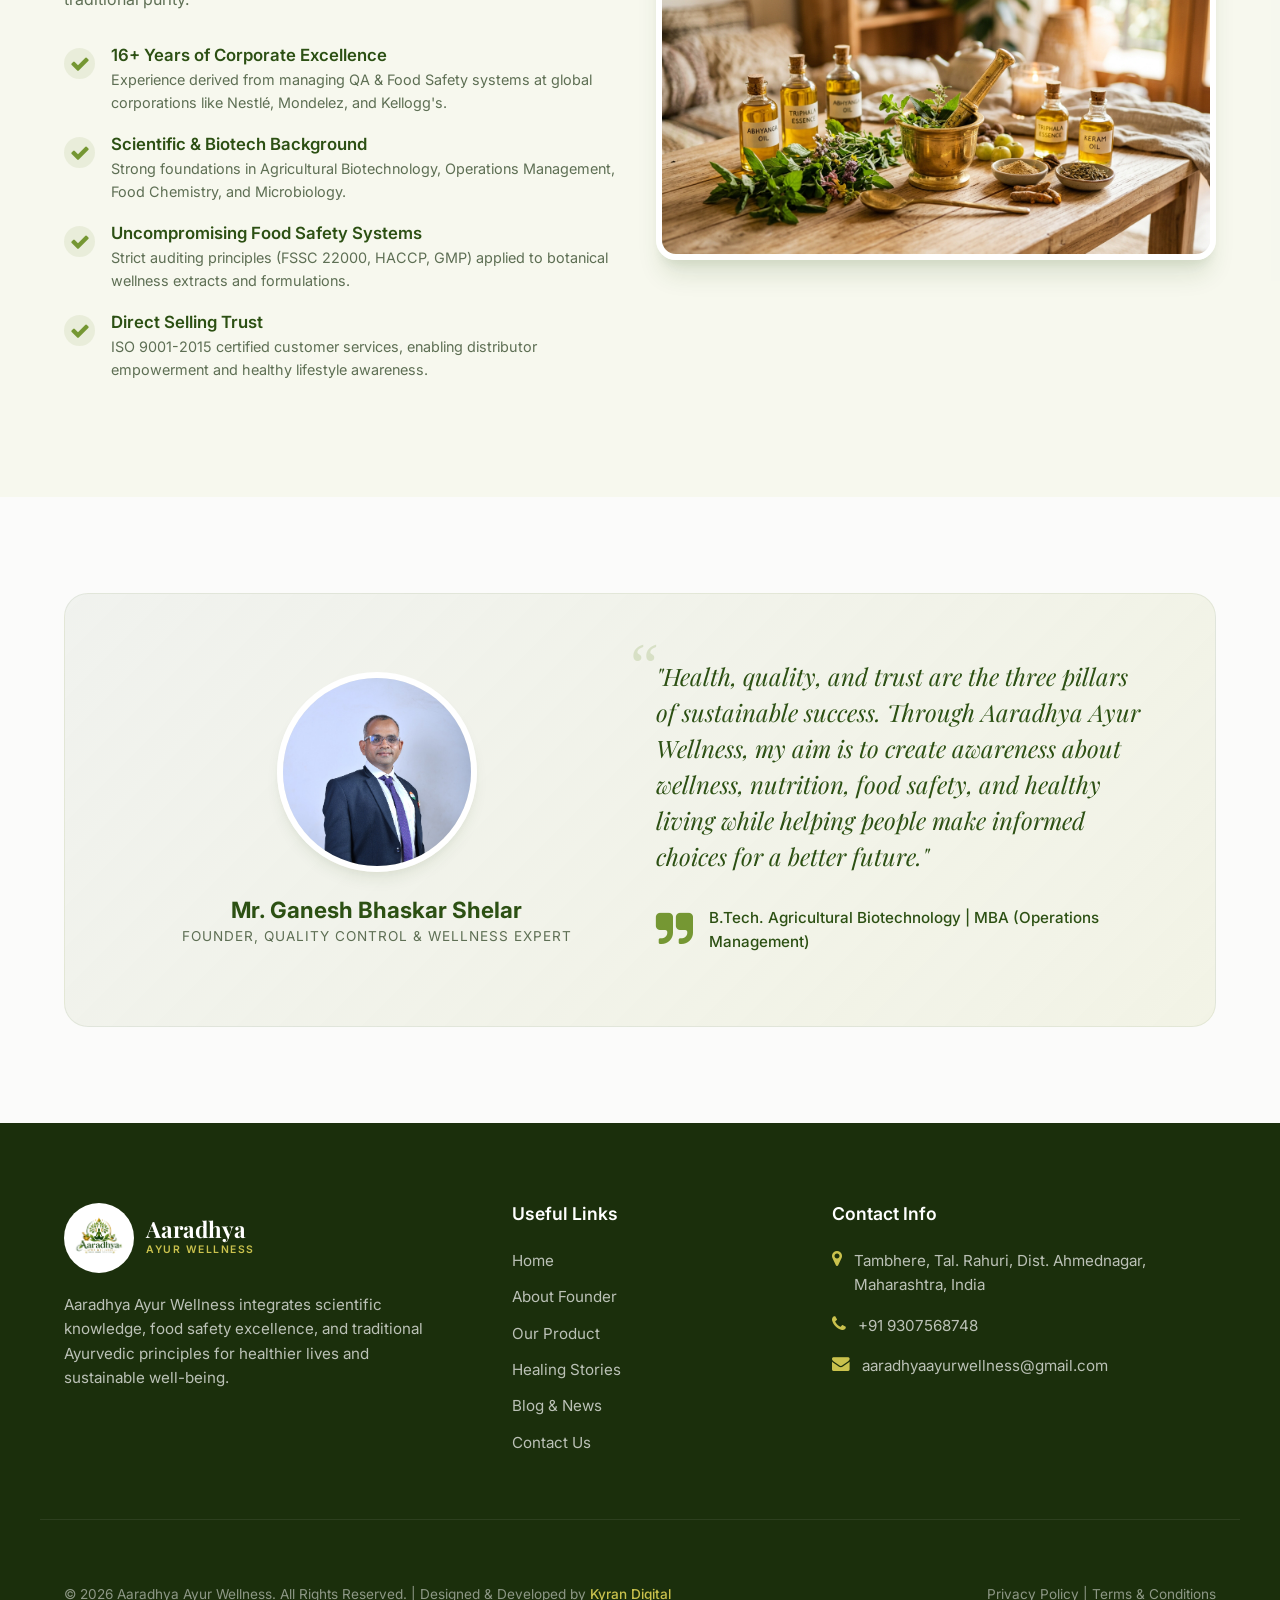
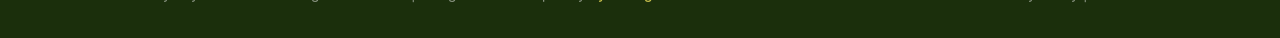
==== commit 67652564: "Remove client testimonial story label text blocks from all video cards" ====
--- a/index.html
+++ b/index.html
@@ -351,10 +351,6 @@
           <div class="video-card-content">
             <span class="video-category-tag">Wellness & Immunity</span>
             <h3>Daily Vitality & Immunity Boost Journey</h3>
-            <div class="video-client-info">
-              <i class="fa fa-user-circle"></i>
-              <span>Client Testimonial — Story 1</span>
-            </div>
           </div>
         </div>
 
@@ -369,10 +365,6 @@
           <div class="video-card-content">
             <span class="video-category-tag">Joint Recovery</span>
             <h3>Chronic Joint Pain Relief Success</h3>
-            <div class="video-client-info">
-              <i class="fa fa-user-circle"></i>
-              <span>Client Testimonial — Story 2</span>
-            </div>
           </div>
         </div>
 
@@ -387,10 +379,6 @@
           <div class="video-card-content">
             <span class="video-category-tag">Digestion</span>
             <h3>Severe Acidity & Gastric Relief Experience</h3>
-            <div class="video-client-info">
-              <i class="fa fa-user-circle"></i>
-              <span>Client Testimonial — Story 3</span>
-            </div>
           </div>
         </div>
       </div>
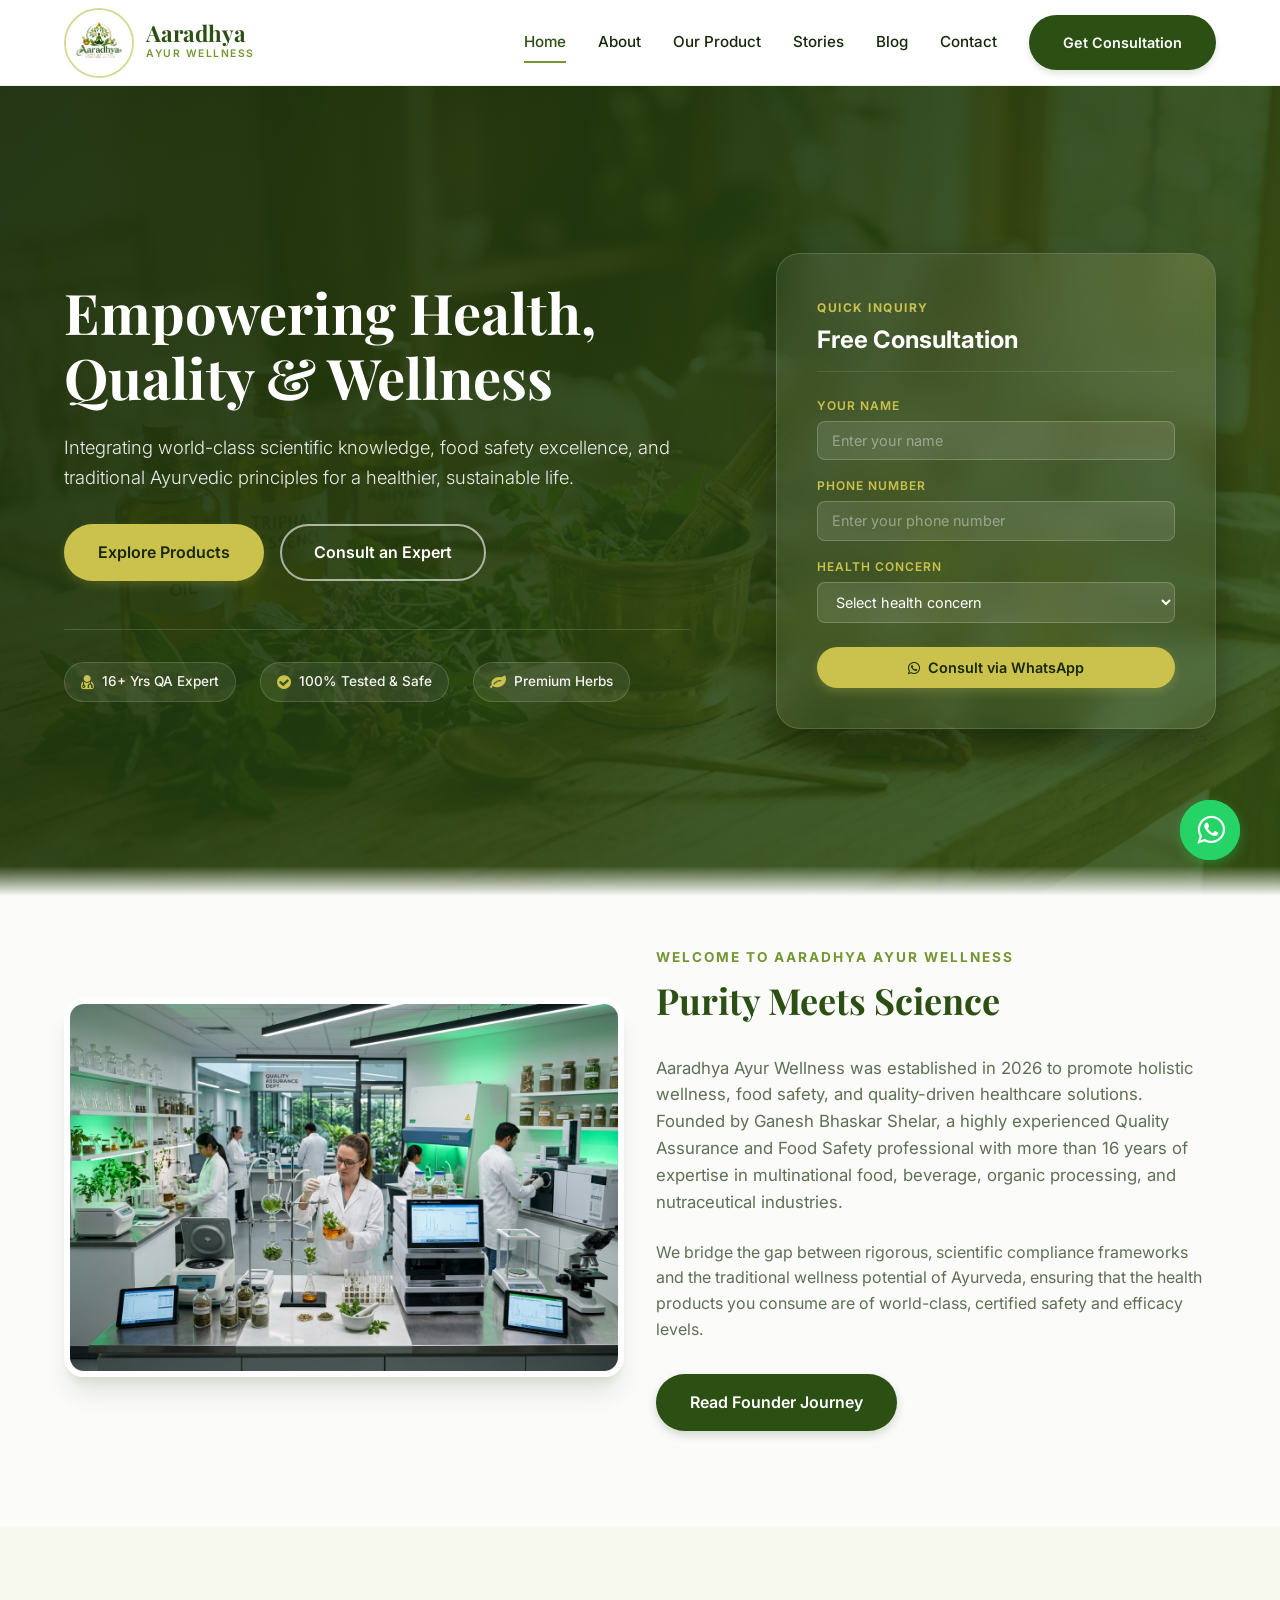
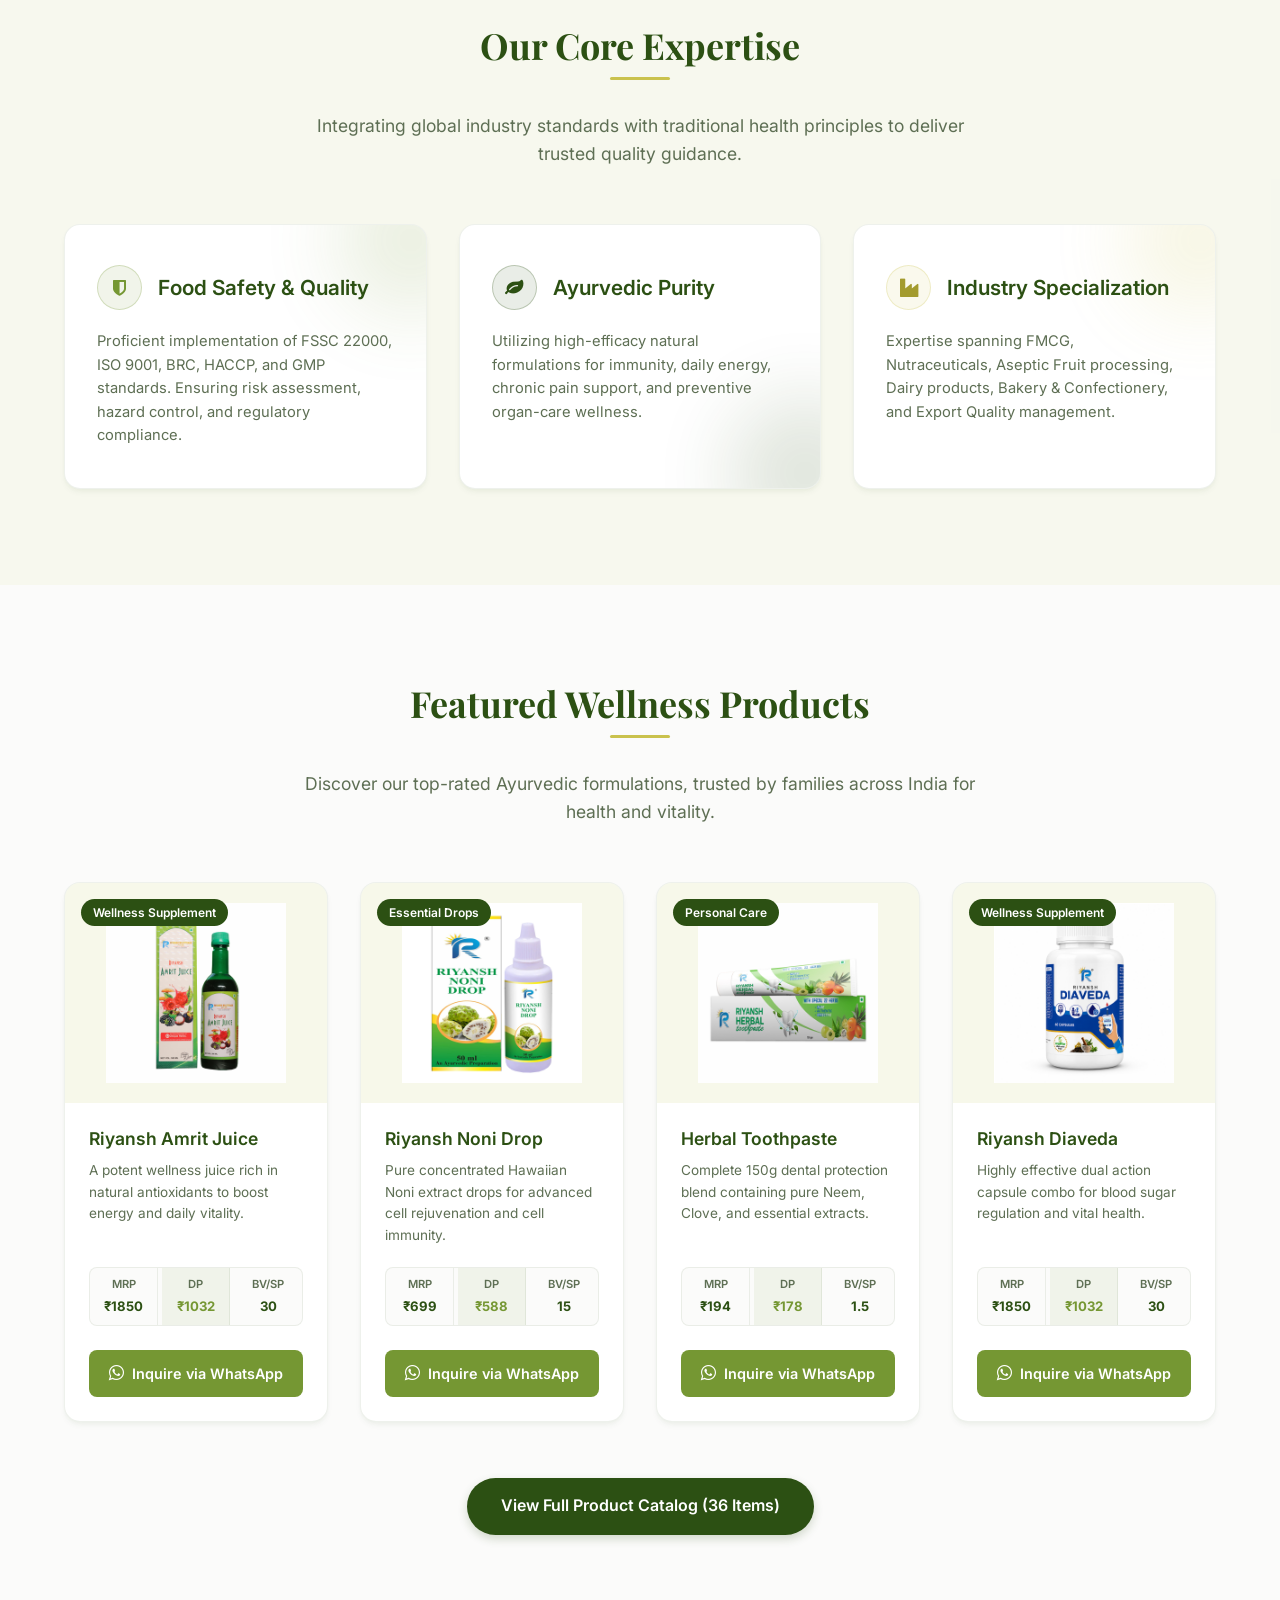
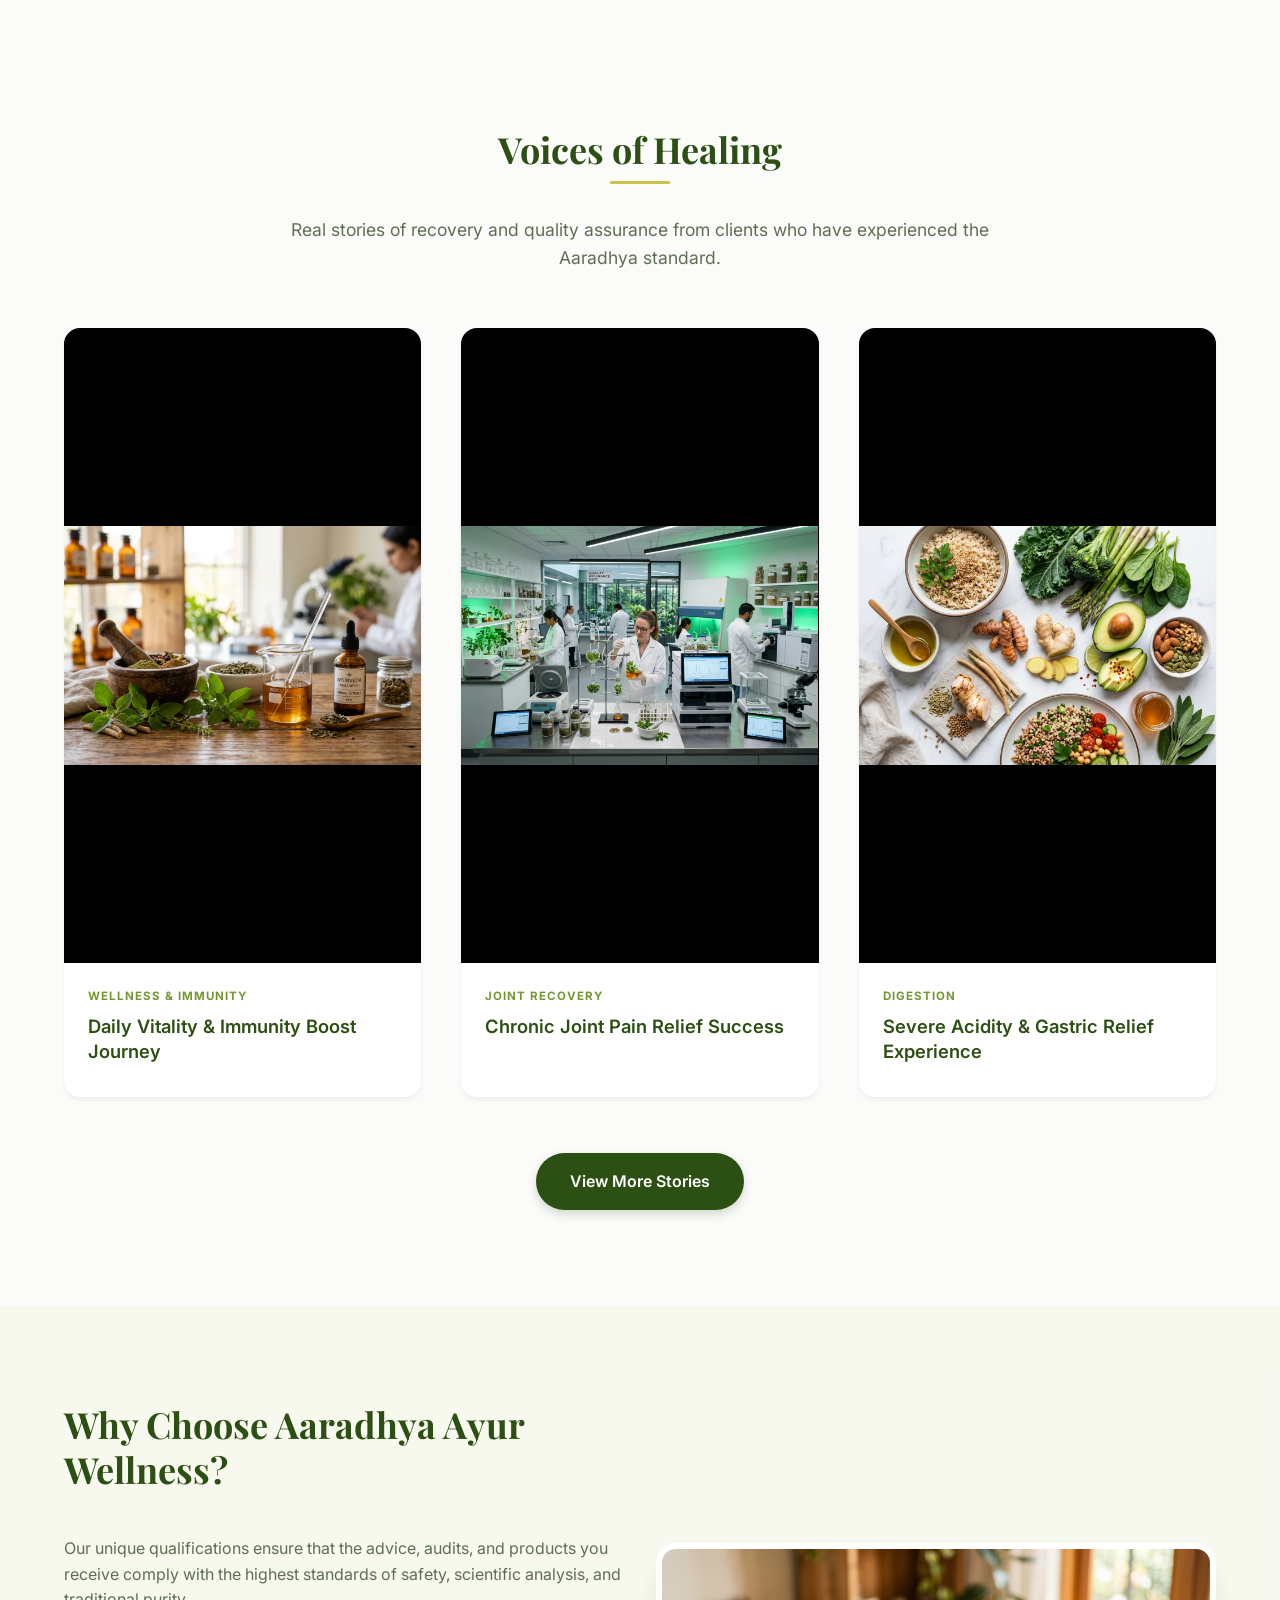
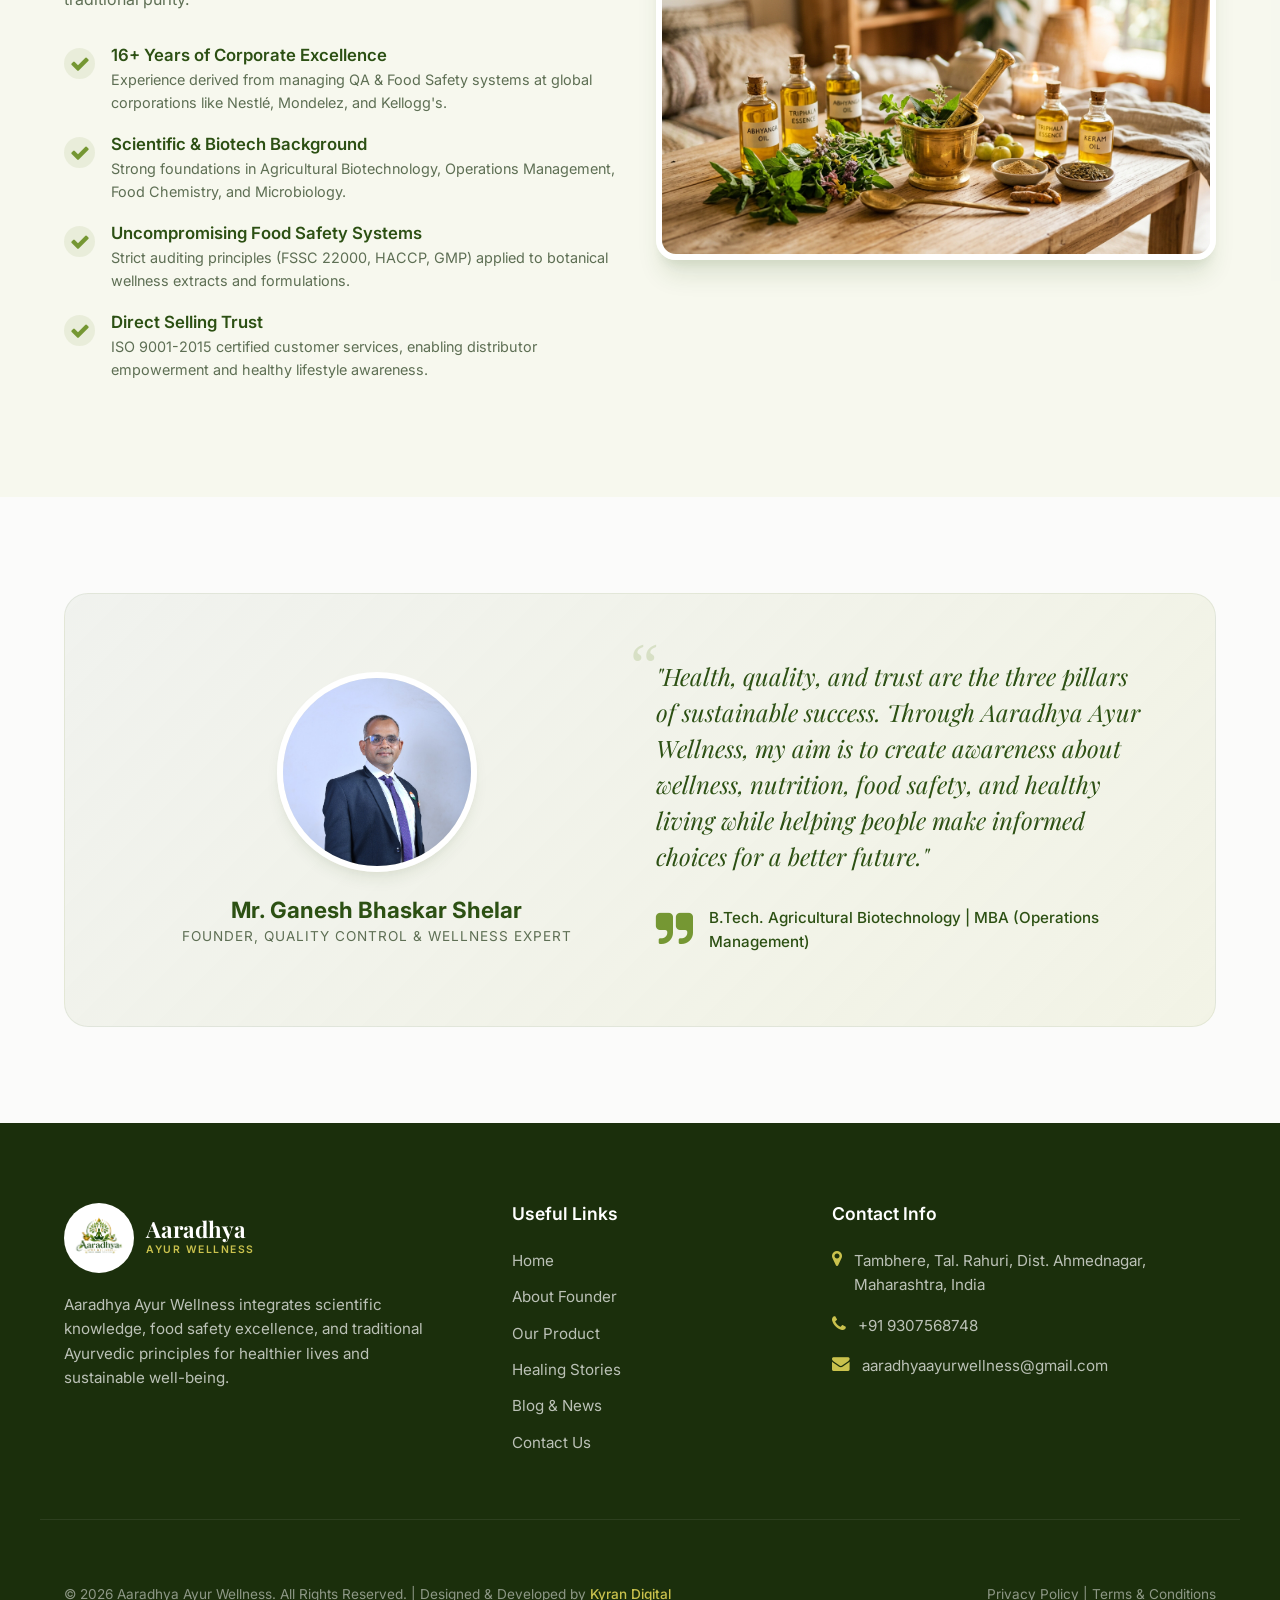
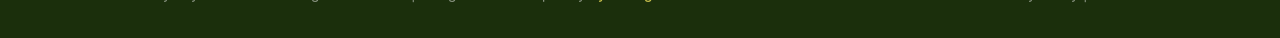
==== commit 5621bc9d: "Rename homepage testimonials button label to View More Stories" ====
--- a/index.html
+++ b/index.html
@@ -384,7 +384,7 @@
       </div>
 
       <div style="text-align: center; margin-top: 3.5rem;" class="reveal">
-        <a href="healing-stories.html" class="btn btn-primary">View All 12 Healing Stories</a>
+        <a href="healing-stories.html" class="btn btn-primary">View More Stories</a>
       </div>
     </div>
   </section>
